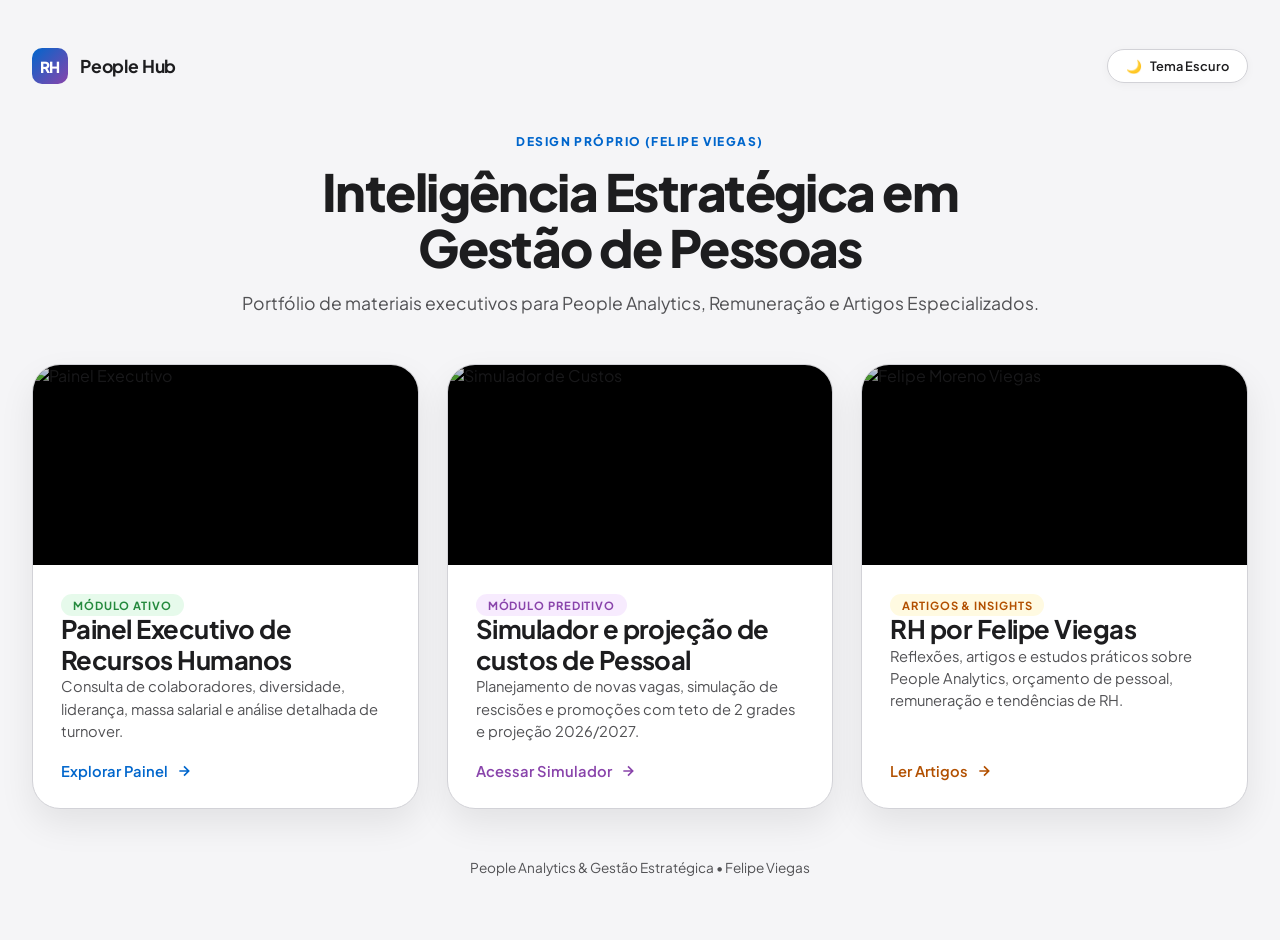
==== index.html @ 16396044 "Update index.html" ====
<!DOCTYPE html>
<html lang="pt-BR" data-theme="light">
<head>
  <meta charset="UTF-8">
  <meta name="viewport" content="width=device-width, initial-scale=1.0">
  <title>People Hub | Gestão Estratégica, Analytics & Blog</title>
  <link rel="preconnect" href="https://fonts.googleapis.com">
  <link rel="preconnect" href="https://fonts.gstatic.com" crossorigin>
  <link href="https://fonts.googleapis.com/css2?family=Playfair+Display:ital,wght@0,500;0,700;1,400&family=Plus+Jakarta+Sans:wght@400;500;600;700;800&display=swap" rel="stylesheet">
  <style>
    :root {
      --bg: #f5f5f7;
      --surface: #ffffff;
      --surface-hover: #f2f2f7;
      --card-bg: #ffffff;
      --border: #d2d2d7;
      --text: #1d1d1f;
      --text-muted: #515154;
      --accent: #0066cc;
      --accent-hover: #004499;
      --success: #248a3d;
      --danger: #d70015;
      --warning: #b25000;
      --violet: #8944ab;
      --shadow: 0 15px 35px rgba(0, 0, 0, 0.08);
      --transition: all 0.35s cubic-bezier(0.16, 1, 0.3, 1);
    }

    [data-theme="dark"] {
      --bg: #000000;
      --surface: #161617;
      --surface-hover: #1c1c1e;
      --card-bg: #1c1c1e;
      --border: #38383a;
      --text: #f5f5f7;
      --text-muted: #86868b;
      --accent: #2997ff;
      --accent-hover: #0077ed;
      --success: #30d158;
      --danger: #ff453a;
      --warning: #ffd60a;
      --violet: #bf5af2;
      --shadow: 0 20px 40px rgba(0, 0, 0, 0.6);
    }

    * {
      margin: 0;
      padding: 0;
      box-sizing: border-box;
      font-family: 'Plus Jakarta Sans', -apple-system, BlinkMacSystemFont, sans-serif;
    }

    body {
      background-color: var(--bg);
      color: var(--text);
      min-height: 100vh;
      display: flex;
      flex-direction: column;
      overflow-x: hidden;
      transition: background-color 0.4s ease, color 0.4s ease;
    }

    /* CAPA PRINCIPAL ESTILO APPLE */
    #view-cover {
      display: flex;
      flex-direction: column;
      min-height: 100vh;
      width: 100%;
      padding: 48px 32px 64px 32px;
      max-width: 1400px;
      margin: 0 auto;
    }

    .apple-nav {
      display: flex;
      justify-content: space-between;
      align-items: center;
      width: 100%;
      margin-bottom: 50px;
    }

    .apple-brand {
      display: flex;
      align-items: center;
      gap: 12px;
      font-weight: 700;
      font-size: 1.1rem;
      letter-spacing: -0.01em;
    }

    .apple-brand-icon {
      width: 36px; height: 36px;
      background: linear-gradient(135deg, var(--accent), var(--violet));
      border-radius: 10px;
      display: flex; align-items: center; justify-content: center;
      color: #fff; font-weight: 800; font-size: 0.95rem;
    }

    .apple-toggle {
      background: var(--surface);
      border: 1px solid var(--border);
      color: var(--text);
      padding: 8px 18px;
      border-radius: 9999px;
      font-size: 0.8rem;
      font-weight: 600;
      cursor: pointer;
      display: flex;
      align-items: center;
      gap: 8px;
      box-shadow: 0 2px 10px rgba(0,0,0,0.04);
    }
    .apple-toggle:hover { border-color: var(--accent); }

    .apple-hero {
      text-align: center;
      max-width: 800px;
      margin: 0 auto 48px auto;
      display: flex;
      flex-direction: column;
      gap: 14px;
    }

    .apple-hero-tag {
      font-size: 0.75rem;
      font-weight: 800;
      text-transform: uppercase;
      letter-spacing: 0.12em;
      color: var(--accent);
    }

    .apple-hero h1 {
      font-size: 3.2rem;
      font-weight: 800;
      letter-spacing: -0.03em;
      line-height: 1.1;
    }

    .apple-hero p {
      font-size: 1.1rem;
      color: var(--text-muted);
      line-height: 1.5;
    }

    .apple-bento-grid {
      display: grid;
      grid-template-columns: repeat(3, minmax(320px, 1fr));
      gap: 28px;
      width: 100%;
    }
    @media (max-width: 1024px) {
      .apple-bento-grid { grid-template-columns: 1fr; }
    }

    .apple-card {
      background-color: var(--card-bg);
      border: 1px solid var(--border);
      border-radius: 28px;
      overflow: hidden;
      display: flex;
      flex-direction: column;
      justify-content: space-between;
      box-shadow: var(--shadow);
      transition: var(--transition);
      cursor: pointer;
      position: relative;
      min-height: 420px;
    }
    .apple-card:hover {
      transform: translateY(-8px) scale(1.01);
      border-color: var(--accent);
      box-shadow: 0 30px 60px rgba(0,0,0,0.25);
    }

    .apple-card-media {
      width: 100%;
      height: 200px;
      overflow: hidden;
      position: relative;
      background: #000;
    }

    .apple-card-media img {
      width: 100%;
      height: 100%;
      object-fit: cover;
      opacity: 0.85;
      transition: transform 0.6s cubic-bezier(0.16, 1, 0.3, 1);
    }
    .apple-card:hover .apple-card-media img {
      transform: scale(1.06);
      opacity: 1;
    }

    .apple-card-content {
      padding: 28px;
      display: flex;
      flex-direction: column;
      gap: 14px;
      flex-grow: 1;
      justify-content: space-between;
    }

    .apple-card-badge {
      font-size: 0.7rem;
      font-weight: 700;
      text-transform: uppercase;
      letter-spacing: 0.08em;
      color: var(--success);
      background: rgba(48, 209, 88, 0.12);
      padding: 4px 12px;
      border-radius: 999px;
      width: fit-content;
    }
    .apple-card-badge.violet { color: var(--violet); background: rgba(191, 90, 242, 0.12); }
    .apple-card-badge.amber { color: var(--warning); background: rgba(255, 214, 10, 0.12); }

    .apple-card-title {
      font-size: 1.6rem;
      font-weight: 700;
      letter-spacing: -0.02em;
      line-height: 1.2;
    }

    .apple-card-desc {
      font-size: 0.92rem;
      color: var(--text-muted);
      line-height: 1.5;
    }

    .apple-card-action {
      display: inline-flex;
      align-items: center;
      gap: 8px;
      font-size: 0.92rem;
      font-weight: 600;
      color: var(--accent);
      margin-top: 6px;
    }
    .apple-card-action svg { width: 16px; height: 16px; transition: transform 0.2s ease; }
    .apple-card:hover .apple-card-action svg { transform: translateX(5px); }

    .cover-bottom { width: 100%; max-width: 1280px; margin: 50px auto 0 auto; text-align: center; color: var(--text-muted); font-size: 0.85rem; }

    /* VIEW CONTAINERS */
    .view-container { display: none; width: 100%; min-height: 100vh; flex-direction: column; }
    .view-container.active { display: flex; }

    .dash-top-bar {
      background: var(--surface);
      border-bottom: 1px solid var(--border);
      padding: 16px 36px;
      display: flex;
      justify-content: space-between;
      align-items: center;
      position: sticky;
      top: 0;
      z-index: 100;
      backdrop-filter: blur(20px);
    }

    .btn-back-home {
      background: transparent;
      border: 1px solid var(--border);
      color: var(--text);
      padding: 8px 16px;
      border-radius: 10px;
      font-size: 0.82rem;
      font-weight: 600;
      cursor: pointer;
      display: flex;
      align-items: center;
      gap: 8px;
    }
    .btn-back-home:hover { border-color: var(--accent); background: var(--surface-hover); }

    .dash-tabs-nav {
      display: flex;
      gap: 8px;
      background: var(--bg);
      padding: 4px;
      border-radius: 12px;
      border: 1px solid var(--border);
    }

    .dash-tab-btn {
      background: transparent;
      border: none;
      color: var(--text-muted);
      padding: 8px 16px;
      border-radius: 8px;
      font-size: 0.82rem;
      font-weight: 600;
      cursor: pointer;
    }
    .dash-tab-btn:hover { color: var(--text); }
    .dash-tab-btn.active { background: var(--surface); color: var(--text); box-shadow: 0 2px 8px rgba(0,0,0,0.06); }

    .main-wrapper {
      flex: 1;
      max-width: 1400px;
      margin: 0 auto;
      width: 100%;
      padding: 36px;
      display: flex;
      flex-direction: column;
      gap: 24px;
    }

    .header {
      background-color: var(--surface);
      border: 1px solid var(--border);
      border-radius: 20px;
      padding: 24px 32px;
      display: flex;
      justify-content: space-between;
      align-items: center;
      box-shadow: var(--shadow);
    }
    .brand-title h1 { font-size: 1.5rem; font-weight: 700; letter-spacing: -0.02em; }
    .brand-title p { color: var(--text-muted); font-size: 0.88rem; margin-top: 4px; }

    .status-validators-header {
      display: flex; align-items: center; gap: 6px; background: var(--bg); padding: 5px 8px; border-radius: 9999px; border: 1px solid var(--border);
    }
    .status-validators-label { font-size: 0.75rem; font-weight: 700; color: var(--text-muted); text-transform: uppercase; padding-left: 8px; padding-right: 6px; }
    .btn-validator { background: transparent; border: 1px solid transparent; color: var(--text-muted); padding: 6px 14px; border-radius: 9999px; font-size: 0.8rem; font-weight: 700; cursor: pointer; }
    .btn-validator:hover { color: var(--text); }
    .btn-validator.active-all { background: var(--surface); color: var(--text); border-color: var(--border); }
    .btn-validator.active-ativo { background: rgba(48, 209, 88, 0.18); color: var(--success); border-color: rgba(48, 209, 88, 0.35); }
    .btn-validator.active-desligado { background: rgba(255, 69, 58, 0.18); color: var(--danger); border-color: rgba(255, 69, 58, 0.35); }

    .metrics-grid { display: grid; grid-template-columns: repeat(auto-fit, minmax(220px, 1fr)); gap: 20px; }
    .metric-card {
      background-color: var(--surface); border: 1px solid var(--border); border-radius: 20px;
      padding: 24px 28px; display: flex; flex-direction: column; gap: 8px; box-shadow: var(--shadow);
    }
    .metric-label { font-size: 0.72rem; font-weight: 700; text-transform: uppercase; letter-spacing: 0.05em; color: var(--text-muted); }
    .metric-val { font-size: 2.1rem; font-weight: 800; letter-spacing: -0.02em; color: var(--text); }
    .metric-val.total { color: var(--text); }
    .metric-val.ativo { color: var(--success); }
    .metric-val.desligado { color: var(--danger); }
    .metric-val.turnover { color: var(--warning); }
    .metric-val.salario { color: var(--accent); }

    .page-section { display: none; flex-direction: column; gap: 24px; }
    .page-section.active { display: flex; }

    .filter-panel {
      background-color: var(--surface); border: 1px solid var(--border); border-radius: 20px;
      padding: 22px 28px; display: flex; flex-direction: column; gap: 16px; box-shadow: var(--shadow);
    }
    .search-box input {
      width: 100%; background: var(--bg); border: 1px solid var(--border); color: var(--text);
      padding: 14px 18px; border-radius: 12px; font-size: 0.95rem; outline: none;
    }
    .search-box input:focus { border-color: var(--accent); box-shadow: 0 0 0 3px rgba(41, 151, 255, 0.15); }
    .selects-row { display: flex; flex-wrap: wrap; gap: 12px; align-items: center; }
    .selects-row select {
      flex: 1; min-width: 180px; background: var(--bg); border: 1px solid var(--border); color: var(--text);
      padding: 12px 16px; border-radius: 12px; font-size: 0.9rem; outline: none; cursor: pointer;
    }
    .btn-reset {
      background: transparent; border: 1px solid var(--border); color: var(--text-muted);
      padding: 12px 20px; border-radius: 12px; cursor: pointer; font-weight: 600; font-size: 0.9rem;
    }
    .btn-reset:hover { color: var(--text); background: var(--surface-hover); }

    .table-container {
      background-color: var(--surface); border: 1px solid var(--border); border-radius: 20px; overflow-x: auto; box-shadow: var(--shadow);
    }
    table { width: 100%; border-collapse: collapse; text-align: left; font-size: 0.88rem; }
    th { background-color: var(--bg); color: var(--text-muted); font-weight: 700; padding: 16px 20px; border-bottom: 1px solid var(--border); white-space: nowrap; }
    td { padding: 16px 20px; border-bottom: 1px solid var(--border); color: var(--text); white-space: nowrap; }
    tbody tr:hover { background-color: var(--surface-hover); }
    .badge { display: inline-block; padding: 4px 10px; border-radius: 9999px; font-size: 0.74rem; font-weight: 700; }
    .badge-ativo { background: rgba(48, 209, 88, 0.15); color: var(--success); border: 1px solid rgba(48, 209, 88, 0.3); }
    .badge-desligado { background: rgba(255, 69, 58, 0.15); color: var(--danger); border: 1px solid rgba(255, 69, 58, 0.3); }
    .badge-promovido { background: rgba(255, 214, 10, 0.15); color: var(--warning); border: 1px solid rgba(255, 214, 10, 0.3); }
    .badge-grade { background: rgba(41, 151, 255, 0.12); color: var(--accent); border: 1px solid rgba(41, 151, 255, 0.25); padding: 3px 8px; border-radius: 8px; font-weight: 800; font-size: 0.74rem; }
    .badge-posic { background: rgba(191, 90, 242, 0.12); color: var(--violet); border: 1px solid rgba(191, 90, 242, 0.25); padding: 3px 8px; border-radius: 8px; font-weight: 800; font-size: 0.74rem; }

    .crossfilter-bar {
      display: none; align-items: center; justify-content: space-between; background: rgba(41, 151, 255, 0.1);
      border: 1px solid rgba(41, 151, 255, 0.25); padding: 14px 20px; border-radius: 14px; font-size: 0.88rem; color: var(--text);
    }
    .crossfilter-bar.visible { display: flex; }
    .btn-clear-cross { background: var(--accent); color: #fff; border: none; padding: 6px 14px; border-radius: 8px; font-size: 0.8rem; font-weight: 700; cursor: pointer; }

    .analytics-grid-3 { display: grid; grid-template-columns: repeat(auto-fit, minmax(340px, 1fr)); gap: 24px; }
    .analytics-grid-2 { display: grid; grid-template-columns: repeat(auto-fit, minmax(440px, 1fr)); gap: 24px; }
    .info-card { background-color: var(--surface); border: 1px solid var(--border); border-radius: 20px; padding: 24px; box-shadow: var(--shadow); display: flex; flex-direction: column; }
    .info-card-header { display: flex; justify-content: space-between; align-items: center; margin-bottom: 16px; }
    .info-card-header h3 { font-size: 1.05rem; font-weight: 700; color: var(--text); }
    .hint-click { font-size: 0.72rem; color: var(--text-muted); background: var(--bg); padding: 3px 8px; border-radius: 6px; font-weight: 600; }

    .donut-container { display: flex; align-items: center; justify-content: space-around; padding: 12px 0; flex-grow: 1; }
    .donut-wrapper { position: relative; width: 160px; height: 160px; display: flex; align-items: center; justify-content: center; }
    .donut-svg { width: 100%; height: 100%; transform: rotate(-90deg); }
    .donut-segment { cursor: pointer; transition: stroke-width 0.2s, opacity 0.2s; }
    .donut-segment:hover { stroke-width: 7; opacity: 0.9; }
    .donut-segment.selected { stroke-width: 7.5; filter: drop-shadow(0 0 6px var(--accent)); }
    .donut-segment.dimmed { opacity: 0.3; }
    .donut-legend { display: flex; flex-direction: column; gap: 10px; }
    .donut-legend-item { display: flex; align-items: center; gap: 10px; font-size: 0.88rem; cursor: pointer; padding: 6px 10px; border-radius: 8px; }
    .donut-legend-item:hover { background: var(--surface-hover); }
    .legend-color { width: 12px; height: 12px; border-radius: 4px; flex-shrink: 0; }
    .donut-legend-pct { font-weight: 800; font-size: 0.9rem; margin-left: auto; padding-left: 12px; }

    .vbar-chart { display: flex; align-items: flex-end; justify-content: space-around; height: 180px; padding: 16px 8px 8px 8px; background: var(--bg); border-radius: 12px; border: 1px solid var(--border); gap: 8px; margin-top: 4px; }
    .vbar-col { flex: 1; display: flex; flex-direction: column; align-items: center; height: 100%; justify-content: flex-end; gap: 6px; cursor: pointer; border-radius: 6px; padding: 2px; }
    .vbar-col:hover { background: var(--surface-hover); }
    .vbar-col.selected .vbar-fill { filter: brightness(1.3) drop-shadow(0 0 5px var(--accent)); }
    .vbar-col.dimmed { opacity: 0.35; }
    .vbar-val { font-size: 0.8rem; font-weight: 800; color: var(--text); }
    .vbar-fill { width: 100%; max-width: 34px; border-radius: 8px 8px 0 0; min-height: 4px; }
    .vbar-fill.cyan { background: linear-gradient(180deg, #2997ff 0%, #0066cc 100%); }
    .vbar-fill.amber { background: linear-gradient(180deg, #ffd60a 0%, #b25000 100%); }
    .vbar-fill.emerald { background: linear-gradient(180deg, #30d158 0%, #248a3d 100%); }
    .vbar-label { font-size: 0.72rem; color: var(--text-muted); text-align: center; white-space: nowrap; }

    .hbar-chart { display: flex; flex-direction: column; gap: 12px; background: var(--bg); border-radius: 12px; border: 1px solid var(--border); padding: 20px; margin-top: 4px; }
    .hbar-row { display: flex; align-items: center; gap: 12px; cursor: pointer; padding: 6px 8px; border-radius: 8px; }
    .hbar-row:hover { background: var(--surface-hover); }
    .hbar-row.selected .hbar-fill { filter: brightness(1.3) drop-shadow(0 0 5px var(--accent)); }
    .hbar-row.dimmed { opacity: 0.35; }
    .hbar-label { width: 130px; font-size: 0.85rem; font-weight: 600; color: var(--text-muted); white-space: nowrap; overflow: hidden; text-overflow: ellipsis; flex-shrink: 0; }
    .hbar-track { flex: 1; height: 14px; background: var(--surface); border-radius: 9999px; overflow: hidden; display: flex; border: 1px solid var(--border); }
    .hbar-fill { height: 100%; background: linear-gradient(90deg, #0066cc 100%, #2997ff 0%); border-radius: 9999px; }
    .hbar-val { width: 110px; text-align: right; font-size: 0.85rem; font-weight: 800; color: var(--text); flex-shrink: 0; }

    .avg-salary-container { background: var(--bg); border-radius: 12px; border: 1px solid var(--border); padding: 20px; margin-top: 4px; display: flex; flex-direction: column; gap: 16px; }
    .benchmark-badge { display: flex; align-items: center; gap: 10px; background: rgba(255, 214, 10, 0.12); border: 1px dashed rgba(255, 214, 10, 0.4); padding: 8px 14px; border-radius: 8px; font-size: 0.8rem; color: var(--warning); width: fit-content; font-weight: 600; }
    .benchmark-line { width: 9px; height: 9px; background: var(--warning); border-radius: 50%; box-shadow: 0 0 8px var(--warning); }
    .avg-grid { display: grid; grid-template-columns: repeat(6, minmax(0, 1fr)); gap: 10px; }
    .avg-item-card { background: var(--surface); border: 1px solid var(--border); border-radius: 12px; padding: 12px 10px; display: flex; flex-direction: column; gap: 6px; cursor: pointer; transition: all 0.2s ease; }
    .avg-item-card:hover { transform: translateY(-2px); border-color: var(--accent); }
    .avg-item-card.selected { border-color: var(--accent); background: rgba(41,151,255,0.08); }
    .avg-item-card.dimmed { opacity: 0.4; }
    .avg-item-title { font-size: 0.78rem; font-weight: 700; color: var(--text); white-space: nowrap; overflow: hidden; text-overflow: ellipsis; }
    .avg-item-val { font-size: 1.15rem; font-weight: 800; color: var(--accent); letter-spacing: -0.02em; white-space: nowrap; }
    .avg-item-badge { display: inline-flex; align-items: center; gap: 3px; font-size: 0.7rem; font-weight: 700; padding: 2px 6px; border-radius: 9999px; width: fit-content; }
    .avg-item-badge.above { background: rgba(48, 209, 88, 0.15); color: var(--success); }
    .avg-item-badge.below { background: rgba(255, 69, 58, 0.15); color: var(--danger); }

    .lead-box { display: flex; flex-direction: column; gap: 14px; margin-top: 4px; }
    .lead-progress { height: 18px; width: 100%; background: var(--bg); border-radius: 9999px; overflow: hidden; display: flex; border: 1px solid var(--border); }
    .lead-seg-masc { background: var(--violet); }
    .lead-seg-fem { background: var(--success); }
    .lead-metrics { display: grid; grid-template-columns: 1fr 1fr; gap: 14px; }
    .lead-stat { background: var(--bg); border: 1px solid var(--border); border-radius: 12px; padding: 14px 16px; display: flex; flex-direction: column; gap: 4px; }
    .lead-stat span { font-size: 0.75rem; color: var(--text-muted); text-transform: uppercase; font-weight: 700; }
    .lead-stat strong { font-size: 1.3rem; font-weight: 800; }

    .timeline-chart-container { display: flex; align-items: flex-end; justify-content: space-around; height: 210px; padding: 20px 12px 12px 12px; background: var(--bg); border-radius: 12px; border: 1px solid var(--border); gap: 8px; margin-top: 4px; }
    .timeline-month-col { flex: 1; display: flex; flex-direction: column; align-items: center; height: 100%; justify-content: flex-end; gap: 6px; }
    .bars-pair { display: flex; align-items: flex-end; gap: 6px; height: 135px; justify-content: center; }
    .tbar-wrapper { display: flex; flex-direction: column; align-items: center; justify-content: flex-end; height: 100%; width: 16px; }
    .tbar-single { width: 16px; min-width: 16px; border-radius: 4px 4px 0 0; min-height: 4px; cursor: pointer; }
    .tbar-single.adm { background: linear-gradient(180deg, #30d158 0%, #248a3d 100%); }
    .tbar-single.desl { background: linear-gradient(180deg, #ff453a 0%, #d70015 100%); }
    .tbar-val { font-size: 0.72rem; font-weight: 800; text-align: center; margin-bottom: 4px; }
    .tbar-val.adm { color: var(--success); }
    .tbar-val.desl { color: var(--danger); }
    .tbar-month-lbl { font-size: 0.72rem; color: var(--text-muted); text-align: center; white-space: nowrap; font-weight: 600; }
    .timeline-legend { display: flex; gap: 18px; align-items: center; font-size: 0.8rem; font-weight: 600; }
    .legend-indicator { display: inline-block; width: 10px; height: 10px; border-radius: 3px; }

    .line-chart-card { background-color: var(--surface); border: 1px solid var(--border); border-radius: 20px; padding: 24px; box-shadow: var(--shadow); display: flex; flex-direction: column; gap: 16px; width: 100%; }
    .line-svg-wrapper { position: relative; width: 100%; height: 210px; background: var(--bg); border-radius: 12px; border: 1px solid var(--border); padding: 10px 16px; }
    .line-svg { width: 100%; height: 100%; overflow: visible; }
    .line-path-vol { fill: none; stroke: var(--warning); stroke-width: 2.5; stroke-linecap: round; stroke-linejoin: round; }
    .line-path-invol { fill: none; stroke: var(--accent); stroke-width: 2.5; stroke-linecap: round; stroke-linejoin: round; }
    .line-dot { cursor: pointer; }
    .grid-line { stroke: var(--border); stroke-dasharray: 4 4; stroke-width: 1; }
    .axis-text { fill: var(--text-muted); font-size: 9px; }

    .turnover-formula-card { background: var(--bg); border: 1px solid var(--border); border-radius: 12px; padding: 18px 22px; display: flex; flex-direction: column; gap: 12px; font-size: 0.88rem; }
    .formula-tag { background: rgba(255, 214, 10, 0.15); color: var(--warning); border: 1px solid rgba(255, 214, 10, 0.3); padding: 4px 12px; border-radius: 6px; font-family: monospace; font-size: 0.84rem; font-weight: 700; width: fit-content; }
    .info-row { display: flex; justify-content: space-between; align-items: center; padding: 10px 14px; background: var(--surface); border-radius: 8px; border: 1px solid var(--border); font-size: 0.88rem; }
    .info-row strong { color: var(--accent); }

    /* SIMULADORES TRÍPLICE & GRÁFICO COMPOSTO */
    .calc-triple-grid {
      display: grid;
      grid-template-columns: repeat(3, minmax(340px, 1fr));
      gap: 24px;
      align-items: start;
    }
    @media (max-width: 1200px) {
      .calc-triple-grid { grid-template-columns: 1fr; }
    }

    .form-calc-container {
      background: var(--surface); border: 1px solid var(--border); border-radius: 20px;
      padding: 28px; display: flex; flex-direction: column; gap: 18px; box-shadow: var(--shadow); min-width: 0;
    }
    .form-group { display: flex; flex-direction: column; gap: 8px; }
    .form-label { font-size: 0.78rem; font-weight: 700; color: var(--text-muted); text-transform: uppercase; letter-spacing: 0.04em; }
    .form-control {
      background: var(--bg); border: 1px solid var(--border); color: var(--text);
      padding: 13px 16px; border-radius: 12px; font-size: 0.92rem; outline: none; cursor: pointer;
    }
    .form-control:focus { border-color: var(--violet); box-shadow: 0 0 0 3px rgba(191, 90, 242, 0.15); }

    .grade-preview-box {
      background: var(--bg); border: 1px solid var(--border); border-radius: 12px;
      padding: 14px 16px; display: flex; justify-content: space-between; align-items: center; font-size: 0.88rem;
    }
    .grade-preview-box span { color: var(--text-muted); font-weight: 600; }
    .grade-preview-box strong { color: var(--accent); }

    .calc-btn-group { display: flex; gap: 12px; margin-top: 10px; }
    .btn-add-simul {
      flex: 1; background: linear-gradient(135deg, #7c3aed 0%, #bf5af2 100%); color: #fff;
      font-weight: 700; font-size: 0.92rem; padding: 15px; border-radius: 14px; border: none;
      cursor: pointer; display: flex; align-items: center; justify-content: center; gap: 8px;
      box-shadow: 0 8px 20px rgba(124, 58, 237, 0.35);
    }
    .btn-add-simul.btn-danger-simul {
      background: linear-gradient(135deg, #ff453a 0%, #ff6961 100%);
      box-shadow: 0 8px 20px rgba(255, 69, 58, 0.35);
    }
    .btn-add-simul.btn-warning-simul {
      background: linear-gradient(135deg, #b25000 0%, #ffd60a 100%); color: #000;
      box-shadow: 0 8px 20px rgba(255, 214, 10, 0.35);
    }
    .btn-add-simul:hover { transform: translateY(-2px); filter: brightness(1.08); }

    .btn-clear-simul {
      background: transparent; border: 1px solid var(--border); color: var(--text-muted);
      padding: 15px 20px; border-radius: 14px; font-weight: 600; font-size: 0.9rem; cursor: pointer;
    }
    .btn-clear-simul:hover { color: var(--danger); border-color: var(--danger); background: var(--surface-hover); }

    .kpi-custos-grid {
      display: grid; grid-template-columns: repeat(auto-fit, minmax(240px, 1fr)); gap: 18px; margin-bottom: 22px;
    }
    .kpi-custo-card {
      background: var(--surface); border: 1px solid var(--border); border-radius: 20px;
      padding: 22px 26px; display: flex; flex-direction: column; gap: 8px; box-shadow: var(--shadow);
    }
    .kpi-custo-card.highlight-2026 { border-left: 5px solid var(--accent); }
    .kpi-custo-card.highlight-2027 { border-left: 5px solid var(--violet); }
    .kpi-custo-card.highlight-total { border-left: 5px solid var(--success); }

    .simulated-positions-card {
      background-color: var(--surface); border: 1px solid var(--border); border-radius: 20px;
      padding: 28px; box-shadow: var(--shadow); display: flex; flex-direction: column; width: 100%; min-width: 0; margin-top: 24px;
    }
    .simulated-table-scroll {
      width: 100%; overflow-x: auto; max-height: 400px; overflow-y: auto; border-radius: 12px; border: 1px solid var(--border); background: var(--bg);
    }
    .simulated-table-scroll table { width: 100%; min-width: 950px; }

    /* GRÁFICO COMPOSTO */
    .combo-chart-card { background-color: var(--surface); border: 1px solid var(--border); border-radius: 20px; padding: 24px; box-shadow: var(--shadow); display: flex; flex-direction: column; gap: 16px; width: 100%; margin-top: 24px; }
    .combo-svg-wrapper { position: relative; width: 100%; height: 250px; background: var(--bg); border-radius: 12px; border: 1px solid var(--border); padding: 14px 18px; }
    .combo-svg { width: 100%; height: 100%; overflow: visible; }
    .bar-rect { fill: rgba(41, 151, 255, 0.75); rx: 4px; ry: 4px; transition: fill 0.2s; }
    .bar-rect:hover { fill: var(--accent); }
    .line-path-headcount { fill: none; stroke: var(--violet); stroke-width: 3; stroke-linecap: round; stroke-linejoin: round; }
    .line-dot-headcount { cursor: pointer; fill: var(--violet); stroke: var(--surface); stroke-width: 2.5; }
    .chart-legend-box { display: flex; gap: 24px; align-items: center; font-size: 0.82rem; font-weight: 700; }
    .data-label-bar { fill: var(--text); font-size: 10px; font-weight: 800; text-anchor: middle; }
    .data-label-line { fill: var(--violet); font-size: 11px; font-weight: 800; text-anchor: middle; }

    .chart-tooltip { position: absolute; background: var(--surface); border: 1px solid var(--border); color: var(--text); padding: 8px 12px; border-radius: 8px; font-size: 0.8rem; pointer-events: none; opacity: 0; visibility: hidden; transition: opacity 0.15s ease; box-shadow: var(--shadow); z-index: 50; white-space: nowrap; }
    .chart-tooltip.active { opacity: 1; visibility: visible; }

    /* ESTILOS EDITORIAIS DO BLOG COM A FOTO REAL */
    .blog-page-wrapper {
      background-color: var(--blog-bg, #f5f2eb);
      color: var(--blog-text, #2c2925);
      min-height: 100vh;
      padding: 40px 24px;
      display: flex;
      flex-direction: column;
      align-items: center;
      transition: background-color 0.4s ease, color 0.4s ease;
    }
    [data-theme="dark"] .blog-page-wrapper {
      --blog-bg: #121212;
      --blog-card: #1c1c1e;
      --blog-text: #f5f5f7;
      --blog-muted: #86868b;
      --blog-border: #38383a;
    }
    .blog-inner-container {
      width: 100%;
      max-width: 1100px;
      display: flex;
      flex-direction: column;
      gap: 40px;
    }
    .blog-nav-bar {
      display: flex;
      justify-content: center;
      gap: 32px;
      font-size: 0.85rem;
      font-weight: 700;
      text-transform: uppercase;
      letter-spacing: 0.1em;
      border-bottom: 1px solid var(--blog-border, #e0d8cc);
      padding-bottom: 20px;
    }
    .blog-nav-bar a {
      color: var(--blog-text, #2c2925);
      text-decoration: none;
      cursor: pointer;
      padding: 4px 12px;
      border-radius: 6px;
      transition: background 0.2s;
    }
    .blog-nav-bar a:hover { background: rgba(0,0,0,0.05); }
    [data-theme="dark"] .blog-nav-bar a:hover { background: rgba(255,255,255,0.08); }
    
    .profile-card-editorial {
      background: var(--blog-card, #FAF8F5);
      border: 1px solid var(--blog-border, #e0d8cc);
      border-radius: 20px;
      display: grid;
      grid-template-columns: 1.1fr 0.9fr;
      align-items: center;
      overflow: hidden;
      box-shadow: 0 15px 35px rgba(0,0,0,0.06);
    }
    @media(max-width: 850px) {
      .profile-card-editorial { grid-template-columns: 1fr; }
    }
    .profile-info {
      padding: 50px;
      display: flex;
      flex-direction: column;
      gap: 20px;
    }
    .profile-info h2 {
      font-family: 'Playfair Display', serif;
      font-size: 2.8rem;
      font-weight: 700;
      letter-spacing: -0.02em;
    }
    .profile-info p {
      font-size: 1.02rem;
      line-height: 1.65;
      color: var(--blog-muted, #756e63);
    }
    .profile-socials {
      display: flex;
      gap: 16px;
      margin-top: 10px;
      align-items: center;
      font-size: 0.85rem;
      font-weight: 700;
      color: var(--blog-text);
    }
    .profile-image-box {
      width: 100%;
      height: 100%;
      min-height: 420px;
      background: #e0d8cc;
      display: flex;
      align-items: center;
      justify-content: center;
      overflow: hidden;
    }
    .profile-image-box img {
      width: 100%;
      height: 100%;
      object-fit: cover;
    }

    .blog-articles-grid {
      display: grid;
      grid-template-columns: repeat(auto-fit, minmax(320px, 1fr));
      gap: 24px;
    }
    .blog-article-box {
      background: var(--blog-card, #FAF8F5);
      border: 1px solid var(--blog-border, #e0d8cc);
      border-radius: 16px;
      padding: 30px;
      display: flex;
      flex-direction: column;
      gap: 14px;
      box-shadow: 0 4px 15px rgba(0,0,0,0.02);
      cursor: pointer;
      transition: transform 0.2s ease, border-color 0.2s ease;
    }
    .blog-article-box:hover {
      transform: translateY(-4px);
      border-color: var(--accent);
    }
    .blog-article-box span { font-size: 0.75rem; font-weight: 700; text-transform: uppercase; color: var(--accent); letter-spacing: 0.05em; }
    .blog-article-box h4 { font-family: 'Playfair Display', serif; font-size: 1.4rem; font-weight: 700; line-height: 1.3; color: var(--blog-text); }
    .blog-article-box p { font-size: 0.92rem; color: var(--blog-muted, #756e63); line-height: 1.6; }

    /* LEITURA DOS ARTIGOS */
    .blog-reader-view {
      display: none;
      flex-direction: column;
      gap: 32px;
      max-width: 800px;
      margin: 0 auto;
      padding: 20px 0 80px 0;
    }
    .blog-reader-view.active { display: flex; }
    .blog-reader-back {
      background: transparent;
      border: 1px solid var(--blog-border);
      color: var(--blog-text);
      padding: 8px 16px;
      border-radius: 8px;
      font-size: 0.85rem;
      font-weight: 700;
      cursor: pointer;
      width: fit-content;
    }
    .blog-reader-back:hover { opacity: 0.7; }
    .blog-reader-content h1 {
      font-family: 'Playfair Display', serif;
      font-size: 2.5rem;
      font-weight: 700;
      line-height: 1.25;
      margin-bottom: 16px;
    }
    .blog-reader-content .meta {
      font-size: 0.85rem;
      color: var(--blog-muted);
      margin-bottom: 30px;
      text-transform: uppercase;
      letter-spacing: 0.05em;
    }
    .blog-reader-content p {
      font-size: 1.08rem;
      line-height: 1.8;
      color: var(--blog-text);
      margin-bottom: 20px;
    }
  </style>
</head>
<body data-theme="light">

  <!-- 1. CAPA / HUB DE PROJETOS ESTILO APPLE BENTO COM O BLOG -->
  <div id="view-cover">
    <nav class="apple-nav">
      <div class="apple-brand">
        <div class="apple-brand-icon">RH</div>
        <span>People Hub</span>
      </div>
      <button class="apple-toggle" onclick="toggleTheme()" title="Alternar Tema">
        <span id="themeBtnIcon">🌙</span>
        <span id="themeBtnText">Tema Escuro</span>
      </button>
    </nav>

    <div class="apple-hero">
      <span class="apple-hero-tag">Design próprio (Felipe Viegas)</span>
      <h1>Inteligência Estratégica em Gestão de Pessoas</h1>
      <p>Portfólio de materiais executivos para People Analytics, Remuneração e Artigos Especializados.</p>
    </div>

    <div class="apple-bento-grid">
      <!-- CARD 1: PAINEL EXECUTIVO -->
      <div class="apple-card" onclick="irParaDashboard('page-geral')">
        <div class="apple-card-media">
          <img src="https://images.unsplash.com/photo-1551836022-d5d88e9218df?auto=format&fit=crop&w=800&q=80" alt="Painel Executivo">
        </div>
        <div class="apple-card-content">
          <div class="apple-card-header">
            <span class="apple-card-badge">Módulo Ativo</span>
            <h3 class="apple-card-title">Painel Executivo de Recursos Humanos</h3>
            <p class="apple-card-desc">Consulta de colaboradores, diversidade, liderança, massa salarial e análise detalhada de turnover.</p>
          </div>
          <div class="apple-card-action">
            <span>Explorar Painel</span>
            <svg viewBox="0 0 24 24" fill="none" stroke="currentColor" stroke-width="2.5"><path d="M5 12h14M12 5l7 7-7 7"/></svg>
          </div>
        </div>
      </div>

      <!-- CARD 2: SIMULADOR E PROJEÇÃO DE CUSTOS DE PESSOAL -->
      <div class="apple-card" onclick="irParaDashboard('page-custos')">
        <div class="apple-card-media">
          <img src="https://images.unsplash.com/photo-1460925895917-afdab827c52f?auto=format&fit=crop&w=800&q=80" alt="Simulador de Custos">
        </div>
        <div class="apple-card-content">
          <div class="apple-card-header">
            <span class="apple-card-badge violet">Módulo Preditivo</span>
            <h3 class="apple-card-title">Simulador e projeção de custos de Pessoal</h3>
            <p class="apple-card-desc">Planejamento de novas vagas, simulação de rescisões e promoções com teto de 2 grades e projeção 2026/2027.</p>
          </div>
          <div class="apple-card-action" style="color:var(--violet);">
            <span>Acessar Simulador</span>
            <svg viewBox="0 0 24 24" fill="none" stroke="currentColor" stroke-width="2.5"><path d="M5 12h14M12 5l7 7-7 7"/></svg>
          </div>
        </div>
      </div>

      <!-- CARD 3: BLOG RH POR FELIPE VIEGAS -->
      <div class="apple-card" onclick="irParaDashboard('page-blog')">
        <div class="apple-card-media">
          <img src="file:///D:/Users/0361591/Downloads/IMG_0861.jpg" alt="Felipe Moreno Viegas">
        </div>
        <div class="apple-card-content">
          <div class="apple-card-header">
            <span class="apple-card-badge amber">Artigos & Insights</span>
            <h3 class="apple-card-title">RH por Felipe Viegas</h3>
            <p class="apple-card-desc">Reflexões, artigos e estudos práticos sobre People Analytics, orçamento de pessoal, remuneração e tendências de RH.</p>
          </div>
          <div class="apple-card-action" style="color:var(--warning);">
            <span>Ler Artigos</span>
            <svg viewBox="0 0 24 24" fill="none" stroke="currentColor" stroke-width="2.5"><path d="M5 12h14M12 5l7 7-7 7"/></svg>
          </div>
        </div>
      </div>
    </div>

    <footer class="cover-bottom">
      People Analytics & Gestão Estratégica • Felipe Viegas
    </footer>
  </div>

  <!-- 2. DASHBOARD ANALÍTICO (ISOLADO - NAVEGAÇÃO APENAS INTERNA) -->
  <div id="view-dashboard" class="view-container">
    <div class="dash-top-bar">
      <button class="btn-back-home" onclick="voltarParaCapa()">
        <svg viewBox="0 0 24 24" fill="none" stroke="currentColor" stroke-width="2.5" style="width:16px;height:16px;"><path d="M19 12H5M12 19l-7-7 7-7"/></svg>
        <span>Voltar à Capa Principal</span>
      </button>

      <div class="dash-tabs-nav">
        <button class="dash-tab-btn active" id="tabGeral" onclick="trocarPaginaDash('page-geral')">Quadro</button>
        <button class="dash-tab-btn" id="tabDiv" onclick="trocarPaginaDash('page-diversidade')">Diversidade</button>
        <button class="dash-tab-btn" id="tabRem" onclick="trocarPaginaDash('page-remuneracao')">Remuneração</button>
        <button class="dash-tab-btn" id="tabTurn" onclick="trocarPaginaDash('page-turnover')">Turnover</button>
      </div>

      <button class="apple-toggle" onclick="toggleTheme()" title="Alternar Tema" style="padding:6px 14px; font-size:0.75rem;">
        <span id="themeDashIcon">🌙</span>
      </button>
    </div>

    <main class="main-wrapper">
      <header class="header">
        <div class="brand-title">
          <h1 id="pageTitle">Quadro Geral de Pessoal</h1>
          <p id="pageSubtitle">Consulta e filtragem integrada do quadro de colaboradores</p>
        </div>
        <div class="status-validators-header" id="statusHeaderGroup">
          <span class="status-validators-label">Filtro:</span>
          <button id="btnValAll" class="btn-validator active-all" onclick="filtrarStatusRapido('')">Todos</button>
          <button id="btnValAtivo" class="btn-validator" onclick="filtrarStatusRapido('Ativo')">Ativos</button>
          <button id="btnValDesligado" class="btn-validator" onclick="filtrarStatusRapido('Desligado')">Desligados</button>
        </div>
      </header>

      <section class="metrics-grid" id="mainKpisSection">
        <div class="metric-card"><span class="metric-label">Headcount Total</span><span class="metric-val total" id="totalColab">0</span></div>
        <div class="metric-card"><span class="metric-label">Colaboradores Ativos</span><span class="metric-val ativo" id="totalAtivos">0</span></div>
        <div class="metric-card"><span class="metric-label">Desligados</span><span class="metric-val desligado" id="totalDesligados">0</span></div>
        <div class="metric-card"><span class="metric-label">Taxa de Turnover</span><span class="metric-val turnover" id="taxaTurnover">0,0%</span></div>
        <div class="metric-card"><span class="metric-label">Salário Médio</span><span class="metric-val salario" id="mediaSalario">R$ 0,00</span></div>
      </section>

      <!-- PÁGINA 1: QUADRO GERAL -->
      <section id="page-geral" class="page-section active">
        <div class="filter-panel">
          <div class="search-box">
            <input type="text" id="buscaGeral" placeholder="Pesquisar por nome, cargo, grade ou ID...">
          </div>
          <div class="selects-row">
            <select id="filtroDepto"><option value="">Todos os Departamentos</option></select>
            <select id="filtroStatus">
              <option value="">Todos os Status</option>
              <option value="Ativo">Ativo</option>
              <option value="Desligado">Desligado</option>
            </select>
            <select id="filtroGenero">
              <option value="">Todos os Gêneros</option>
              <option value="Feminino">Feminino</option>
              <option value="Masculino">Masculino</option>
            </select>
            <button id="btnLimpar" class="btn-reset">Limpar Filtros</button>
          </div>
        </div>

        <div class="table-container">
          <table>
            <thead>
              <tr>
                <th>ID</th><th>Nome</th><th>Departamento</th><th>Cargo</th><th>Grade</th><th>100% Faixa</th><th>Posic. Faixa</th><th>Salário Atual</th><th>Gênero</th><th>Raça / Cor</th><th>Admissão</th><th>Status</th>
              </tr>
            </thead>
            <tbody id="tabelaCorpo"></tbody>
          </table>
        </div>
      </section>

      <!-- PÁGINA 2: DIVERSIDADE -->
      <section id="page-diversidade" class="page-section">
        <div id="crossfilterBar" class="crossfilter-bar">
          <span>Filtro ativo: <strong id="crossfilterLabel" style="color:var(--accent);">Nenhum</strong></span>
          <button class="btn-clear-cross" onclick="limparFiltroCruzado()">Limpar Seleção</button>
        </div>

        <div class="analytics-grid-3">
          <div class="info-card">
            <div class="info-card-header"><h3>Distribuição por Gênero</h3><span class="hint-click">Clique para filtrar</span></div>
            <div class="donut-container">
              <div class="donut-wrapper">
                <svg class="donut-svg" viewBox="0 0 42 42">
                  <circle cx="21" cy="21" r="15.91549430918954" fill="transparent" stroke="var(--border)" stroke-width="5.5"></circle>
                  <circle id="donutMasc" class="donut-segment" cx="21" cy="21" r="15.91549430918954" fill="transparent" stroke="var(--violet)" stroke-width="5.5" stroke-dasharray="60 40" stroke-dashoffset="0" onclick="toggleFiltroCruzado('genero', 'Masculino')"></circle>
                  <circle id="donutFem" class="donut-segment" cx="21" cy="21" r="15.91549430918954" fill="transparent" stroke="var(--success)" stroke-width="5.5" stroke-dasharray="40 60" stroke-dashoffset="-60" onclick="toggleFiltroCruzado('genero', 'Feminino')"></circle>
                </svg>
              </div>
              <div class="donut-legend">
                <div class="donut-legend-item" onclick="toggleFiltroCruzado('genero', 'Masculino')"><span class="legend-color" style="background:var(--violet);"></span><span>Masculino</span><span class="donut-legend-pct" style="color:var(--violet);" id="lblLegendPctMasc">60%</span></div>
                <div class="donut-legend-item" onclick="toggleFiltroCruzado('genero', 'Feminino')"><span class="legend-color" style="background:var(--success);"></span><span>Feminino</span><span class="donut-legend-pct" style="color:var(--success);" id="lblLegendPctFem">40%</span></div>
              </div>
            </div>
          </div>
          <div class="info-card">
            <div class="info-card-header"><h3>Distribuição por Raça / Cor</h3><span class="hint-click">Clique para filtrar</span></div>
            <div class="vbar-chart" id="vbarRaca"></div>
          </div>
          <div class="info-card">
            <div class="info-card-header"><h3>Quebra Geracional</h3><span class="hint-click">Clique para filtrar</span></div>
            <div class="vbar-chart" id="vbarGeracao"></div>
          </div>
        </div>

        <div class="info-card">
          <div class="info-card-header"><h3>Liderança por Gênero (Gerências & Coordenações)</h3><span style="font-size:0.75rem; color:var(--text-muted);">Proporção em cargos de tomada de decisão</span></div>
          <div class="lead-box">
            <div class="lead-progress">
              <div id="barLeadMasc" class="lead-seg-masc" style="width: 75%;"></div>
              <div id="barLeadFem" class="lead-seg-fem" style="width: 25%;"></div>
            </div>
            <div class="lead-metrics">
              <div class="lead-stat"><span style="color: var(--violet);">● Líderes Masculinos</span><strong id="leadMascVal" style="color: var(--violet);">15 (75%)</strong></div>
              <div class="lead-stat"><span style="color: var(--success);">● Líderes Femininas</span><strong id="leadFemVal" style="color: var(--success);">5 (25%)</strong></div>
            </div>
          </div>
        </div>
      </section>

      <!-- PÁGINA 3: REMUNERAÇÃO -->
      <section id="page-remuneracao" class="page-section">
        <div class="analytics-grid-2">
          <div class="info-card">
            <div class="info-card-header"><h3>Massa Salarial por Departamento</h3><span class="hint-click">Clique para filtrar</span></div>
            <div class="hbar-chart" id="hbarSalarioDepto"></div>
          </div>
          <div class="info-card">
            <div class="info-card-header"><h3>Colaboradores por Departamento</h3><span class="hint-click">Clique para filtrar</span></div>
            <div class="vbar-chart" id="vbarColabDepto" style="height: 200px;"></div>
          </div>
        </div>
        <div class="info-card">
          <div class="info-card-header"><h3>Salário Médio por Departamento vs Benchmark Corporativo</h3><span class="hint-click">Clique para filtrar</span></div>
          <div class="avg-salary-container">
            <div class="benchmark-badge"><span class="benchmark-line"></span><span>Média Salarial Global: <strong style="color:var(--text);" id="benchGeralVal">R$ 7.136,50</strong></span></div>
            <div class="avg-grid" id="avgSalaryGrid"></div>
          </div>
        </div>
      </section>

      <!-- PÁGINA 4: TURNOVER -->
      <section id="page-turnover" class="page-section">
        <div class="info-card">
          <div class="info-card-header">
            <h3>Linha do Tempo: Admissões vs. Desligamentos (Mês a Mês)</h3>
            <div class="timeline-legend">
              <span><span class="legend-indicator" style="background:var(--success);"></span> Admissões</span>
              <span><span class="legend-indicator" style="background:var(--danger);"></span> Desligamentos</span>
            </div>
          </div>
          <div class="timeline-chart-container" id="timelineBars"></div>
        </div>

        <div class="line-chart-card">
          <div class="info-card-header">
            <h3>Evolução Mensal do Turnover: Voluntário vs. Involuntário</h3>
            <div class="timeline-legend">
              <span><span class="legend-indicator" style="background:var(--warning);"></span> Voluntário</span>
              <span><span class="legend-indicator" style="background:var(--accent);"></span> Involuntário</span>
            </div>
          </div>
          <div class="line-svg-wrapper">
            <svg class="line-svg" id="svgTurnoverLines" viewBox="0 0 900 180" preserveAspectRatio="none"></svg>
          </div>
        </div>

        <div class="analytics-grid-2">
          <div class="info-card">
            <div class="info-card-header"><h3>Memória de Cálculo do Turnover</h3></div>
            <div class="turnover-formula-card">
              <span class="formula-tag">((Admissões + Demissões) / 2) / Quadro</span>
              <div class="info-row"><span>Admissões no Ciclo</span><strong style="color: var(--success);" id="tAdmissoes">31</strong></div>
              <div class="info-row"><span>Demissões Acumuladas</span><strong style="color: var(--danger);" id="tDemissoes">27</strong></div>
              <div class="info-row"><span>Quadro Total Avaliado</span><strong style="color: var(--text);" id="tQuadro">100</strong></div>
              <div class="info-row" style="background: rgba(255, 214, 10, 0.1); border-color: rgba(255, 214, 10, 0.25);">
                <span style="font-weight: 700; color: var(--warning);">Taxa Resultante</span>
                <strong style="font-size: 1.1rem; color: var(--warning);" id="tTaxaFinal">29,0%</strong>
              </div>
            </div>
          </div>
          <div class="info-card">
            <div class="info-card-header"><h3>Motivos de Desligamento</h3><span class="hint-click">Clique para filtrar</span></div>
            <div class="donut-container" id="donutMotivosContainer">
              <div class="donut-wrapper">
                <svg class="donut-svg" id="donutMotivosSvg" viewBox="0 0 42 42">
                  <circle cx="21" cy="21" r="15.91549430918954" fill="transparent" stroke="var(--border)" stroke-width="5.5"></circle>
                  <g id="donutMotivosSlices"></g>
                </svg>
              </div>
              <div class="donut-legend" id="donutMotivosLegend"></div>
            </div>
          </div>
        </div>
      </section>
    </main>
  </div>

  <!-- 3. VIEW BLOG "RH POR FELIPE VIEGAS" (COM CARDS INTERATIVOS E LEITORES) -->
  <div id="view-blog" class="view-container">
    <div class="dash-top-bar">
      <button class="btn-back-home" onclick="voltarParaCapa()">
        <svg viewBox="0 0 24 24" fill="none" stroke="currentColor" stroke-width="2.5" style="width:16px;height:16px;"><path d="M19 12H5M12 19l-7-7 7-7"/></svg>
        <span>Voltar à Capa Principal</span>
      </button>

      <span style="font-weight: 700; font-size: 0.95rem; color: var(--warning);">RH por Felipe Viegas</span>

      <button class="apple-toggle" onclick="toggleTheme()" title="Alternar Tema" style="padding:6px 14px; font-size:0.75rem;">
        <span id="themeBlogIcon">🌙</span>
      </button>
    </div>

    <main class="blog-page-wrapper">
      <div class="blog-inner-container">
        
        <header class="blog-nav-bar">
          <a onclick="fecharLeitorArtigo()">Início do Blog</a>
          <a onclick="fecharLeitorArtigo()">Biografia</a>
          <a onclick="irParaDashboard('page-geral')">Portfólio</a>
          <a onclick="fecharLeitorArtigo()">Artigos</a>
        </header>

        <!-- PERFIL EDITORIAL COM A SUA BIOGRAFIA OFICIAL -->
        <div class="profile-card-editorial" id="blogMainListSection">
          <div class="profile-info">
            <h2>Felipe Moreno Viegas</h2>
            <p>Eu sou o Felipe Viegas. Antes de mais nada, pai do Felipinho, marido da Katiane (BP de RH), filho de Maurício e Cristina, faixa preta de judô (campeão brasileiro em 2008), marrom de jiu-jitsu (medalhista de bronze no mundial de 2021) e, nas horas vagas, camisa 9 do Real Madruga FC.</p>
            <p>Profissionalmente, sou Gerente de People Analytics na Axia Energia. Especialista em People, Workforce Planning, Remuneração e Benefícios. Já fui gestor de folha de pagamento e tive passagens como gestor de Atração e Seleção, Treinamento e Comunicação Interna.</p>
            <div class="profile-socials">
              <span>@felipeviegas</span>
            </div>
          </div>
          <div class="profile-image-box">
            <img src="file:///D:/Users/0361591/Downloads/IMG_0861.jpg" alt="Felipe Moreno Viegas">
          </div>
        </div>

        <!-- CARDS DE INTRODUÇÃO DOS ARTIGOS -->
        <div class="blog-articles-grid" id="blogCardsGrid">
          
          <article class="blog-article-box" onclick="abrirArtigoManifesto()">
            <span>Manifesto • Visão Geral</span>
            <h4>O RH, minhas ideias e os contrapontos da vida de um profissional</h4>
            <p>Uma reflexão profunda sobre como o RH evoluiu perante as novas gerações, os dilemas diários de atração, retenção e o papel transformador da escuta e dos dados.</p>
          </article>

          <article class="blog-article-box" onclick="abrirArtigoDadosDecisoes()">
            <span>People Analytics • Caso Prático</span>
            <h4>Os dados e as decisões</h4>
            <p>De requisições de pessoal em 2007 aos dashboards preditivos no Power BI e Fabric: como transformar a cultura do "feeling" em uma gestão orientada por dados reais.</p>
          </article>

          <article class="blog-article-box" onclick="abrirArtigoGestaoCusto()">
            <span>Orçamento & Remuneração</span>
            <h4>A gestão do custo de Pessoal</h4>
            <p>Uma análise crítica sobre a gestão de custos de pessoal além do orçamento frio: como planejar o headcount com base no shape esperado e na sustentabilidade do negócio.</p>
          </article>

        </div>

        <!-- LEITOR: ARTIGO 1 (MANIFESTO) -->
        <div id="blog-reader-manifesto" class="blog-reader-view">
          <button class="blog-reader-back" onclick="fecharLeitorArtigo()">← Voltar para os Artigos</button>
          <div class="blog-reader-content">
            <div class="meta">Manifesto • Publicado por Felipe Viegas</div>
            <h1>O RH, minhas ideias e os contrapontos da vida de um profissional</h1>
            <p>O RH sofreu, ao longo do tempo, transformações conforme o mercado de trabalho foi se adaptando ao mundo, às novas gerações e à vida moderna — desde o seu planejamento e funcionamento até as suas estratégias.</p>
            <p>Atualmente, a relação entre atração e candidaturas foi modificada significativamente. As novas gerações vêm impondo às empresas uma nova maneira de ver o mercado de trabalho. Os processos seletivos passaram a ser uma busca mútua por oportunidades e não mais uma empresa ofertando vagas e aguardando candidaturas.</p>
            <p>Pensar em cultura, modelo de negócio e estratégia de marca passou a ser uma preocupação frequente entre as áreas de Atração. Nos anos 80 e 90, era inimaginável pensar que os profissionais descartassem oportunidades por morarem “longe”, por não aceitarem o modelo 100% presencial ou porque a política interna da empresa não previa inclusão de gênero, raça ou idade. Neste contexto, pensar em um processo seletivo robotizado, tradicional e com menos relações humanas interfere diretamente na atração de talentos.</p>
            <p>Penso em um RH que é ouvinte, inspirador, criativo e, acima de tudo, que permita oportunidades de mobilidade entre áreas, promovendo trocas culturais e de conhecimento entre as pessoas. As regras tradicionais de retenção, mérito e suas políticas ainda fazem sentido? Sempre convivi com dilemas como: <em>“se contratar de fora o salário será outro! Por que a promoção tem tantas regras?”</em>, <em>“Esse seu pedido de treinamento não está alinhado à estratégia da sua área”</em> ou <em>“Preciso reter esse profissional, sei que ele teve mérito recentemente, mas vai sair”</em>. Muitas certezas que tive ao longo do tempo, hoje, me fazem questionar se ainda fazem sentido.</p>
            <p>A atuação do RH departamentalizado ainda funciona? As estratégias das áreas se conectam? Os BPs são ouvidos durante a preparação da estratégia da área especialista? E os especialistas são ouvidos nas atuações diárias dos BPs? Quem é o centro dessas tomadas de decisão: o RH, a empresa ou o funcionário?</p>
            <p>Estas e muitas outras questões são o que me fazem acordar diariamente feliz e engajado a executar minha missão profissional. Como líder de um time que transforma dados e estratégias em informações que sustentam as decisões dos líderes, foco sempre em fornecer ferramentas simples, com análises igualmente simples para manter a roda girando. Ao longo da jornada, aqui no blog, trarei minhas percepções sobre tendências, ferramentas, atividades e ações do RH a partir da minha visão, das minhas experiências e das trocas que tenho com pares e com a minha esposa (BP).</p>
          </div>
        </div>

        <!-- LEITOR: ARTIGO 2 (DADOS E DECISÕES) -->
        <div id="blog-reader-dados" class="blog-reader-view">
          <button class="blog-reader-back" onclick="fecharLeitorArtigo()">← Voltar para os Artigos</button>
          <div class="blog-reader-content">
            <div class="meta">People Analytics • Publicado por Felipe Viegas</div>
            <h1>Os dados e as decisões</h1>
            <p>Quando comecei no RH, em fevereiro de 2007, cuidando de requisições e movimentações de pessoal, não tinha noção do real tamanho da responsabilidade que a mim foi confiada. Cuidar, ao mesmo tempo, do orçamento da empresa e das propostas salariais, naquela época, na minha visão, era apenas algo para “cumprir tabela”.</p>
            <p>Com o passar do tempo, vivenciando áreas especialistas, ouvindo gestores e, principalmente, BPs, notei que essa gestão é muito mais que cumprimento de orçamentos, políticas e ritos de gestão.</p>
            <p>Me incomodava muito saber que as decisões de quem seria promovido, reconhecido ou desligado passavam, basicamente, pelo <em>feeling</em> do gestor. Não foi difícil perceber que é humanamente impossível em equipes grandes e em níveis mais altos de gestão conhecer a realidade completa do time sem ter em mãos o mapa da equipe.</p>
            <p>Comecei a me preocupar com a forma que apresentamos os dados profissionais e funcionais das pessoas aos seus gestores. Criar uma cultura “data-driven” numa questão tão “subjetiva” como a gestão de pessoas era um caminho difícil, mas perfeitamente possível, desde que conseguisse transpor a cultura de gerir pessoas pelo “feeling”, ao invés de olhar indicadores.</p>
            <p>Ao longo do tempo, as ferramentas de tecnologia foram mudando, permitindo mais interação e facilitando a apresentação (front-end) aos gestores. É inegável que o Power BI, inicialmente, e, posteriormente, o Fabric, ajudariam nesse processo de transformação.</p>
            <p>Conseguir transformar dados em “insights” para o gestor e para as BPs me encanta. Não posso deixar de citar o quanto a minha esposa ajuda nesse processo. Muitas vezes, parece que vivo um “grande RH”, seja na empresa, seja em casa em nossos longos bate-papos sobre gestão de pessoas.</p>
            <p>Minha relação com as BPs foi mudando bastante ao longo do tempo. Passei a abrir meus ouvidos para entender as necessidades, anseios e curiosidades dessa área. Nós, de People Analytics, não temos que demonstrar dados sob a nossa ótica; só nos tornamos essenciais quando demonstramos o que eles precisam ver e não o que nós queremos mostrar.</p>
            <p>Hoje, entre mais de 1.500 dashboards da empresa, tenho o orgulho de dizer que administramos dois entre os cinco mais acessados. Circulamos atualizações diárias e fechamentos mensais para análise das pessoas por BPs e líderes.</p>
            <p>A ciência da gestão de pessoas não é exata, mas é possível extrairmos ideias através de dados. Certa vez, em uma das empresas que trabalhei, montei um painel de pontos para ajudar os líderes a decidirem quem seria movimentado na sua equipe.</p>
            <p>Muitas vezes, temos a sensação do que está mais próximo de nossos ouvidos e olhos, porém, o que está longe pode ter mais emergência. Abaixo, compartilho o relato de uma conversa que tive com um Executivo de TI.</p>
            <p>Lembro de ter escolhido a TI por ser uma área mais comumente ligada a dashboards. Criei uma metodologia em que pontuava as pessoas de acordo com seu histórico. A ferramenta atribuía pontuações de acordo com quatro indicadores e tinha a ideia de ordenar quem estaria mais próximo de uma saída da empresa.</p>
            <p>Os quatro indicadores eram: posicionamento na faixa salarial, avaliação de desempenho, tempo sem movimentação e a criticidade da área que o funcionário pertencia. Quanto mais mal posicionado na faixa, maior a nota da avaliação, mais tempo sem movimentação e pertencente a áreas “core”, maior era a pontuação aplicada.</p>
            <p>Depois de explicar a metodologia, voltamos ao diálogo com o Executivo em questão:</p>
            <p><em>— “De acordo com a metodologia, o funcionário de maior pontuação é o ‘Fulano’, Administrador de Banco de Dados”.</em></p>
            <p>O executivo, curioso, me perguntou: <em>“Deixa eu ver os indicadores dele.”</em></p>
            <p>Apresentados os indicadores:</p>
            <p><em>— “Olha, estou surpreso!”</em> — exclamou o executivo.</p>
            <p>A reação dela não foi de desconhecimento, e sim de um alto executivo, um pouco mais distante do operacional e que, claramente, tinha a ideia de que encontraria um “Dev” ou um “DevOps” entre os principais, já que eram, na época, as áreas mais expostas da diretoria dela.</p>
            <p>Repare que não há nenhuma crítica ao executivo, e sim uma demonstração de como acabamos vendo apenas o que está mais em evidência ou mais próximo de nossos olhos.</p>
            <p>Essa foi uma das experiências que tive, já faz tempo, mas que me deixou uma percepção mais clara de como poderia agregar valor à gestão das pessoas.</p>
          </div>
        </div>

        <!-- LEITOR: ARTIGO 3 (GESTÃO DO CUSTO DE PESSOAL) -->
        <div id="blog-reader-custo" class="blog-reader-view">
          <button class="blog-reader-back" onclick="fecharLeitorArtigo()">← Voltar para os Artigos</button>
          <div class="blog-reader-content">
            <div class="meta">Orçamento & Remuneração • Publicado por Felipe Viegas</div>
            <h1>A gestão do custo de Pessoal</h1>
            <p>Gerir custos de pessoal é sempre uma tarefa árdua e complexa para os RHs das corporações. Muito mais pelos desafios com as pessoas do que pelo simples acompanhamento do real versus orçado.</p>
            <p>Fazer inferências sobre como “segurar” o custo de maneira fria ou por produtos de prateleira ficou no passado. O número, por mais que seja importante — e logicamente importante, uma vez que o custo de pessoal costuma representar percentuais significativos no total de custos da empresa —, é apenas o indicador de como as organizações lidam com o tema.</p>
            <p>Cansei de me deparar com o mesmo problema: o limite orçamentário da empresa. Claramente muito importante, mas a decisão deixou de ser baseada em remédios tradicionais de prateleira (pelo menos na minha visão e gestão). Era simples, mas pouco produtivo, postergar vagas, reduzir postos de trabalho, apertar premissas ou interferir em trocas de pessoas. Como diz o jargão, o Excel (ou o sistema orçamentário) “aceita” qualquer proposição, mas será que ela é sustentável? Possível? E os reflexos dela no clima da organização? Como ficam essas questões?</p>
            <p>É inocência e irresponsabilidade dizer que esses remédios não existem mais. Não é essa a reflexão. O que quero promover é a discussão de como podemos ajudar a empresa nessas decisões. Temos a possibilidade de contribuir de maneira mais eficaz nesse processo.</p>
            <p>Programas de cultura, marca empregadora, CAPEX e oportunidades reais de redução de custo são ferramentas mais inteligentes e criativas de alcançar a meta orçamentária. Note que, nessa fase do processo, não citei apertar premissas ou postergar posições vazias.</p>
            <p>Já vi empresas que tomam decisão olhando estritamente para custo. Reduzir senioridade nem sempre é o melhor caminho, por exemplo. Ao invés disso, é mais produtivo e saudável planejar seu <em>headcount</em>. Desenhar seu <em>shape</em> esperado de acordo com as características das carreiras me parece uma decisão mais madura e sustentável ao negócio. Se eu sei como quero que minha empresa funcione, o quantitativo de pessoas passa a ser apenas uma adequação à minha realidade financeira. Repito: assim eu sei como quero que a empresa funcione!</p>
            <p>Finalizando este artigo, ao realizar um orçamento, penso que o melhor caminho seja, primeiro, entender suas características e saber como a empresa funciona. Depois, conhecer as regras de folha de pagamento, a estrutura remuneratória, as possibilidades de CAPEX, férias coletivas, oportunidades de melhoria na performance das equipes e onde seu <em>headcount</em> permite uma atuação dirigida aos interesses do negócio.</p>
          </div>
        </div>

      </div>
    </main>
  </div>

  <!-- 4. VIEW SIMULADOR E PROJEÇÃO DE CUSTOS DE PESSOAL (ISOLADO) -->
  <div id="view-calculadora" class="view-container">
    <div class="dash-top-bar">
      <button class="btn-back-home" onclick="voltarParaCapa()">
        <svg viewBox="0 0 24 24" fill="none" stroke="currentColor" stroke-width="2.5" style="width:16px;height:16px;"><path d="M19 12H5M12 19l-7-7 7-7"/></svg>
        <span>Voltar à Capa Principal</span>
      </button>

      <span style="font-weight: 700; font-size: 0.95rem; color: var(--violet);">Simulador e projeção de custos de Pessoal</span>

      <button class="apple-toggle" onclick="toggleTheme()" title="Alternar Tema" style="padding:6px 14px; font-size:0.75rem;">
        <span id="themeCalcIcon">🌙</span>
      </button>
    </div>

    <main class="main-wrapper">
      <header class="header">
        <div class="brand-title">
          <h1>Simulador e projeção de custos de Pessoal</h1>
          <p>Planejamento orçamentário completo com bloqueio lógico para colaboradores inativos</p>
        </div>
      </header>

      <section class="page-section active" style="display: flex;">
        <div class="kpi-custos-grid">
          <div class="kpi-custo-card highlight-2026">
            <span class="metric-label">Impacto Líquido 2026 (Novas Vagas + Promoções - Rescisões)</span>
            <span class="metric-val" id="kpiCusto2026" style="color:var(--accent); font-size:1.6rem;">R$ 0,00</span>
            <span style="font-size:0.75rem; color:var(--text-muted);">Saldo financeiro para 2026</span>
          </div>
          <div class="kpi-custo-card highlight-2027">
            <span class="metric-label">Impacto Líquido 2027 (Novas Vagas + Promoções - Rescisões)</span>
            <span class="metric-val" id="kpiCusto2027" style="color:var(--violet); font-size:1.6rem;">R$ 0,00</span>
            <span style="font-size:0.75rem; color:var(--text-muted);">Saldo financeiro para 2027</span>
          </div>
          <div class="kpi-custo-card highlight-total">
            <span class="metric-label">Impacto Rescisório Total</span>
            <span class="metric-val" id="kpiCustoRescisao" style="color:var(--danger); font-size:1.6rem;">R$ 0,00</span>
            <span style="font-size:0.75rem; color:var(--text-muted);" id="kpiHeadcountRescisao">0 rescisões simuladas</span>
          </div>
        </div>

        <div class="calc-triple-grid">
          <!-- BLOCO 1: NOVAS VAGAS -->
          <div class="form-calc-container">
            <h3 style="font-size:1.05rem; font-weight:800; color:var(--text); margin-bottom:4px;">Parâmetros da Contratação</h3>
            <p style="font-size:0.8rem; color:var(--text-muted); margin-bottom:8px;">Planejamento de novas posições.</p>

            <div class="form-group">
              <label class="form-label">Cargo da Base</label>
              <select id="calcCargo" class="form-control" onchange="atualizarPreviewCargo()"><option value="">Escolha o cargo</option></select>
            </div>

            <div class="grade-preview-box">
              <div><span>Grade: </span><strong id="previewGrade">-</strong></div>
              <div><span>100% da Faixa: </span><strong id="previewFaixa100">R$ 0,00</strong></div>
            </div>

            <div class="form-group">
              <label class="form-label">Posicionamento na Faixa (80% a 120%)</label>
              <select id="calcPosic" class="form-control" onchange="atualizarPreviewCargo()"></select>
            </div>

            <div class="form-group">
              <label class="form-label">Mês de Inclusão</label>
              <select id="calcMes" class="form-control"></select>
            </div>

            <div class="form-group">
              <label class="form-label">Quantidade de Vagas</label>
              <input type="number" id="calcQtd" class="form-control" value="1" min="1" max="20">
            </div>

            <div class="grade-preview-box" style="background:rgba(191, 90, 242, 0.08); border-color:rgba(191, 90, 242, 0.25);">
              <span>Salário Unitário (c/ Encargos 2,3x):</span>
              <strong id="previewSalarioCalculado" style="color:var(--violet);">R$ 0,00</strong>
            </div>

            <div class="calc-btn-group">
              <button class="btn-add-simul" onclick="adicionarCargoSimulacao()"><span>Incluir Vaga</span></button>
              <button class="btn-clear-simul" onclick="limparTodaSimulacao()">Limpar</button>
            </div>
          </div>

          <!-- BLOCO 2: SIMULAÇÃO DE RESCISÃO -->
          <div class="form-calc-container" style="border-color: rgba(255, 69, 58, 0.3);">
            <h3 style="font-size:1.05rem; font-weight:800; color:var(--danger); margin-bottom:4px;">Simulação de Rescisão</h3>
            <p style="font-size:0.8rem; color:var(--text-muted); margin-bottom:8px;">Desligamento de colaboradores ativos.</p>

            <div class="form-group">
              <label class="form-label">Colaborador (Ativo)</label>
              <select id="rescisaoColab" class="form-control" onchange="atualizarPreviewRescisao()"><option value="">Selecione o colaborador</option></select>
            </div>

            <div class="grade-preview-box">
              <div><span>Salário Base: </span><strong id="resPrevSalario">R$ 0,00</strong></div>
              <div><span>Status Atual: </span><strong id="resPrevStatus">-</strong></div>
            </div>

            <div class="form-group">
              <label class="form-label">Tipo de Desligamento</label>
              <select id="rescisaoTipo" class="form-control" onchange="atualizarPreviewRescisao()">
                <option value="sem_justa_causa">Demissão sem Justa Causa</option>
                <option value="pedido_demissao">Pedido de Demissão</option>
                <option value="acordo">Acordo (Art. 484-A CLT)</option>
              </select>
            </div>

            <div class="form-group">
              <label class="form-label">Aviso Prévio</label>
              <select id="rescisaoAviso" class="form-control" onchange="atualizarPreviewRescisao()">
                <option value="indenizado">Indenizado</option>
                <option value="trabalhado">Trabalhado</option>
              </select>
            </div>

            <div class="form-group">
              <label class="form-label">Mês de Competência</label>
              <select id="rescisaoMesComp" class="form-control"></select>
            </div>

            <div class="grade-preview-box" style="background:rgba(255, 69, 58, 0.08); border-color:rgba(255, 69, 58, 0.25);">
              <span>Custo Rescisório Estimado:</span>
              <strong id="resPrevTotal" style="color:var(--danger); font-size:1.05rem;">R$ 0,00</strong>
            </div>

            <div class="calc-btn-group">
              <button class="btn-add-simul btn-danger-simul" onclick="adicionarRescisaoSimulacao()"><span>Incluir Rescisão</span></button>
              <button class="btn-clear-simul" onclick="limparTodaRescisao()">Limpar</button>
            </div>
          </div>

          <!-- BLOCO 3: PROMOÇÃO DE COLABORADOR -->
          <div class="form-calc-container" style="border-color: rgba(255, 214, 10, 0.3);">
            <h3 style="font-size:1.05rem; font-weight:800; color:var(--warning); margin-bottom:4px;">Simulação de Promoção</h3>
            <p style="font-size:0.8rem; color:var(--text-muted); margin-bottom:8px;">Salto de até 2 grades (Novo salário: 80% da nova faixa, respeitado o piso atual).</p>

            <div class="form-group">
              <label class="form-label">Colaborador (Ativo)</label>
              <select id="promoColab" class="form-control" onchange="atualizarOpcoesCargoPromocao()"><option value="">Selecione o colaborador</option></select>
            </div>

            <div class="grade-preview-box">
              <div><span>Cargo Atual: </span><strong id="promoPrevCargoAtual">-</strong></div>
              <div><span>Salário Atual: </span><strong id="promoPrevSalarioAtual">R$ 0,00</strong></div>
            </div>

            <div class="form-group">
              <label class="form-label">Novo Cargo (Salto de até 2 Grades)</label>
              <select id="promoNovoCargo" class="form-control" onchange="atualizarPreviewPromocao()"><option value="">Selecione o colaborador primeiro</option></select>
            </div>

            <div class="form-group">
              <label class="form-label">Mês de Efetivação da Promoção</label>
              <select id="promoMes" class="form-control"></select>
            </div>

            <div class="grade-preview-box" style="background:rgba(255, 214, 10, 0.08); border-color:rgba(255, 214, 10, 0.25);">
              <span>Novo Salário (80% Nova Faixa):</span>
              <strong id="promoPrevNovoSalario" style="color:var(--warning); font-size:1.05rem;">R$ 0,00</strong>
            </div>

            <div class="calc-btn-group">
              <button class="btn-add-simul btn-warning-simul" onclick="adicionarPromocaoSimulacao()"><span>Incluir Promoção</span></button>
              <button class="btn-clear-simul" onclick="limparTodaPromocao()">Limpar</button>
            </div>
          </div>
        </div>

        <!-- QUADRANTE DE SIMULAÇÕES CONSOLIDADAS -->
        <div class="simulated-positions-card" style="border-color: var(--accent);">
          <div class="info-card-header" style="margin-bottom:16px;">
            <h3>Quadro Consolidado de Simulações do Usuário (Novas Vagas, Rescisões & Promoções)</h3>
            <span id="badgeContagemGeral" style="font-size:0.75rem; background:var(--bg); border:1px solid var(--border); padding:3px 10px; border-radius:9999px; font-weight:700;">0 itens</span>
          </div>
          <div class="simulated-table-scroll">
            <table>
              <thead>
                <tr>
                  <th>Tipo / Ação</th>
                  <th>Identificação / Colaborador / Cargo</th>
                  <th>Grade / Depto</th>
                  <th>Salários (Antigo ➔ Novo)</th>
                  <th>Início / Mês</th>
                  <th>Custo 2026 (R$)</th>
                  <th>Custo 2027 (R$)</th>
                  <th>Ações</th>
                </tr>
              </thead>
              <tbody id="tabelaConsolidadaCorpo">
                <tr><td colspan="8" style="text-align: center; color: var(--text-muted); padding: 30px;">Nenhuma simulação incluída até o momento. Utilize os formulários acima.</td></tr>
              </tbody>
            </table>
          </div>
        </div>

        <!-- GRÁFICO COMPOSTO -->
        <div class="combo-chart-card">
          <div class="info-card-header">
            <h3>Evolução Mensal (Jan/26 a Dez/26): Folha de Pagamento (Barras) & Headcount (Linha)</h3>
            <div class="chart-legend-box">
              <span><span style="display:inline-block;width:12px;height:12px;background:var(--accent);border-radius:2px;margin-right:4px;"></span> Folha de Pagamento (R$ k)</span>
              <span><span style="display:inline-block;width:12px;height:12px;background:var(--violet);border-radius:50%;margin-right:4px;"></span> Headcount (Colaboradores)</span>
            </div>
          </div>
          <div class="combo-svg-wrapper">
            <svg class="combo-svg" id="svgComboChart" viewBox="0 0 900 190" preserveAspectRatio="none"></svg>
          </div>
        </div>
      </section>
    </main>
  </div>

  <div id="donutTooltip" class="chart-tooltip"></div>

  <script>
    const colaboradores = [
      {"id": 28, "nome": "Guilherme Alves", "genero": "Masculino", "raca_cor": "Branca", "departamento": "Comercial", "cargo": "Gerente Comercial", "grade": "11", "salario": 11550.0, "data_admissao": "11/01/2022", "status": "Ativo", "faixa_100": 12000.0, "posic_faixa": "96%"},
      {"id": 67, "nome": "Marcelo Carvalho", "genero": "Masculino", "raca_cor": "Branca", "departamento": "Comercial", "cargo": "Gerente Comercial", "grade": "11", "salario": 12650.0, "data_admissao": "28/02/2022", "status": "Ativo", "faixa_100": 12000.0, "posic_faixa": "105%"},
      {"id": 72, "nome": "Gabriel Rocha", "genero": "Masculino", "raca_cor": "Branca", "departamento": "Comercial", "cargo": "Gerente Comercial", "grade": "11", "salario": 11750.0, "data_admissao": "17/06/2022", "status": "Ativo", "faixa_100": 12000.0, "posic_faixa": "98%"},
      {"id": 93, "nome": "Danilo Gomes", "genero": "Masculino", "raca_cor": "Parda", "departamento": "Comercial", "cargo": "Gerente Comercial", "grade": "11", "salario": 12350.0, "data_admissao": "01/06/2026", "status": "Desligado", "data_desligamento": "30/08/2026", "motivo_desligamento": "Pedido de Demissão", "faixa_100": 12000.0, "posic_faixa": "103%"},
      {"id": 12, "nome": "Mariana Lima", "genero": "Feminino", "raca_cor": "Branca", "departamento": "Operações", "cargo": "Gerente de Projetos", "grade": "10", "salario": 11650.0, "data_admissao": "10/03/2025", "status": "Ativo", "faixa_100": 10000.0, "posic_faixa": "117%"},
      {"id": 25, "nome": "Rafael Dias", "genero": "Masculino", "raca_cor": "Parda", "departamento": "Operações", "cargo": "Gerente de Projetos", "grade": "10", "salario": 10050.0, "data_admissao": "31/03/2026", "status": "Ativo", "faixa_100": 10000.0, "posic_faixa": "101%"},
      {"id": 29, "nome": "Gabriel Almeida", "genero": "Masculino", "raca_cor": "Parda", "departamento": "Operações", "cargo": "Gerente de Projetos", "grade": "10", "salario": 9900.0, "data_admissao": "28/08/2024", "status": "Ativo", "faixa_100": 10000.0, "posic_faixa": "99%"},
      {"id": 32, "nome": "Carolina Nascimento", "genero": "Feminino", "raca_cor": "Preta", "departamento": "Operações", "cargo": "Gerente de Projetos", "grade": "10", "salario": 12150.0, "data_admissao": "24/09/2023", "status": "Desligado", "data_desligamento": "21/09/2024", "motivo_desligamento": "Pedido de Demissão", "faixa_100": 10000.0, "posic_faixa": "122%"},
      {"id": 51, "nome": "Jessica Rocha", "genero": "Feminino", "raca_cor": "Parda", "departamento": "Operações", "cargo": "Gerente de Projetos", "grade": "10", "salario": 10800.0, "data_admissao": "26/02/2021", "status": "Desligado", "data_desligamento": "13/10/2022", "motivo_desligamento": "Pedido de Demissão", "faixa_100": 10000.0, "posic_faixa": "108%"},
      {"id": 74, "nome": "Camila Lopes", "genero": "Feminino", "raca_cor": "Branca", "departamento": "Operações", "cargo": "Gerente de Projetos", "grade": "10", "salario": 9700.0, "data_admissao": "04/05/2026", "status": "Ativo", "faixa_100": 10000.0, "posic_faixa": "97%"},
      {"id": 80, "nome": "Danilo Nunes", "genero": "Masculino", "raca_cor": "Branca", "departamento": "Operações", "cargo": "Gerente de Projetos", "grade": "10", "salario": 11200.0, "data_admissao": "29/01/2023", "status": "Desligado", "data_desligamento": "25/02/2025", "motivo_desligamento": "Pedido de Demissão", "faixa_100": 10000.0, "posic_faixa": "112%"},
      {"id": 18, "nome": "Eduardo Moreira", "genero": "Masculino", "raca_cor": "Branca", "departamento": "Operações", "cargo": "Coordenador(a) de Suporte", "grade": "9", "salario": 8600.0, "data_admissao": "11/05/2024", "status": "Ativo", "faixa_100": 9000.0, "posic_faixa": "96%"},
      {"id": 39, "nome": "Natalia Nascimento", "genero": "Feminino", "raca_cor": "Branca", "departamento": "Operações", "cargo": "Coordenador(a) de Suporte", "grade": "9", "salario": 6500.0, "data_admissao": "01/08/2025", "status": "Ativo", "faixa_100": 9000.0, "posic_faixa": "72%"},
      {"id": 41, "nome": "Igor Costa", "genero": "Masculino", "raca_cor": "Branca", "departamento": "Recursos Humanos", "cargo": "Coordenador(a) de Gente e Gestão", "grade": "9", "salario": 10500.0, "data_admissao": "30/05/2022", "status": "Ativo", "faixa_100": 9000.0, "posic_faixa": "117%"},
      {"id": 42, "nome": "Gabriel Rocha", "genero": "Masculino", "raca_cor": "Branca", "departamento": "Recursos Humanos", "cargo": "Coordenador(a) de Gente e Gestão", "grade": "9", "salario": 9150.0, "data_admissao": "15/11/2022", "status": "Ativo", "faixa_100": 9000.0, "posic_faixa": "102%"},
      {"id": 53, "nome": "Andre Mendes", "genero": "Masculino", "raca_cor": "Parda", "departamento": "Recursos Humanos", "cargo": "Coordenador(a) de Gente e Gestão", "grade": "9", "salario": 9150.0, "data_admissao": "13/06/2023", "status": "Desligado", "data_desligamento": "18/08/2026", "motivo_desligamento": "Demissão sem Justa Causa", "faixa_100": 9000.0, "posic_faixa": "102%"},
      {"id": 62, "nome": "Bernardo Carvalho", "genero": "Masculino", "raca_cor": "Branca", "departamento": "Operações", "cargo": "Coordenador(a) de Suporte", "grade": "9", "salario": 7550.0, "data_admissao": "16/02/2024", "status": "Desligado", "data_desligamento": "18/08/2024", "motivo_desligamento": "Pedido de Demissão", "faixa_100": 9000.0, "posic_faixa": "84%"},
      {"id": 82, "nome": "Marcelo Ferreira", "genero": "Masculino", "raca_cor": "Parda", "departamento": "Recursos Humanos", "cargo": "Coordenador(a) de Gente e Gestão", "grade": "9", "salario": 10850.0, "data_admissao": "27/02/2026", "status": "Ativo", "faixa_100": 9000.0, "posic_faixa": "121%"},
      {"id": 85, "nome": "Eduardo Nunes", "genero": "Masculino", "raca_cor": "Branca", "departamento": "Recursos Humanos", "cargo": "Coordenador(a) de Gente e Gestão", "grade": "9", "salario": 11650.0, "data_admissao": "07/12/2024", "status": "Ativo", "faixa_100": 9000.0, "posic_faixa": "129%"},
      {"id": 90, "nome": "Bruno Alves", "genero": "Masculino", "raca_cor": "Parda", "departamento": "Recursos Humanos", "cargo": "Coordenador(a) de Gente e Gestão", "grade": "9", "salario": 11150.0, "data_admissao": "06/04/2025", "status": "Ativo", "faixa_100": 9000.0, "posic_faixa": "124%"},
      {"id": 1, "nome": "Lucas Andrade", "genero": "Masculino", "raca_cor": "Branca", "departamento": "Recursos Humanos", "cargo": "Especialista em D&I", "grade": "8", "salario": 6800.0, "data_admissao": "29/07/2021", "status": "Ativo", "faixa_100": 8000.0, "posic_faixa": "85%"},
      {"id": 2, "nome": "Danilo Carvalho", "genero": "Masculino", "raca_cor": "Branca", "departamento": "Tecnologia", "cargo": "Desenvolvedor(a) Sênior", "grade": "8", "salario": 10850.0, "data_admissao": "01/11/2023", "status": "Ativo", "faixa_100": 8000.0, "posic_faixa": "136%"},
      {"id": 5, "nome": "Andre Souza", "genero": "Masculino", "raca_cor": "Branca", "departamento": "Financeiro", "cargo": "Especialista Fiscal", "grade": "8", "salario": 8350.0, "data_admissao": "11/07/2025", "status": "Desligado", "data_desligamento": "02/05/2026", "motivo_desligamento": "Pedido de Demissão", "faixa_100": 8000.0, "posic_faixa": "104%"},
      {"id": 6, "nome": "Camila Fernandes", "genero": "Feminino", "raca_cor": "Branca", "departamento": "Marketing", "cargo": "Especialista de Conteúdo", "grade": "8", "salario": 6950.0, "data_admissao": "11/01/2023", "status": "Ativo", "faixa_100": 8000.0, "posic_faixa": "87%"},
      {"id": 8, "nome": "Luana Marques", "genero": "Feminino", "raca_cor": "Branca", "departamento": "Financeiro", "cargo": "Especialista Fiscal", "grade": "8", "salario": 7800.0, "data_admissao": "04/10/2024", "status": "Ativo", "faixa_100": 8000.0, "posic_faixa": "98%"},
      {"id": 9, "nome": "Vitor Rocha", "genero": "Masculino", "raca_cor": "Branca", "departamento": "Recursos Humanos", "cargo": "Especialista em D&I", "grade": "8", "salario": 6850.0, "data_admissao": "17/02/2023", "status": "Ativo", "faixa_100": 8000.0, "posic_faixa": "86%"},
      {"id": 20, "nome": "Gabriel Andrade", "genero": "Masculino", "raca_cor": "Parda", "departamento": "Tecnologia", "cargo": "Desenvolvedor(a) Sênior", "grade": "8", "salario": 13900.0, "data_admissao": "27/12/2023", "status": "Ativo", "faixa_100": 8000.0, "posic_faixa": "174%"},
      {"id": 23, "nome": "Renata Mendes", "genero": "Feminino", "raca_cor": "Parda", "departamento": "Tecnologia", "cargo": "Cientista de Dados", "grade": "8", "salario": 9100.0, "data_admissao": "12/05/2021", "status": "Ativo", "faixa_100": 8000.0, "posic_faixa": "114%"},
      {"id": 30, "nome": "Gabriel Freitas", "genero": "Masculino", "raca_cor": "Parda", "departamento": "Recursos Humanos", "cargo": "Especialista em D&I", "grade": "8", "salario": 6850.0, "data_admissao": "22/09/2023", "status": "Ativo", "faixa_100": 8000.0, "posic_faixa": "86%"},
      {"id": 38, "nome": "Mariana Freitas", "genero": "Feminino", "raca_cor": "Branca", "departamento": "Tecnologia", "cargo": "Desenvolvedor(a) Sênior", "grade": "8", "salario": 13500.0, "data_admissao": "27/01/2023", "status": "Ativo", "faixa_100": 8000.0, "posic_faixa": "169%"},
      {"id": 40, "nome": "Felipe Lima", "genero": "Masculino", "raca_cor": "Branca", "departamento": "Tecnologia", "cargo": "Cientista de Dados", "grade": "8", "salario": 11350.0, "data_admissao": "15/11/2021", "status": "Ativo", "faixa_100": 8000.0, "posic_faixa": "142%"},
      {"id": 45, "nome": "Eduardo Alves", "genero": "Masculino", "raca_cor": "Parda", "departamento": "Tecnologia", "cargo": "Cientista de Dados", "grade": "8", "salario": 9600.0, "data_admissao": "21/02/2024", "status": "Ativo", "faixa_100": 8000.0, "posic_faixa": "120%"},
      {"id": 46, "nome": "Priscila Andrade", "genero": "Feminino", "raca_cor": "Branca", "departamento": "Recursos Humanos", "cargo": "Especialista em D&I", "grade": "8", "salario": 8250.0, "data_admissao": "27/06/2025", "status": "Ativo", "faixa_100": 8000.0, "posic_faixa": "103%"},
      {"id": 48, "nome": "Rafael Ferreira", "genero": "Masculino", "raca_cor": "Parda", "departamento": "Tecnologia", "cargo": "Cientista de Dados", "grade": "8", "salario": 9700.0, "data_admissao": "21/03/2021", "status": "Ativo", "faixa_100": 8000.0, "posic_faixa": "121%"},
      {"id": 49, "nome": "Bruno Marques", "genero": "Masculino", "raca_cor": "Preta", "departamento": "Financeiro", "cargo": "Especialista Fiscal", "grade": "8", "salario": 7650.0, "data_admissao": "17/06/2025", "status": "Ativo", "faixa_100": 8000.0, "posic_faixa": "96%"},
      {"id": 52, "nome": "Beatriz Souza", "genero": "Feminino", "raca_cor": "Parda", "departamento": "Financeiro", "cargo": "Especialista Fiscal", "grade": "8", "salario": 8600.0, "data_admissao": "05/10/2022", "status": "Ativo", "faixa_100": 8000.0, "posic_faixa": "108%"},
      {"id": 59, "nome": "Camila Marques", "genero": "Feminino", "raca_cor": "Preta", "departamento": "Recursos Humanos", "cargo": "Especialista em D&I", "grade": "8", "salario": 7850.0, "data_admissao": "06/04/2022", "status": "Ativo", "faixa_100": 8000.0, "posic_faixa": "98%"},
      {"id": 63, "nome": "Bianca Soares", "genero": "Feminino", "raca_cor": "Amarela", "departamento": "Marketing", "cargo": "Especialista de Conteúdo", "grade": "8", "salario": 5850.0, "data_admissao": "27/03/2025", "status": "Ativo", "faixa_100": 8000.0, "posic_faixa": "73%"},
      {"id": 65, "nome": "Luana Pereira", "genero": "Feminino", "raca_cor": "Branca", "departamento": "Tecnologia", "cargo": "Desenvolvedor(a) Sênior", "grade": "8", "salario": 12850.0, "data_admissao": "26/04/2022", "status": "Ativo", "faixa_100": 8000.0, "posic_faixa": "161%"},
      {"id": 66, "nome": "Natalia Oliveira", "genero": "Feminino", "raca_cor": "Branca", "departamento": "Recursos Humanos", "cargo": "Especialista em D&I", "grade": "8", "salario": 7250.0, "data_admissao": "09/11/2021", "status": "Ativo", "faixa_100": 8000.0, "posic_faixa": "91%"},
      {"id": 76, "nome": "Guilherme Rodrigues", "genero": "Masculino", "raca_cor": "Parda", "departamento": "Tecnologia", "cargo": "Cientista de Dados", "grade": "8", "salario": 10550.0, "data_admissao": "23/03/2022", "status": "Ativo", "faixa_100": 8000.0, "posic_faixa": "132%"},
      {"id": 77, "nome": "Daniela Ribeiro", "genero": "Feminino", "raca_cor": "Branca", "departamento": "Marketing", "cargo": "Especialista de Conteúdo", "grade": "8", "salario": 7150.0, "data_admissao": "11/01/2025", "status": "Desligado", "data_desligamento": "26/08/2025", "motivo_desligamento": "Término de Contrato", "faixa_100": 8000.0, "posic_faixa": "89%"},
      {"id": 79, "nome": "Gabriel Vieira", "genero": "Masculino", "raca_cor": "Parda", "departamento": "Recursos Humanos", "cargo": "Especialista em D&I", "grade": "8", "salario": 6700.0, "data_admissao": "02/05/2025", "status": "Ativo", "faixa_100": 8000.0, "posic_faixa": "84%"},
      {"id": 81, "nome": "Vanessa Souza", "genero": "Feminino", "raca_cor": "Parda", "departamento": "Financeiro", "cargo": "Especialista Fiscal", "grade": "8", "salario": 8400.0, "data_admissao": "25/08/2025", "status": "Ativo", "faixa_100": 8000.0, "posic_faixa": "105%"},
      {"id": 84, "nome": "Patricia Moreira", "genero": "Feminino", "raca_cor": "Parda", "departamento": "Marketing", "cargo": "Especialista de Conteúdo", "grade": "8", "salario": 6550.0, "data_admissao": "20/11/2022", "status": "Desligado", "data_desligamento": "14/11/2024", "motivo_desligamento": "Pedido de Demissão", "faixa_100": 8000.0, "posic_faixa": "82%"},
      {"id": 88, "nome": "Carolina Andrade", "genero": "Feminino", "raca_cor": "Parda", "departamento": "Financeiro", "cargo": "Especialista Fiscal", "grade": "8", "salario": 8550.0, "data_admissao": "09/07/2022", "status": "Ativo", "faixa_100": 8000.0, "posic_faixa": "107%"},
      {"id": 89, "nome": "Rodrigo Andrade", "genero": "Masculino", "raca_cor": "Branca", "departamento": "Tecnologia", "cargo": "Cientista de Dados", "grade": "8", "salario": 11350.0, "data_admissao": "02/05/2026", "status": "Ativo", "faixa_100": 8000.0, "posic_faixa": "142%"},
      {"id": 91, "nome": "Juliana Marques", "genero": "Feminino", "raca_cor": "Branca", "departamento": "Recursos Humanos", "cargo": "Especialista em D&I", "grade": "8", "salario": 7200.0, "data_admissao": "12/09/2022", "status": "Desligado", "data_desligamento": "08/11/2025", "motivo_desligamento": "Pedido de Demissão", "faixa_100": 8000.0, "posic_faixa": "90%"},
      {"id": 10, "nome": "Murilo Costa", "genero": "Masculino", "raca_cor": "Parda", "departamento": "Tecnologia", "cargo": "Desenvolvedor(a) Pleno", "grade": "7", "salario": 6950.0, "data_admissao": "07/03/2021", "status": "Ativo", "faixa_100": 7000.0, "posic_faixa": "99%"},
      {"id": 24, "nome": "Danilo Pereira", "genero": "Masculino", "raca_cor": "Branca", "departamento": "Tecnologia", "cargo": "Desenvolvedor(a) Pleno", "grade": "7", "salario": 6950.0, "data_admissao": "29/01/2026", "status": "Desligado", "data_desligamento": "22/06/2026", "motivo_desligamento": "Pedido de Demissão", "faixa_100": 7000.0, "posic_faixa": "99%"},
      {"id": 27, "nome": "Carolina Carvalho", "genero": "Feminino", "raca_cor": "Parda", "departamento": "Tecnologia", "cargo": "Desenvolvedor(a) Pleno", "grade": "7", "salario": 7850.0, "data_admissao": "16/08/2024", "status": "Desligado", "data_desligamento": "01/12/2025", "motivo_desligamento": "Demissão sem Justa Causa", "faixa_100": 7000.0, "posic_faixa": "112%"},
      {"id": 94, "nome": "Andre Lopes", "genero": "Masculino", "raca_cor": "Branca", "departamento": "Tecnologia", "cargo": "Desenvolvedor(a) Pleno", "grade": "7", "salario": 6800.0, "data_admissao": "20/07/2025", "status": "Ativo", "faixa_100": 7000.0, "posic_faixa": "97%"},
      {"id": 11, "nome": "Amanda Oliveira", "genero": "Feminino", "raca_cor": "Branca", "departamento": "Marketing", "cargo": "Analista de Growth/Marketing", "grade": "6", "salario": 6250.0, "data_admissao": "07/10/2022", "status": "Desligado", "data_desligamento": "23/09/2025", "motivo_desligamento": "Pedido de Demissão", "faixa_100": 5500.0, "posic_faixa": "114%"},
      {"id": 13, "nome": "Jessica Pereira", "genero": "Feminino", "raca_cor": "Indígena", "departamento": "Tecnologia", "cargo": "Designer UI/UX", "grade": "6", "salario": 6250.0, "data_admissao": "06/07/2021", "status": "Ativo", "faixa_100": 5500.0, "posic_faixa": "114%"},
      {"id": 15, "nome": "Gabriela Lima", "genero": "Feminino", "raca_cor": "Amarela", "departamento": "Tecnologia", "cargo": "Desenvolvedor(a) Júnior", "grade": "6", "salario": 4900.0, "data_admissao": "23/08/2021", "status": "Ativo", "faixa_100": 5500.0, "posic_faixa": "89%"},
      {"id": 31, "nome": "Beatriz Ferreira", "genero": "Feminino", "raca_cor": "Branca", "departamento": "Comercial", "cargo": "Executivo(a) de Contas", "grade": "6", "salario": 5300.0, "data_admissao": "25/05/2025", "status": "Ativo", "faixa_100": 5500.0, "posic_faixa": "96%"},
      {"id": 35, "nome": "Andre Souza", "genero": "Masculino", "raca_cor": "Preta", "departamento": "Marketing", "cargo": "Analista de Growth/Marketing", "grade": "6", "salario": 5050.0, "data_admissao": "02/05/2024", "status": "Desligado", "data_desligamento": "22/09/2024", "motivo_desligamento": "Pedido de Demissão", "faixa_100": 5500.0, "posic_faixa": "92%"},
      {"id": 37, "nome": "Lucas Almeida", "genero": "Masculino", "raca_cor": "Parda", "departamento": "Marketing", "cargo": "Analista de Growth/Marketing", "grade": "6", "salario": 6500.0, "data_admissao": "31/05/2021", "status": "Ativo", "faixa_100": 5500.0, "posic_faixa": "118%"},
      {"id": 57, "nome": "Leonardo Gomes", "genero": "Masculino", "raca_cor": "Branca", "departamento": "Marketing", "cargo": "Analista de Growth/Marketing", "grade": "6", "salario": 5750.0, "data_admissao": "22/10/2022", "status": "Ativo", "faixa_100": 5500.0, "posic_faixa": "105%"},
      {"id": 60, "nome": "Lucas Santos", "genero": "Masculino", "raca_cor": "Branca", "departamento": "Operações", "cargo": "Analista de Operações", "grade": "6", "salario": 4900.0, "data_admissao": "23/04/2025", "status": "Desligado", "data_desligamento": "20/01/2026", "motivo_desligamento": "Demissão sem Justa Causa", "faixa_100": 5500.0, "posic_faixa": "89%"},
      {"id": 61, "nome": "Igor Nascimento", "genero": "Masculino", "raca_cor": "Branca", "departamento": "Comercial", "cargo": "Executivo(a) de Contas", "grade": "6", "salario": 5250.0, "data_admissao": "05/09/2024", "status": "Ativo", "faixa_100": 5500.0, "posic_faixa": "95%"},
      {"id": 64, "nome": "Natalia Almeida", "genero": "Feminino", "raca_cor": "Preta", "departamento": "Operações", "cargo": "Analista de Operações", "grade": "6", "salario": 4700.0, "data_admissao": "20/03/2025", "status": "Desligado", "data_desligamento": "10/04/2026", "motivo_desligamento": "Pedido de Demissão", "faixa_100": 5500.0, "posic_faixa": "85%"},
      {"id": 68, "nome": "Daniela Vieira", "genero": "Feminino", "raca_cor": "Preta", "departamento": "Tecnologia", "cargo": "Desenvolvedor(a) Júnior", "grade": "6", "salario": 5050.0, "data_admissao": "17/04/2025", "status": "Ativo", "faixa_100": 5500.0, "posic_faixa": "92%"},
      {"id": 69, "nome": "Ana Ribeiro", "genero": "Feminino", "raca_cor": "Branca", "departamento": "Comercial", "cargo": "Executivo(a) de Contas", "grade": "6", "salario": 7050.0, "data_admissao": "07/05/2026", "status": "Ativo", "faixa_100": 5500.0, "posic_faixa": "128%"},
      {"id": 70, "nome": "Caio Pereira", "genero": "Masculino", "raca_cor": "Branca", "departamento": "Operações", "cargo": "Analista de Operações", "grade": "6", "salario": 4050.0, "data_admissao": "20/11/2022", "status": "Ativo", "faixa_100": 5500.0, "posic_faixa": "74%"},
      {"id": 71, "nome": "Tatiane Ferreira", "genero": "Feminino", "raca_cor": "Parda", "departamento": "Tecnologia", "cargo": "Designer UI/UX", "grade": "6", "salario": 7450.0, "data_admissao": "30/12/2023", "status": "Desligado", "data_desligamento": "06/04/2025", "motivo_desligamento": "Demissão sem Justa Causa", "faixa_100": 5500.0, "posic_faixa": "135%"},
      {"id": 73, "nome": "Vinicius Costa", "genero": "Masculino", "raca_cor": "Branca", "departamento": "Comercial", "cargo": "Executivo(a) de Contas", "grade": "6", "salario": 5350.0, "data_admissao": "03/05/2026", "status": "Ativo", "faixa_100": 5500.0, "posic_faixa": "97%"},
      {"id": 75, "nome": "Bernardo Rocha", "genero": "Masculino", "raca_cor": "Branca", "departamento": "Tecnologia", "cargo": "Desenvolvedor(a) Júnior", "grade": "6", "salario": 5150.0, "data_admissao": "13/02/2022", "status": "Ativo", "faixa_100": 5500.0, "posic_faixa": "94%"},
      {"id": 78, "nome": "Danilo Silva", "genero": "Masculino", "raca_cor": "Preta", "departamento": "Marketing", "cargo": "Analista de Growth/Marketing", "grade": "6", "salario": 5900.0, "data_admissao": "17/05/2026", "status": "Ativo", "faixa_100": 5500.0, "posic_faixa": "107%"},
      {"id": 83, "nome": "Renata Carvalho", "genero": "Feminino", "raca_cor": "Parda", "departamento": "Marketing", "cargo": "Analista de Growth/Marketing", "grade": "6", "salario": 5100.0, "data_admissao": "11/10/2025", "status": "Desligado", "data_desligamento": "23/01/2026", "motivo_desligamento": "Pedido de Demissão", "faixa_100": 5500.0, "posic_faixa": "93%"},
      {"id": 92, "nome": "Mateus Fernandes", "genero": "Masculino", "raca_cor": "Branca", "departamento": "Tecnologia", "cargo": "Designer UI/UX", "grade": "6", "salario": 6600.0, "data_admissao": "22/03/2025", "status": "Ativo", "faixa_100": 5500.0, "posic_faixa": "120%"},
      {"id": 96, "nome": "Renata Freitas", "genero": "Feminino", "raca_cor": "Parda", "departamento": "Marketing", "cargo": "Analista de Growth/Marketing", "grade": "6", "salario": 6500.0, "data_admissao": "18/09/2022", "status": "Ativo", "faixa_100": 5500.0, "posic_faixa": "118%"},
      {"id": 100, "nome": "Marcelo Souza", "genero": "Masculino", "raca_cor": "Parda", "departamento": "Tecnologia", "cargo": "Designer UI/UX", "grade": "6", "salario": 7250.0, "data_admissao": "20/08/2025", "status": "Desligado", "data_desligamento": "18/11/2025", "motivo_desligamento": "Pedido de Demissão", "faixa_100": 5500.0, "posic_faixa": "132%"},
      {"id": 3, "nome": "Igor Rocha", "genero": "Masculino", "raca_cor": "Parda", "departamento": "Comercial", "cargo": "Analista de Vendas B2B", "grade": "5", "salario": 4050.0, "data_admissao": "21/04/2024", "status": "Ativo", "faixa_100": 4500.0, "posic_faixa": "90%"},
      {"id": 4, "nome": "Bernardo Nunes", "genero": "Masculino", "raca_cor": "Branca", "departamento": "Comercial", "cargo": "Analista de Vendas B2B", "grade": "5", "salario": 4200.0, "data_admissao": "15/11/2021", "status": "Desligado", "data_desligamento": "26/04/2026", "motivo_desligamento": "Pedido de Demissão", "faixa_100": 4500.0, "posic_faixa": "93%"},
      {"id": 14, "nome": "Felipe Rocha", "genero": "Masculino", "raca_cor": "Branca", "departamento": "Comercial", "cargo": "Analista de Vendas B2B", "grade": "5", "salario": 4500.0, "data_admissao": "28/02/2023", "status": "Ativo", "faixa_100": 4500.0, "posic_faixa": "100%"},
      {"id": 22, "nome": "Alexandre Moreira", "genero": "Masculino", "raca_cor": "Parda", "departamento": "Recursos Humanos", "cargo": "Analista de RH Pleno", "grade": "5", "salario": 5450.0, "data_admissao": "29/03/2023", "status": "Ativo", "faixa_100": 4500.0, "posic_faixa": "121%"},
      {"id": 26, "nome": "Patricia Nunes", "genero": "Feminino", "raca_cor": "Parda", "departamento": "Comercial", "cargo": "Analista de Vendas B2B", "grade": "5", "salario": 4050.0, "data_admissao": "18/07/2021", "status": "Ativo", "faixa_100": 4500.0, "posic_faixa": "90%"},
      {"id": 33, "nome": "Danilo Andrade", "genero": "Masculino", "raca_cor": "Parda", "departamento": "Financeiro", "cargo": "Analista Financeiro Pleno", "grade": "5", "salario": 4900.0, "data_admissao": "11/04/2024", "status": "Ativo", "faixa_100": 4500.0, "posic_faixa": "109%"},
      {"id": 36, "nome": "Amanda Alves", "genero": "Feminino", "raca_cor": "Parda", "departamento": "Financeiro", "cargo": "Analista Financeiro Pleno", "grade": "5", "salario": 5150.0, "data_admissao": "22/03/2023", "status": "Desligado", "data_desligamento": "24/01/2025", "motivo_desligamento": "Pedido de Demissão", "faixa_100": 4500.0, "posic_faixa": "114%"},
      {"id": 43, "nome": "Larissa Andrade", "genero": "Feminino", "raca_cor": "Parda", "departamento": "Comercial", "cargo": "Analista de Vendas B2B", "grade": "5", "salario": 4450.0, "data_admissao": "18/08/2021", "status": "Desligado", "data_desligamento": "01/09/2025", "motivo_desligamento": "Demissão com Justa Causa", "faixa_100": 4500.0, "posic_faixa": "99%"},
      {"id": 44, "nome": "Eduardo Vieira", "genero": "Masculino", "raca_cor": "Parda", "departamento": "Comercial", "cargo": "Analista de Vendas B2B", "grade": "5", "salario": 3950.0, "data_admissao": "24/09/2022", "status": "Ativo", "faixa_100": 4500.0, "posic_faixa": "88%"},
      {"id": 47, "nome": "Ana Ferreira", "genero": "Feminino", "raca_cor": "Parda", "departamento": "Financeiro", "cargo": "Analista Financeiro Pleno", "grade": "5", "salario": 5900.0, "data_admissao": "24/04/2023", "status": "Ativo", "faixa_100": 4500.0, "posic_faixa": "131%"},
      {"id": 50, "nome": "Lucas Dias", "genero": "Masculino", "raca_cor": "Branca", "departamento": "Financeiro", "cargo": "Analista Financeiro Pleno", "grade": "5", "salario": 5200.0, "data_admissao": "23/05/2021", "status": "Ativo", "faixa_100": 4500.0, "posic_faixa": "116%"},
      {"id": 54, "nome": "Eduardo Carvalho", "genero": "Masculino", "raca_cor": "Branca", "departamento": "Financeiro", "cargo": "Analista Financeiro Pleno", "grade": "5", "salario": 5650.0, "data_admissao": "20/09/2024", "status": "Ativo", "faixa_100": 4500.0, "posic_faixa": "126%"},
      {"id": 55, "nome": "Gabriela Gomes", "genero": "Feminino", "raca_cor": "Parda", "departamento": "Financeiro", "cargo": "Analista Financeiro Pleno", "grade": "5", "salario": 5350.0, "data_admissao": "29/08/2022", "status": "Ativo", "faixa_100": 4500.0, "posic_faixa": "119%"},
      {"id": 86, "nome": "Diego Alves", "genero": "Masculino", "raca_cor": "Branca", "departamento": "Comercial", "cargo": "Analista de Vendas B2B", "grade": "5", "salario": 4400.0, "data_admissao": "02/04/2025", "status": "Desligado", "data_desligamento": "30/01/2026", "motivo_desligamento": "Demissão sem Justa Causa", "faixa_100": 4500.0, "posic_faixa": "98%"},
      {"id": 95, "nome": "Camila Pereira", "genero": "Feminino", "raca_cor": "Branca", "departamento": "Comercial", "cargo": "Analista de Vendas B2B", "grade": "5", "salario": 4550.0, "data_admissao": "08/06/2025", "status": "Ativo", "faixa_100": 4500.0, "posic_faixa": "101%"},
      {"id": 97, "nome": "Vitor Andrade", "genero": "Masculino", "raca_cor": "Branca", "departamento": "Recursos Humanos", "cargo": "Analista de RH Pleno", "grade": "5", "salario": 5300.0, "data_admissao": "26/06/2022", "status": "Ativo", "faixa_100": 4500.0, "posic_faixa": "118%"},
      {"id": 7, "nome": "Mateus Dias", "genero": "Masculino", "raca_cor": "Branca", "departamento": "Financeiro", "cargo": "Assistente Financeiro", "grade": "4", "salario": 3400.0, "data_admissao": "18/10/2025", "status": "Desligado", "data_desligamento": "06/02/2026", "motivo_desligamento": "Pedido de Demissão", "faixa_100": 3000.0, "posic_faixa": "113%"},
      {"id": 16, "nome": "Daniela Rocha", "genero": "Feminino", "raca_cor": "Branca", "departamento": "Financeiro", "cargo": "Assistente Financeiro", "grade": "4", "salario": 3000.0, "data_admissao": "19/07/2023", "status": "Desligado", "data_desligamento": "09/03/2025", "motivo_desligamento": "Término de Contrato", "faixa_100": 3000.0, "posic_faixa": "100%"},
      {"id": 17, "nome": "Diego Freitas", "genero": "Masculino", "raca_cor": "Branca", "departamento": "Financeiro", "cargo": "Assistente Financeiro", "grade": "4", "salario": 3300.0, "data_admissao": "06/11/2023", "status": "Ativo", "faixa_100": 3000.0, "posic_faixa": "110%"},
      {"id": 19, "nome": "Rodrigo Freitas", "genero": "Masculino", "raca_cor": "Branca", "departamento": "Financeiro", "cargo": "Assistente Financeiro", "grade": "4", "salario": 2850.0, "data_admissao": "09/05/2022", "status": "Ativo", "faixa_100": 3000.0, "posic_faixa": "95%"},
      {"id": 21, "nome": "Murilo Lopes", "genero": "Masculino", "raca_cor": "Preta", "departamento": "Recursos Humanos", "cargo": "Assistente de RH", "grade": "4", "salario": 2750.0, "data_admissao": "22/11/2025", "status": "Ativo", "faixa_100": 3000.0, "posic_faixa": "92%"},
      {"id": 34, "nome": "Mateus Soares", "genero": "Masculino", "raca_cor": "Branca", "departamento": "Recursos Humanos", "cargo": "Assistente de RH", "grade": "4", "salario": 2650.0, "data_admissao": "20/05/2021", "status": "Ativo", "faixa_100": 3000.0, "posic_faixa": "88%"},
      {"id": 56, "nome": "Marcelo Dias", "genero": "Masculino", "raca_cor": "Preta", "departamento": "Recursos Humanos", "cargo": "Assistente de RH", "grade": "4", "salario": 2950.0, "data_admissao": "09/09/2022", "status": "Ativo", "faixa_100": 3000.0, "posic_faixa": "98%"},
      {"id": 58, "nome": "Bianca Alves", "genero": "Feminino", "raca_cor": "Parda", "departamento": "Recursos Humanos", "cargo": "Assistente de RH", "grade": "4", "salario": 3000.0, "data_admissao": "05/08/2022", "status": "Ativo", "faixa_100": 3000.0, "posic_faixa": "100%"},
      {"id": 87, "nome": "Renata Nunes", "genero": "Feminino", "raca_cor": "Branca", "departamento": "Financeiro", "cargo": "Assistente Financeiro", "grade": "4", "salario": 2850.0, "data_admissao": "17/11/2024", "status": "Desligado", "data_desligamento": "28/01/2026", "motivo_desligamento": "Pedido de Demissão", "faixa_100": 3000.0, "posic_faixa": "95%"},
      {"id": 98, "nome": "Guilherme Ferreira", "genero": "Masculino", "raca_cor": "Parda", "departamento": "Recursos Humanos", "cargo": "Assistente de RH", "grade": "4", "salario": 2600.0, "data_admissao": "12/07/2023", "status": "Ativo", "faixa_100": 3000.0, "posic_faixa": "87%"},
      {"id": 99, "nome": "Leticia Santos", "genero": "Feminino", "raca_cor": "Branca", "departamento": "Financeiro", "cargo": "Assistente Financeiro", "grade": "4", "salario": 3200.0, "data_admissao": "19/07/2023", "status": "Desligado", "data_desligamento": "07/01/2025", "motivo_desligamento": "Demissão com Justa Causa", "faixa_100": 3000.0, "posic_faixa": "107%"}
    ];

    const gradeConfig = {"Gerente Comercial": ["G11", 12000.0], "Gerente de Projetos": ["G10", 10000.0], "Coordenador(a) de Suporte": ["G9", 9000.0], "Coordenador(a) de Gente e Gestão": ["G9", 9000.0], "Especialista em D&I": ["G8", 8000.0], "Desenvolvedor(a) Sênior": ["G8", 8000.0], "Especialista Fiscal": ["G8", 8000.0], "Especialista de Conteúdo": ["G8", 8000.0], "Cientista de Dados": ["G8", 8000.0], "Desenvolvedor(a) Pleno": ["G7", 7000.0], "Analista de Growth/Marketing": ["G6", 5500.0], "Designer UI/UX": ["G6", 5500.0], "Desenvolvedor(a) Júnior": ["G6", 5500.0], "Executivo(a) de Contas": ["G6", 5500.0], "Analista de Operações": ["G6", 5500.0], "Analista de Vendas B2B": ["G5", 4500.0], "Analista de RH Pleno": ["G5", 4500.0], "Analista Financeiro Pleno": ["G5", 4500.0], "Assistente Financeiro": ["G4", 3000.0], "Assistente de RH": ["G4", 3000.0]};

    let listaSimulacoesGeral = [];
    let filtroCruzado = { campo: null, valor: null };

    function toggleTheme() {
      const html = document.documentElement;
      const current = html.getAttribute("data-theme") || "light";
      const novo = current === "dark" ? "light" : "dark";
      html.setAttribute("data-theme", novo);
      const isLight = novo === "light";
      document.getElementById("themeBtnIcon").textContent = isLight ? "🌙" : "☀️";
      document.getElementById("themeBtnText").textContent = isLight ? "Tema Escuro" : "Tema Claro";
      if (document.getElementById("themeDashIcon")) {
        document.getElementById("themeDashIcon").textContent = isLight ? "🌙" : "☀️";
      }
      if (document.getElementById("themeBlogIcon")) {
        document.getElementById("themeBlogIcon").textContent = isLight ? "🌙" : "☀️";
      }
      if (document.getElementById("themeCalcIcon")) {
        document.getElementById("themeCalcIcon").textContent = isLight ? "🌙" : "☀️";
      }
    }

    function verificarHashInicial() {
      const hash = window.location.hash;
      if (hash === '#painel') {
        irParaDashboard('page-geral');
      } else if (hash === '#simulador') {
        irParaDashboard('page-custos');
      } else if (hash === '#blog') {
        irParaDashboard('page-blog');
      }
    }

    function irParaDashboard(pageId) {
      document.getElementById("view-cover").style.display = "none";
      document.querySelectorAll(".view-container").forEach(el => el.classList.remove("active"));

      if (pageId === 'page-custos') {
        document.getElementById("view-calculadora").classList.add("active");
        window.location.hash = 'simulador';
        inicializarSimuladores();
      } else if (pageId === 'page-blog') {
        document.getElementById("view-blog").classList.add("active");
        window.location.hash = 'blog';
        fecharLeitorArtigo();
      } else {
        document.getElementById("view-dashboard").classList.add("active");
        window.location.hash = 'painel';
        trocarPaginaDash(pageId || 'page-geral');
      }
      window.scrollTo({ top: 0, behavior: "smooth" });
    }

    function voltarParaCapa() {
      document.querySelectorAll(".view-container").forEach(el => el.classList.remove("active"));
      document.getElementById("view-cover").style.display = "flex";
      window.location.hash = 'home';
      window.scrollTo({ top: 0, behavior: "smooth" });
    }

    function abrirArtigoManifesto() {
      document.getElementById("blogMainListSection").style.display = "none";
      document.getElementById("blogCardsGrid").style.display = "none";
      document.getElementById("blog-reader-manifesto").classList.add("active");
      document.getElementById("blog-reader-dados").classList.remove("active");
      document.getElementById("blog-reader-custo").classList.remove("active");
      window.scrollTo({ top: 0, behavior: "smooth" });
    }

    function abrirArtigoDadosDecisoes() {
      document.getElementById("blogMainListSection").style.display = "none";
      document.getElementById("blogCardsGrid").style.display = "none";
      document.getElementById("blog-reader-dados").classList.add("active");
      document.getElementById("blog-reader-manifesto").classList.remove("active");
      document.getElementById("blog-reader-custo").classList.remove("active");
      window.scrollTo({ top: 0, behavior: "smooth" });
    }

    function abrirArtigoGestaoCusto() {
      document.getElementById("blogMainListSection").style.display = "none";
      document.getElementById("blogCardsGrid").style.display = "none";
      document.getElementById("blog-reader-custo").classList.add("active");
      document.getElementById("blog-reader-manifesto").classList.remove("active");
      document.getElementById("blog-reader-dados").classList.remove("active");
      window.scrollTo({ top: 0, behavior: "smooth" });
    }

    function fecharLeitorArtigo() {
      document.getElementById("blog-reader-manifesto").classList.remove("active");
      document.getElementById("blog-reader-dados").classList.remove("active");
      document.getElementById("blog-reader-custo").classList.remove("active");
      document.getElementById("blogMainListSection").style.display = "grid";
      document.getElementById("blogCardsGrid").style.display = "grid";
      window.scrollTo({ top: 0, behavior: "smooth" });
    }

    function trocarPaginaDash(pageId) {
      document.querySelectorAll("#view-dashboard .page-section").forEach(sec => sec.classList.remove("active"));
      document.querySelectorAll("#view-dashboard .dash-tab-btn").forEach(btn => btn.classList.remove("active"));
      document.getElementById(pageId)?.classList.add("active");

      if (pageId === "page-geral") document.getElementById("tabGeral")?.classList.add("active");
      if (pageId === "page-diversidade") document.getElementById("tabDiv")?.classList.add("active");
      if (pageId === "page-remuneracao") document.getElementById("tabRem")?.classList.add("active");
      if (pageId === "page-turnover") document.getElementById("tabTurn")?.classList.add("active");

      const title = document.getElementById("pageTitle");
      const subtitle = document.getElementById("pageSubtitle");
      const statusHeader = document.getElementById("statusHeaderGroup");
      const mainKpis = document.getElementById("mainKpisSection");

      if (statusHeader) statusHeader.style.display = "flex";
      if (mainKpis) mainKpis.style.display = "grid";
      if (pageId === "page-geral") { title.textContent = "Quadro Geral de Pessoal"; subtitle.textContent = "Consulta integrada e filtragem de colaboradores"; }
      if (pageId === "page-diversidade") { title.textContent = "Diversidade, Gerações & Liderança"; subtitle.textContent = "Distribuição por gênero, perfil racial, gerações e representatividade"; }
      if (pageId === "page-remuneracao") { title.textContent = "Remuneração & Massa Salarial"; subtitle.textContent = "Folha salarial por área de negócio e remuneração média vs benchmark"; }
      if (pageId === "page-turnover") { title.textContent = "Retenção & Análise de Turnover"; subtitle.textContent = "Linha do tempo mensal de entradas e saídas e motivos"; }
    }

    function filtrarStatusRapido(statusValor) {
      document.getElementById("filtroStatus").value = statusValor;
      
      const btnAll = document.getElementById("btnValAll");
      const btnAtivo = document.getElementById("btnValAtivo");
      const btnDesligado = document.getElementById("btnValDesligado");
      
      btnAll.className = "btn-validator";
      btnAtivo.className = "btn-validator";
      btnDesligado.className = "btn-validator";

      if (statusValor === "Ativo") {
        btnAtivo.classList.add("active-ativo");
      } else if (statusValor === "Desligado") {
        btnDesligado.classList.add("active-desligado");
      } else {
        btnAll.classList.add("active-all");
      }

      aplicarFiltros();
    }

    function toggleFiltroCruzado(campo, valor) {
      if (filtroCruzado.campo === campo && filtroCruzado.valor === valor) {
        filtroCruzado.campo = null;
        filtroCruzado.valor = null;
      } else {
        filtroCruzado.campo = campo;
        filtroCruzado.valor = valor;
      }
      aplicarFiltros();
    }

    function limparFiltroCruzado() {
      filtroCruzado.campo = null;
      filtroCruzado.valor = null;
      aplicarFiltros();
    }

    function popularFiltros(dados) {
      const deptoSelect = document.getElementById("filtroDepto");
      if (!deptoSelect) return;
      const deptos = [...new Set(dados.map(c => c.departamento).filter(Boolean))].sort();
      deptoSelect.innerHTML = '<option value="">Todos os Departamentos</option>';
      deptos.forEach(dept => {
        const opt = document.createElement("option");
        opt.value = dept; opt.textContent = dept;
        deptoSelect.appendChild(opt);
      });
    }

    function aplicarFiltros() {
      const busca = (document.getElementById("buscaGeral")?.value || "").toLowerCase().trim();
      const depto = document.getElementById("filtroDepto")?.value || "";
      const status = document.getElementById("filtroStatus")?.value || "";
      const genero = document.getElementById("filtroGenero")?.value || "";

      let filtrados = colaboradores.filter(c => {
        const matchBusca = !busca || c.nome.toLowerCase().includes(busca) || c.cargo.toLowerCase().includes(busca) || String(c.id).includes(busca);
        const matchDepto = !depto || c.departamento === depto;
        const matchStatus = !status || c.status === status;
        const matchGenero = !genero || c.genero === genero;
        return matchBusca && matchDepto && matchStatus && matchGenero;
      });

      const bar = document.getElementById("crossfilterBar");
      const lbl = document.getElementById("crossfilterLabel");
      if (filtroCruzado.campo && filtroCruzado.valor) {
        bar.classList.add("visible");
        lbl.textContent = `${filtroCruzado.campo}: ${filtroCruzado.valor}`;
        filtrados = filtrados.filter(c => c[filtroCruzado.campo] === filtroCruzado.valor);
      } else {
        bar?.classList.remove("visible");
      }

      atualizarMetricas(filtrados);
      renderizarTabela(filtrados);
      renderizarVistasAnaliticas(filtrados);
    }

    function calcularTurnoverTradicional(dados) {
      const quadroTotal = dados.length;
      if (quadroTotal === 0) return { taxa: 0, admissoes: 0, demissoes: 0, quadro: 0 };
      const demissoes = dados.filter(c => c.status === "Desligado").length;
      const admissoes = dados.filter(c => c.data_admissao >= "2025-01-01").length;
      const mediaFluxo = (admissoes + demissoes) / 2;
      const taxa = (mediaFluxo / quadroTotal) * 100;
      return { taxa, admissoes, demissoes, quadro: quadroTotal };
    }

    function atualizarMetricas(dados) {
      const total = dados.length;
      const ativos = dados.filter(c => c.status === "Ativo").length;
      const desligados = dados.filter(c => c.status === "Desligado").length;
      const somaSalarios = dados.reduce((acc, c) => acc + (Number(c.salario) || 0), 0);
      const mediaSalario = total > 0 ? somaSalarios / total : 0;
      const turnoverData = calcularTurnoverTradicional(dados);

      document.getElementById("totalColab").textContent = total;
      document.getElementById("totalAtivos").textContent = ativos;
      document.getElementById("totalDesligados").textContent = desligados;
      document.getElementById("taxaTurnover").textContent = turnoverData.taxa.toFixed(1).replace(".", ",") + "%";
      document.getElementById("mediaSalario").textContent = mediaSalario.toLocaleString("pt-BR", { style: "currency", currency: "BRL" });

      if (document.getElementById("tAdmissoes")) document.getElementById("tAdmissoes").textContent = turnoverData.admissoes;
      if (document.getElementById("tDemissoes")) document.getElementById("tDemissoes").textContent = turnoverData.demissoes;
      if (document.getElementById("tQuadro")) document.getElementById("tQuadro").textContent = turnoverData.quadro;
      if (document.getElementById("tTaxaFinal")) document.getElementById("tTaxaFinal").textContent = turnoverData.taxa.toFixed(1).replace(".", ",") + "%";
    }

    function renderizarTabela(dados) {
      const tbody = document.getElementById("tabelaCorpo");
      if (!tbody) return;
      if (dados.length === 0) {
        tbody.innerHTML = '<tr><td colspan="12" style="text-align: center; color: var(--text-muted); padding: 30px;">Nenhum colaborador encontrado.</td></tr>';
        return;
      }
      tbody.innerHTML = dados.map(c => `
        <tr>
          <td>#${c.id}</td>
          <td style="font-weight: 700;">${c.nome}</td>
          <td>${c.departamento}</td>
          <td>${c.cargo}</td>
          <td><span class="badge-grade">${c.grade || "G3"}</span></td>
          <td>${(Number(c.faixa_100) || 5000).toLocaleString("pt-BR", { style: "currency", currency: "BRL" })}</td>
          <td><span class="badge-posic">${c.posic_faixa || "100%"}</span></td>
          <td style="font-weight: 700; color: var(--accent);">${(Number(c.salario) || 0).toLocaleString("pt-BR", { style: "currency", currency: "BRL" })}</td>
          <td>${c.genero}</td>
          <td>${c.raca_cor}</td>
          <td>${c.data_admissao}</td>
          <td><span class="badge ${c.status === "Ativo" ? "badge-ativo" : "badge-desligado"}">${c.status}</span></td>
        </tr>
      `).join("");
    }

    function renderizarVistasAnaliticas(dados) {
      const total = dados.length || 1;
      const masc = dados.filter(c => c.genero === "Masculino").length;
      const fem = dados.filter(c => c.genero === "Feminino").length;
      const pctMasc = Math.round((masc / total) * 100);
      const pctFem = Math.round((fem / total) * 100);

      const donutMasc = document.getElementById("donutMasc");
      const donutFem = document.getElementById("donutFem");
      if (donutMasc && donutFem) {
        donutMasc.setAttribute("stroke-dasharray", `${pctMasc} ${100 - pctMasc}`);
        donutFem.setAttribute("stroke-dasharray", `${pctFem} ${100 - pctFem}`);
        donutFem.setAttribute("stroke-dashoffset", `${-pctMasc}`);
      }
      document.getElementById("lblLegendPctMasc").textContent = pctMasc + "%";
      document.getElementById("lblLegendPctFem").textContent = pctFem + "%";

      const racas = ["Branca", "Parda", "Preta", "Amarela", "Indígena"];
      const contRaca = {};
      racas.forEach(r => contRaca[r] = 0);
      dados.forEach(c => { if (contRaca[c.raca_cor] !== undefined) contRaca[c.raca_cor]++; });
      const maxR = Math.max(...Object.values(contRaca), 1);
      document.getElementById("vbarRaca").innerHTML = Object.entries(contRaca).map(([r, q]) => `
        <div class="vbar-col" onclick="toggleFiltroCruzado('raca_cor', '${r}')"><span class="vbar-val">${q}</span><div class="vbar-fill cyan" style="height: ${Math.round((q/maxR)*115)+8}px;"></div><span class="vbar-label">${r}</span></div>
      `).join("");

      const geracoes = ["Geração Z", "Millennials", "Geração X", "Baby Boomers"];
      const contGen = {};
      geracoes.forEach(g => contGen[g] = 0);
      dados.forEach(c => { const g = c.geracao || "Millennials"; if (contGen[g] !== undefined) contGen[g]++; });
      const maxGen = Math.max(...Object.values(contGen), 1);
      document.getElementById("vbarGeracao").innerHTML = Object.entries(contGen).map(([gen, q]) => `
        <div class="vbar-col" onclick="toggleFiltroCruzado('geracao', '${gen}')"><span class="vbar-val">${q}</span><div class="vbar-fill amber" style="height: ${Math.round((q/maxGen)*115)+8}px;"></div><span class="vbar-label">${gen.replace("Geração ", "Gen ")}</span></div>
      `).join("");

      const lideres = dados.filter(c => c.cargo.includes("Gerente") || c.cargo.includes("Coordenador"));
      const totalLideres = lideres.length || 1;
      const lidMasc = lideres.filter(c => c.genero === "Masculino").length;
      const lidFem = lideres.filter(c => c.genero === "Feminino").length;
      const pctLidMasc = Math.round((lidMasc / totalLideres) * 100);
      const pctLidFem = Math.round((lidFem / totalLideres) * 100);
      document.getElementById("barLeadMasc").style.width = pctLidMasc + "%";
      document.getElementById("barLeadFem").style.width = pctLidFem + "%";
      document.getElementById("leadMascVal").textContent = `${lidMasc} (${pctLidMasc}%)`;
      document.getElementById("leadFemVal").textContent = `${lidFem} (${pctLidFem}%)`;

      const deptos = {};
      dados.forEach(c => {
        if (!deptos[c.departamento]) deptos[c.departamento] = { qtd: 0, total: 0 };
        deptos[c.departamento].qtd++;
        deptos[c.departamento].total += c.salario;
      });
      const listaDeptos = Object.entries(deptos);
      const maxMassa = Math.max(...listaDeptos.map(d => d[1].total), 1);
      document.getElementById("hbarSalarioDepto").innerHTML = listaDeptos.map(([dept, obj]) => `
        <div class="hbar-row" onclick="toggleFiltroCruzado('departamento', '${dept}')">
          <span class="hbar-label">${dept}</span>
          <div class="hbar-track"><div class="hbar-fill" style="width: ${Math.round((obj.total/maxMassa)*100)}%;"></div></div>
          <span class="hbar-val">${obj.total.toLocaleString("pt-BR", { style: "currency", currency: "BRL" })}</span>
        </div>
      `).join("");

      const maxQtd = Math.max(...listaDeptos.map(d => d[1].qtd), 1);
      document.getElementById("vbarColabDepto").innerHTML = listaDeptos.map(([dept, obj]) => `
        <div class="vbar-col" onclick="toggleFiltroCruzado('departamento', '${dept}')"><span class="vbar-val">${obj.qtd}</span><div class="vbar-fill emerald" style="height: ${Math.round((obj.qtd/maxQtd)*130)+10}px;"></div><span class="vbar-label">${dept === 'Recursos Humanos' ? 'RH' : dept}</span></div>
      `).join("");

      const mediaGeralTotal = dados.length > 0 ? (dados.reduce((acc, c) => acc + (c.salario || 0), 0) / dados.length) : 7136.5;
      document.getElementById("benchGeralVal").textContent = mediaGeralTotal.toLocaleString("pt-BR", { style: "currency", currency: "BRL" });

      document.getElementById("avgSalaryGrid").innerHTML = listaDeptos.map(([dept, obj]) => {
        const mediaDepto = obj.qtd > 0 ? obj.total / obj.qtd : 0;
        const diffPct = ((mediaDepto - mediaGeralTotal) / mediaGeralTotal) * 100;
        const isAbove = diffPct >= 0;
        return `
          <div class="avg-item-card" onclick="toggleFiltroCruzado('departamento', '${dept}')">
            <span class="avg-item-title">${dept}</span>
            <span class="avg-item-val">${mediaDepto.toLocaleString("pt-BR", { style: "currency", currency: "BRL" })}</span>
            <span class="avg-item-badge ${isAbove ? 'above' : 'below'}">${isAbove ? '▲ +' : '▼ '}${Math.abs(diffPct).toFixed(1)}%</span>
          </div>
        `;
      }).join("");

      document.getElementById("timelineBars").innerHTML = `
        <div class="timeline-month-col"><div class="bars-pair"><div class="tbar-wrapper"><span class="tbar-val adm">4</span><div class="tbar-single adm" style="height: 60px;"></div></div><div class="tbar-wrapper"><span class="tbar-val desl">2</span><div class="tbar-single desl" style="height: 30px;"></div></div></div><span class="tbar-month-lbl">Jan/26</span></div>
        <div class="timeline-month-col"><div class="bars-pair"><div class="tbar-wrapper"><span class="tbar-val adm">3</span><div class="tbar-single adm" style="height: 45px;"></div></div><div class="tbar-wrapper"><span class="tbar-val desl">1</span><div class="tbar-single desl" style="height: 15px;"></div></div></div><span class="tbar-month-lbl">Fev/26</span></div>
        <div class="timeline-month-col"><div class="bars-pair"><div class="tbar-wrapper"><span class="tbar-val adm">5</span><div class="tbar-single adm" style="height: 80px;"></div></div><div class="tbar-wrapper"><span class="tbar-val desl">3</span><div class="tbar-single desl" style="height: 45px;"></div></div></div><span class="tbar-month-lbl">Mar/26</span></div>
        <div class="timeline-month-col"><div class="bars-pair"><div class="tbar-wrapper"><span class="tbar-val adm">2</span><div class="tbar-single adm" style="height: 30px;"></div></div><div class="tbar-wrapper"><span class="tbar-val desl">4</span><div class="tbar-single desl" style="height: 60px;"></div></div></div><span class="tbar-month-lbl">Abr/26</span></div>
        <div class="timeline-month-col"><div class="bars-pair"><div class="tbar-wrapper"><span class="tbar-val adm">3</span><div class="tbar-single adm" style="height: 45px;"></div></div><div class="tbar-wrapper"><span class="tbar-val desl">2</span><div class="tbar-single desl" style="height: 30px;"></div></div></div><span class="tbar-month-lbl">Mai/26</span></div>
        <div class="timeline-month-col"><div class="bars-pair"><div class="tbar-wrapper"><span class="tbar-val adm">4</span><div class="tbar-single adm" style="height: 60px;"></div></div><div class="tbar-wrapper"><span class="tbar-val desl">3</span><div class="tbar-single desl" style="height: 45px;"></div></div></div><span class="tbar-month-lbl">Jun/26</span></div>
      `;

      renderizarSvgLinhasTurnover(dados);
      renderizarDonutMotivos(dados);
    }

    function renderizarSvgLinhasTurnover(dados) {
      const svg = document.getElementById("svgTurnoverLines");
      if (!svg) return;

      const mesesChave = ["2025-08", "2025-09", "2025-10", "2025-11", "2025-12", "2026-01", "2026-02", "2026-03", "2026-04", "2026-05", "2026-06", "2026-08"];
      const nomesMeses = ["Ago/25", "Set/25", "Out/25", "Nov/25", "Dez/25", "Jan/26", "Fev/26", "Mar/26", "Abr/26", "Mai/26", "Jun/26", "Ago/26"];
      
      const volMap = {};
      const involMap = {};
      mesesChave.forEach(m => { volMap[m] = 0; involMap[m] = 0; });

      dados.forEach(c => {
        if (c.status === "Desligado" && c.data_desligamento) {
          const mDesl = c.data_desligamento.substring(0, 7);
          if (volMap[mDesl] !== undefined) {
            const motivo = (c.motivo_desligamento || "").toLowerCase();
            if (motivo.includes("pedido")) volMap[mDesl]++;
            else involMap[mDesl]++;
          }
        }
      });

      const n = mesesChave.length;
      const w = 900; const h = 180;
      const padLeft = 40; const padRight = 30; const padTop = 25; const padBottom = 30;
      const chartW = w - padLeft - padRight; const chartH = h - padTop - padBottom;

      const maxVal = Math.max(...Object.values(volMap), ...Object.values(involMap), 3);
      const xStep = chartW / (n - 1);

      const ptsVol = []; const ptsInvol = [];
      for (let i = 0; i < n; i++) {
        const m = mesesChave[i];
        const x = padLeft + i * xStep;
        ptsVol.push({ x, y: padTop + chartH - (volMap[m] / maxVal) * chartH, val: volMap[m], mes: nomesMeses[i] });
        ptsInvol.push({ x, y: padTop + chartH - (involMap[m] / maxVal) * chartH, val: involMap[m], mes: nomesMeses[i] });
      }

      const dVol = ptsVol.reduce((acc, p, idx) => acc + (idx === 0 ? `M ${p.x} ${p.y}` : ` L ${p.x} ${p.y}`), "");
      const dInvol = ptsInvol.reduce((acc, p, idx) => acc + (idx === 0 ? `M ${p.x} ${p.y}` : ` L ${p.x} ${p.y}`), "");

      let gridHtml = "";
      for (let g = 0; g <= maxVal; g += Math.ceil(maxVal / 3)) {
        const yG = padTop + chartH - (g / maxVal) * chartH;
        gridHtml += `<line x1="${padLeft}" y1="${yG}" x2="${w - padRight}" y2="${yG}" class="grid-line" /><text x="${padLeft - 10}" y="${yG + 3}" class="axis-text" text-anchor="end">${g}</text>`;
      }

      let labelsHtml = "";
      for (let i = 0; i < n; i++) labelsHtml += `<text x="${ptsVol[i].x}" y="${h - 10}" class="axis-text" text-anchor="middle">${nomesMeses[i]}</text>`;

      let dotsHtml = "";
      ptsVol.forEach(p => { dotsHtml += `<circle cx="${p.x}" cy="${p.y}" r="4" fill="var(--warning)" stroke="var(--bg)" stroke-width="2" class="line-dot" data-tip="Voluntário em ${p.mes}: <strong>${p.val} saídas</strong>" />`; });
      ptsInvol.forEach(p => { dotsHtml += `<circle cx="${p.x}" cy="${p.y}" r="4" fill="var(--accent)" stroke="var(--bg)" stroke-width="2" class="line-dot" data-tip="Involuntário em ${p.mes}: <strong>${p.val} saídas</strong>" />`; });

      svg.innerHTML = `${gridHtml}<path d="${dVol}" class="line-path-vol" /><path d="${dInvol}" class="line-path-invol" />${dotsHtml}${labelsHtml}`;

      svg.querySelectorAll(".line-dot").forEach(dot => {
        dot.onmousemove = function(e) {
          const tip = document.getElementById("donutTooltip");
          tip.innerHTML = dot.getAttribute("data-tip");
          tip.style.left = (e.pageX + 14) + "px"; tip.style.top = (e.pageY - 28) + "px";
          tip.classList.add("active");
        };
        dot.onmouseleave = function() { document.getElementById("donutTooltip").classList.remove("active"); };
      });
    }

    function renderizarDonutMotivos(dados) {
      const desligados = dados.filter(c => c.status === "Desligado");
      const totalDesl = desligados.length;
      const motivos = {
        "Pedido de Demissão": { cor: "var(--warning)", qtd: 0 },
        "Demissão sem Justa Causa": { cor: "var(--accent)", qtd: 0 },
        "Término de Contrato": { cor: "var(--violet)", qtd: 0 },
        "Demissão com Justa Causa": { cor: "var(--danger)", qtd: 0 }
      };

      desligados.forEach(c => {
        const m = c.motivo_desligamento || "Pedido de Demissão";
        if (motivos[m]) motivos[m].qtd++;
        else motivos["Pedido de Demissão"].qtd++;
      });

      const slicesGroup = document.getElementById("donutMotivosSlices");
      const legendContainer = document.getElementById("donutMotivosLegend");
      if (!slicesGroup || !legendContainer) return;

      if (totalDesl === 0) {
        slicesGroup.innerHTML = `<circle cx="21" cy="21" r="15.91549430918954" fill="transparent" stroke="var(--border)" stroke-width="5.5"></circle>`;
        legendContainer.innerHTML = `<span style="color:var(--text-muted); font-size:0.85rem;">Nenhum desligamento.</span>`;
        return;
      }

      let accumulatedPct = 0; let slicesHtml = ""; let legendHtml = "";
      Object.entries(motivos).forEach(([motivo, obj]) => {
        if (obj.qtd === 0 && totalDesl > 0) return;
        const pct = Math.round((obj.qtd / totalDesl) * 100);
        const dashArray = `${pct} ${100 - pct}`;
        const dashOffset = -accumulatedPct;
        accumulatedPct += pct;

        slicesHtml += `<circle cx="21" cy="21" r="15.91549430918954" fill="transparent" stroke="${obj.cor}" stroke-width="5.5" stroke-dasharray="${dashArray}" stroke-dashoffset="${dashOffset}" class="donut-segment" data-tip="${motivo}: <strong>${obj.qtd} pessoas</strong> (${pct}%)"></circle>`;
        legendHtml += `<div class="donut-legend-item"><span class="legend-color" style="background:${obj.cor};"></span><span style="font-size:0.85rem;">${motivo}</span><span class="donut-legend-pct" style="color:${obj.cor};">${pct}%</span></div>`;
      });

      slicesGroup.innerHTML = slicesHtml;
      legendContainer.innerHTML = legendHtml;

      slicesGroup.querySelectorAll(".donut-segment").forEach(slice => {
        slice.onmousemove = function(e) {
          const tip = document.getElementById("donutTooltip");
          tip.innerHTML = slice.getAttribute("data-tip");
          tip.style.left = (e.pageX + 14) + "px"; tip.style.top = (e.pageY - 28) + "px";
          tip.classList.add("active");
        };
        slice.onmouseleave = function() { document.getElementById("donutTooltip").classList.remove("active"); };
      });
    }

    function atualizarGraficoCombo() {
      const svg = document.getElementById("svgComboChart");
      if (!svg) return;

      const mesesChave = ["Jan/26", "Fev/26", "Mar/26", "Abr/26", "Mai/26", "Jun/26", "Jul/26", "Ago/26", "Set/26", "Out/26", "Nov/26", "Dez/26"];
      const mesIdMap = { "2026-01": 0, "2026-02": 1, "2026-03": 2, "2026-04": 3, "2026-05": 4, "2026-06": 5, "2026-07": 6, "2026-08": 7, "2026-09": 8, "2026-10": 9, "2026-11": 10, "2026-12": 11 };

      let baseAtivos = colaboradores.filter(c => c.status === 'Ativo');
      let massaBaseMensal = baseAtivos.reduce((acc, c) => acc + (c.salario || 0), 0) * 2.3;
      let headcountBase = baseAtivos.length;

      let valoresFolha = mesesChave.map((m, idx) => {
        let custo = massaBaseMensal;
        listaSimulacoesGeral.forEach(item => {
          if (item.tipoItem === 'vaga') {
            const targetIdx = mesIdMap[item.inicioOuAviso] !== undefined ? mesIdMap[item.inicioOuAviso] : 9;
            if (idx >= targetIdx) custo += (item.salario * 2.3);
          } else if (item.tipoItem === 'rescisao') {
            const targetIdx = mesIdMap[item.mesComp] !== undefined ? mesIdMap[item.mesComp] : 9;
            if (idx >= targetIdx) {
              const colabRef = colaboradores.find(c => c.nome === item.cargoOuNome);
              if (colabRef) custo -= (colabRef.salario * 2.3);
            }
          } else if (item.tipoItem === 'promocao') {
            const targetIdx = mesIdMap[item.mesComp] !== undefined ? mesIdMap[item.mesComp] : 9;
            if (idx >= targetIdx) custo += (item.deltaSalario * 2.3);
          }
        });
        return custo / 1000;
      });

      let valoresHeadcount = mesesChave.map((m, idx) => {
        let hc = headcountBase;
        listaSimulacoesGeral.forEach(item => {
          if (item.tipoItem === 'vaga') {
            const targetIdx = mesIdMap[item.inicioOuAviso] !== undefined ? mesIdMap[item.inicioOuAviso] : 9;
            if (idx >= targetIdx) hc += item.qtd;
          } else if (item.tipoItem === 'rescisao') {
            const targetIdx = mesIdMap[item.mesComp] !== undefined ? mesIdMap[item.mesComp] : 9;
            if (idx >= targetIdx) hc -= 1;
          }
        });
        return hc;
      });

      const w = 900; const h = 190;
      const padLeft = 45; const padRight = 45; const padTop = 35; const padBottom = 30;
      const chartW = w - padLeft - padRight; const chartH = h - padTop - padBottom;

      const minFolha = 500; const maxFolha = 1300; const rangeFolha = maxFolha - minFolha;
      const minHC = 65; const maxHC = 85; const rangeHC = maxHC - minHC;

      const xStep = chartW / mesesChave.length;
      const barWidth = xStep * 0.55;

      let barsHtml = ""; let linesPoints = []; let labelsXHtml = "";

      mesesChave.forEach((mes, i) => {
        const xCenter = padLeft + i * xStep + xStep / 2;
        const xBar = xCenter - barWidth / 2;
        
        let folhaClamped = Math.max(minFolha, Math.min(valoresFolha[i], maxFolha));
        const barHeight = ((folhaClamped - minFolha) / rangeFolha) * chartH;
        const yBar = padTop + chartH - barHeight;

        barsHtml += `<rect x="${xBar}" y="${yBar}" width="${barWidth}" height="${barHeight}" class="bar-rect"><title>${mes} - Folha: R$ ${valoresFolha[i].toFixed(1)}k</title></rect><text x="${xCenter}" y="${yBar - 6}" class="data-label-bar" font-weight="800">${valoresFolha[i].toFixed(0)}k</text>`;

        let hcClamped = Math.max(minHC, Math.min(valoresHeadcount[i], maxHC));
        const yHC = padTop + chartH - ((hcClamped - minHC) / rangeHC) * chartH;
        linesPoints.push({ x: xCenter, y: yHC, val: valoresHeadcount[i], mes });

        labelsXHtml += `<text x="${xCenter}" y="${h - 6}" class="axis-text" text-anchor="middle">${mes}</text>`;
      });

      const dLine = linesPoints.reduce((acc, p, idx) => acc + (idx === 0 ? `M ${p.x} ${p.y}` : ` L ${p.x} ${p.y}`), "");
      let dotsHtml = ""; let labelsDCHtml = "";
      linesPoints.forEach(p => {
        dotsHtml += `<circle cx="${p.x}" cy="${p.y}" r="3.5" class="line-dot-headcount"><title>${p.mes} - Headcount: ${p.val}</title></circle>`;
        labelsDCHtml += `<text x="${p.x}" y="${p.y - 8}" class="data-label-line">${p.val}</text>`;
      });

      svg.innerHTML = `${barsHtml}<path d="${dLine}" class="line-path-headcount" />${dotsHtml}${labelsDCHtml}${labelsXHtml}`;
    }

    function inicializarSimuladores() {
      const selectCargo = document.getElementById("calcCargo");
      const selectPosic = document.getElementById("calcPosic");
      const selectMes = document.getElementById("calcMes");
      const selectResMes = document.getElementById("rescisaoMesComp");
      const selectPromoMes = document.getElementById("promoMes");

      if (selectCargo) {
        selectCargo.innerHTML = '<option value="">Escolha o cargo</option>' + Object.keys(gradeConfig).map(c => `<option value="${c}">${c}</option>`).join("");
      }
      if (selectPosic) {
        let htmlP = '';
        for (let p = 80; p <= 120; p++) {
          htmlP += `<option value="${(p/100).toFixed(2)}" ${p===100?'selected':''}>${p}% da Faixa</option>`;
        }
        selectPosic.innerHTML = htmlP;
      }
      
      const optionsMesesCompetencia = `
        <option value="2026-01">Janeiro / 2026</option><option value="2026-02">Fevereiro / 2026</option>
        <option value="2026-03">Março / 2026</option><option value="2026-04">Abril / 2026</option>
        <option value="2026-05">Maio / 2026</option><option value="2026-06">Junho / 2026</option>
        <option value="2026-07">Julho / 2026</option><option value="2026-08">Agosto / 2026</option>
        <option value="2026-09">Setembro / 2026</option><option value="2026-10" selected>Outubro / 2026</option>
        <option value="2026-11">Novembro / 2026</option><option value="2026-12">Dezembro / 2026</option>
      `;

      if (selectMes) selectMes.innerHTML = optionsMesesCompetencia;
      if (selectResMes) selectResMes.innerHTML = optionsMesesCompetencia;
      if (selectPromoMes) selectPromoMes.innerHTML = optionsMesesCompetencia;

      atualizarListasColaboradoresSimulacao();
      atualizarPreviewCargo();
      atualizarPreviewRescisao();
    }

    function atualizarListasColaboradoresSimulacao() {
      const selectResColab = document.getElementById("rescisaoColab");
      const selectPromoColab = document.getElementById("promoColab");
      if (!selectResColab || !selectPromoColab) return;

      const nomesRescindidosSimulacao = listaSimulacoesGeral
        .filter(item => item.tipoItem === 'rescisao')
        .map(item => item.cargoOuNome);

      const ativosLista = colaboradores.filter(c => c.status === "Ativo");

      selectResColab.innerHTML = '<option value="">Selecione o colaborador</option>' + ativosLista
        .filter(c => !nomesRescindidosSimulacao.includes(c.nome))
        .map(c => `<option value="${c.id}">${c.id} - ${c.nome} (${c.cargo})</option>`).join("");

      selectPromoColab.innerHTML = '<option value="">Selecione o colaborador</option>' + ativosLista
        .filter(c => !nomesRescindidosSimulacao.includes(c.nome))
        .map(c => `<option value="${c.id}">${c.id} - ${c.nome} (${c.cargo} - ${c.grade})</option>`).join("");

      atualizarOpcoesCargoPromocao();
    }

    function atualizarPreviewCargo() {
      const cargo = document.getElementById("calcCargo").value;
      const posic = parseFloat(document.getElementById("calcPosic").value) || 1.0;
      if (!cargo) {
        document.getElementById("previewGrade").textContent = "-";
        document.getElementById("previewFaixa100").textContent = "R$ 0,00";
        document.getElementById("previewSalarioCalculado").textContent = "R$ 0,00";
        return;
      }
      const conf = gradeConfig[cargo] || ["G3", 5000.0];
      const salarioUnit = conf[1] * posic * 2.3;
      document.getElementById("previewGrade").textContent = conf[0];
      document.getElementById("previewFaixa100").textContent = conf[1].toLocaleString("pt-BR", { style: "currency", currency: "BRL" });
      document.getElementById("previewSalarioCalculado").textContent = salarioUnit.toLocaleString("pt-BR", { style: "currency", currency: "BRL" });
    }

    function adicionarCargoSimulacao() {
      const cargo = document.getElementById("calcCargo").value;
      if (!cargo) { alert("Selecione um cargo."); return; }
      const posicPct = parseFloat(document.getElementById("calcPosic").value) || 1.0;
      const mesStr = document.getElementById("calcMes").value;
      const conf = gradeConfig[cargo] || ["G3", 5000.0];
      const salarioBase = conf[1] * posicPct;
      const custoMensalTotal = salarioBase * 2.3;

      const [anoInic, mesInic] = mesStr.split("-").map(Number);
      let meses2026 = 0; let meses2027 = 0;
      if (anoInic === 2026) { meses2026 = 12 - mesInic + 1; meses2027 = 12; }
      else if (anoInic === 2027) { meses2026 = 0; meses2027 = 12 - mesInic + 1; }

      const custo2026 = custoMensalTotal * meses2026;
      const custo2027 = custoMensalTotal * meses2027;

      listaSimulacoesGeral.push({
        id: Date.now(), tipoItem: 'vaga', cargoOuNome: cargo, gradeOuDepto: conf[0],
        detalhes: `${Math.round(posicPct*100)}% da Faixa`, qtd: 1, inicioOuAviso: mesStr,
        salario: salarioBase, custo2026, custo2027, impactoOuTotal: custo2026 + custo2027
      });
      atualizarTabelaConsolidada();
    }

    function limparTodaSimulacao() {
      listaSimulacoesGeral = listaSimulacoesGeral.filter(item => item.tipoItem !== 'vaga');
      atualizarTabelaConsolidada();
    }

    function calcularCustoRescisao(salario, tipo, aviso) {
      const saldoSalario = salario * 0.5; 
      const decimoTerceiroProp = salario * (7 / 12); 
      const feriasProp = (salario * (7 / 12)) * 1.3333; 
      let avisoPrévioIndenizado = aviso === "indenizado" ? salario : 0;
      let multaFgts = 0;
      const fgtsEstimadoAcumulado = salario * 12 * 0.08 * 2; 
      if (tipo === "sem_justa_causa") multaFgts = fgtsEstimadoAcumulado * 0.40; 
      else if (tipo === "acordo") multaFgts = fgtsEstimadoAcumulado * 0.20; 
      return saldoSalario + decimoTerceiroProp + feriasProp + avisoPrévioIndenizado + multaFgts;
    }

    function atualizarPreviewRescisao() {
      const colabId = document.getElementById("rescisaoColab").value;
      const tipo = document.getElementById("rescisaoTipo").value;
      const aviso = document.getElementById("rescisaoAviso").value;
      if (!colabId) {
        document.getElementById("resPrevSalario").textContent = "R\$ 0,00";
        document.getElementById("resPrevStatus").textContent = "-";
        document.getElementById("resPrevTotal").textContent = "R\$ 0,00";
        return;
      }
      const colab = colaboradores.find(c => c.id == colabId);
      if (!colab) return;
      const totalResc = calcularCustoRescisao(colab.salario, tipo, aviso);
      document.getElementById("resPrevSalario").textContent = colab.salario.toLocaleString("pt-BR", { style: "currency", currency: "BRL" });
      document.getElementById("resPrevStatus").textContent = colab.status;
      document.getElementById("resPrevTotal").textContent = totalResc.toLocaleString("pt-BR", { style: "currency", currency: "BRL" });
    }

    function adicionarRescisaoSimulacao() {
      const colabId = document.getElementById("rescisaoColab").value;
      if (!colabId) { alert("Selecione um colaborador."); return; }
      const colab = colaboradores.find(c => c.id == colabId);
      const tipo = document.getElementById("rescisaoTipo").value;
      const aviso = document.getElementById("rescisaoAviso").value;
      const mesComp = document.getElementById("rescisaoMesComp").value;

      const totalResc = calcularCustoRescisao(colab.salario, tipo, aviso);
      const tipoTxt = tipo === 'sem_justa_causa' ? 'Sem Justa Causa' : (tipo === 'pedido_demissao' ? 'Pedido Demissão' : 'Acordo CLT');
      const anoResc = mesComp.substring(0, 4);

      listaSimulacoesGeral.push({
        id: Date.now(), tipoItem: 'rescisao', cargoOuNome: colab.nome, gradeOuDepto: colab.departamento,
        detalhes: tipoTxt, qtd: 1, inicioOuAviso: `${mesComp} (${aviso})`, mesComp: mesComp, anoResc: anoResc,
        salario: colab.salario, custo2026: anoResc === '2026' ? totalResc : 0, custo2027: anoResc === '2027' ? totalResc : 0, impactoOuTotal: totalResc
      });
      atualizarListasColaboradoresSimulacao();
      atualizarTabelaConsolidada();
    }

    function limparTodaRescisao() {
      listaSimulacoesGeral = listaSimulacoesGeral.filter(item => item.tipoItem !== 'rescisao');
      atualizarListasColaboradoresSimulacao();
      atualizarTabelaConsolidada();
    }

    function atualizarOpcoesCargoPromocao() {
      const colabId = document.getElementById("promoColab").value;
      const selectNovoCargo = document.getElementById("promoNovoCargo");
      if (!colabId) {
        document.getElementById("promoPrevCargoAtual").textContent = "-";
        document.getElementById("promoPrevSalarioAtual").textContent = "R\$ 0,00";
        selectNovoCargo.innerHTML = '<option value="">Selecione o colaborador primeiro</option>';
        document.getElementById("promoPrevNovoSalario").textContent = "R\$ 0,00";
        return;
      }

      const colab = colaboradores.find(c => c.id == colabId);
      if (!colab) return;

      const gradeAtualNum = parseInt((colab.grade || "G5").replace("G", ""));
      document.getElementById("promoPrevCargoAtual").textContent = colab.cargo;
      document.getElementById("promoPrevSalarioAtual").textContent = colab.salario.toLocaleString("pt-BR", { style: "currency", currency: "BRL" });

      const cargosValidos = Object.entries(gradeConfig).filter(([cargoNome, [gStr, faixaVal]]) => {
        const gNum = parseInt(gStr.replace("G", ""));
        return gNum > gradeAtualNum && gNum <= (gradeAtualNum + 2);
      });

      if (cargosValidos.length === 0) {
        selectNovoCargo.innerHTML = '<option value="">Nenhum cargo disponível (Já está no topo)</option>';
      } else {
        selectNovoCargo.innerHTML = '<option value="">Escolha o novo cargo (Até +2 grades)</option>' + cargosValidos.map(([cargoNome, [gStr, faixaVal]]) => `
          <option value="${cargoNome}">${cargoNome} (${gStr} - Faixa 100%: R$ ${faixaVal.toLocaleString("pt-BR")})</option>
        `).join("");
      }

      atualizarPreviewPromocao();
    }

    function atualizarPreviewPromocao() {
      const colabId = document.getElementById("promoColab").value;
      const novoCargo = document.getElementById("promoNovoCargo").value;
      if (!colabId || !novoCargo) {
        document.getElementById("promoPrevNovoSalario").textContent = "R\$ 0,00";
        return;
      }

      const colab = colaboradores.find(c => c.id == colabId);
      const confNovo = gradeConfig[novoCargo];
      if (!colab || !confNovo) return;

      let novoSalarioBase = confNovo[1] * 0.80;
      if (novoSalarioBase < colab.salario) novoSalarioBase = colab.salario * 1.08;
      document.getElementById("promoPrevNovoSalario").textContent = novoSalarioBase.toLocaleString("pt-BR", { style: "currency", currency: "BRL" });
    }

    function adicionarPromocaoSimulacao() {
      const colabId = document.getElementById("promoColab").value;
      const novoCargo = document.getElementById("promoNovoCargo").value;
      const mesStr = document.getElementById("promoMes").value;

      if (!colabId || !novoCargo) { alert("Selecione o colaborador e o novo cargo para a promoção."); return; }

      const colab = colaboradores.find(c => c.id == colabId);
      const confNovo = gradeConfig[novoCargo];
      
      let novoSalarioBase = confNovo[1] * 0.80;
      if (novoSalarioBase < colab.salario) novoSalarioBase = colab.salario * 1.08;

      const deltaSalarioMensal = Math.max(0, novoSalarioBase - colab.salario);
      const custoMensalDelta = deltaSalarioMensal * 2.3;

      const [anoInic, mesInic] = mesStr.split("-").map(Number);
      let meses2026 = 0; let meses2027 = 0;
      if (anoInic === 2026) { meses2026 = 12 - mesInic + 1; meses2027 = 12; }
      else if (anoInic === 2027) { meses2026 = 0; meses2027 = 12 - mesInic + 1; }

      const custo2026 = custoMensalDelta * meses2026;
      const custo2027 = custoMensalDelta * meses2027;

      listaSimulacoesGeral.push({
        id: Date.now(), tipoItem: 'promocao', cargoOuNome: `${colab.nome} ➔ ${novoCargo}`,
        gradeOuDepto: `${colab.grade} ➔ ${confNovo[0]}`, salarioAntigo: colab.salario, salarioNovo: novoSalarioBase,
        qtd: 1, inicioOuAviso: mesStr, mesComp: mesStr, salario: novoSalarioBase, deltaSalario: custoMensalDelta,
        custo2026, custo2027, impactoOuTotal: custo2026 + custo2027
      });

      atualizarTabelaConsolidada();
    }

    function limparTodaPromocao() {
      listaSimulacoesGeral = listaSimulacoesGeral.filter(item => item.tipoItem !== 'promocao');
      atualizarTabelaConsolidada();
    }

    function removerItemSimulacao(id) {
      listaSimulacoesGeral = listaSimulacoesGeral.filter(item => item.id !== id);
      atualizarListasColaboradoresSimulacao();
      atualizarTabelaConsolidada();
    }

    function atualizarTabelaConsolidada() {
      const tbody = document.getElementById("tabelaConsolidadaCorpo");
      document.getElementById("badgeContagemGeral").textContent = `${listaSimulacoesGeral.length} itens`;

      if (listaSimulacoesGeral.length === 0) {
        tbody.innerHTML = '<tr><td colspan="8" style="text-align: center; color: var(--text-muted); padding: 30px;">Nenhuma simulação incluída até o momento. Utilize os formulários acima.</td></tr>';
        document.getElementById("kpiCusto2026").textContent = "R\$ 0,00";
        document.getElementById("kpiCusto2027").textContent = "R\$ 0,00";
        document.getElementById("kpiCustoRescisao").textContent = "R\$ 0,00";
        document.getElementById("kpiHeadcountRescisao").textContent = "0 rescisões simuladas";
        atualizarGraficoCombo();
        return;
      }

      let liquido26 = 0; let liquido27 = 0; let totalRescAcumulado = 0; let qtdRescs = 0;

      tbody.innerHTML = listaSimulacoesGeral.map(item => {
        if (item.tipoItem === 'vaga' || item.tipoItem === 'promocao') {
          liquido26 += item.custo2026;
          liquido27 += item.custo2027;
        } else if (item.tipoItem === 'rescisao') {
          if (item.anoResc === '2026') liquido26 -= item.impactoOuTotal;
          if (item.anoResc === '2027') liquido27 -= item.impactoOuTotal;
          totalRescAcumulado += item.impactoOuTotal;
          qtdRescs++;
        }

        let tagBadge = '<span class="badge badge-ativo">Nova Vaga</span>';
        let cor2026Txt = (item.custo2026 || 0).toLocaleString("pt-BR", { style: "currency", currency: "BRL" });
        let cor2027Txt = (item.custo2027 || 0).toLocaleString("pt-BR", { style: "currency", currency: "BRL" });
        let salarioColunaTxt = (item.salario || 0).toLocaleString("pt-BR", { style: "currency", currency: "BRL" });

        if (item.tipoItem === 'rescisao') {
          tagBadge = '<span class="badge badge-desligado">Rescisão</span>';
          cor2026Txt = item.anoResc === '2026' ? `-${(item.impactoOuTotal).toLocaleString("pt-BR", { style: "currency", currency: "BRL" })}` : 'R\$ 0,00';
          cor2027Txt = item.anoResc === '2027' ? `-${(item.impactoOuTotal).toLocaleString("pt-BR", { style: "currency", currency: "BRL" })}` : 'R\$ 0,00';
        } else if (item.tipoItem === 'promocao') {
          tagBadge = '<span class="badge badge-promovido">Promoção</span>';
          salarioColunaTxt = `Ant: ${item.salarioAntigo.toLocaleString("pt-BR", { style: "currency", currency: "BRL" })}<br>Nov: ${item.salarioNovo.toLocaleString("pt-BR", { style: "currency", currency: "BRL" })}`;
        }

        return `
          <tr>
            <td>${tagBadge}</td>
            <td style="font-weight:700;">${item.cargoOuNome}</td>
            <td><span class="badge-grade">${item.gradeOuDepto}</span></td>
            <td style="font-size:0.8rem; line-height:1.3;">${salarioColunaTxt}</td>
            <td>${item.inicioOuAviso}</td>
            <td style="font-weight:700; color:${item.tipoItem==='rescisao'?'var(--danger)':'var(--accent)'};">${cor2026Txt}</td>
            <td style="font-weight:700; color:${item.tipoItem==='rescisao'?'var(--danger)':'var(--violet)'};">${cor2027Txt}</td>
            <td><button onclick="removerItemSimulacao(${item.id})" style="background:transparent; border:none; color:var(--danger); cursor:pointer; font-size:1.1rem;" title="Remover item">✕</button></td>
          </tr>
        `;
      }).join("");

      document.getElementById("kpiCusto2026").textContent = liquido26.toLocaleString("pt-BR", { style: "currency", currency: "BRL" });
      document.getElementById("kpiCusto2027").textContent = liquido27.toLocaleString("pt-BR", { style: "currency", currency: "BRL" });
      document.getElementById("kpiCustoRescisao").textContent = totalRescAcumulado.toLocaleString("pt-BR", { style: "currency", currency: "BRL" });
      document.getElementById("kpiHeadcountRescisao").textContent = `${qtdRescs} ${qtdRescs === 1 ? 'rescisão simulada' : 'rescisões simuladas'}`;
      
      atualizarGraficoCombo();
    }

    document.getElementById("buscaGeral")?.addEventListener("input", aplicarFiltros);
    document.getElementById("filtroDepto")?.addEventListener("change", aplicarFiltros);
    document.getElementById("filtroStatus")?.addEventListener("change", aplicarFiltros);
    document.getElementById("filtroGenero")?.addEventListener("change", aplicarFiltros);
    document.getElementById("btnLimpar")?.addEventListener("click", () => {
      document.getElementById("buscaGeral").value = "";
      document.getElementById("filtroDepto").value = "";
      document.getElementById("filtroStatus").value = "";
      document.getElementById("filtroGenero").value = "";
      limparFiltroCruzado();
    });

    popularFiltros(colaboradores);
    aplicarFiltros();
    window.addEventListener('load', verificarHashInicial);
  </script>
</body>
</html>
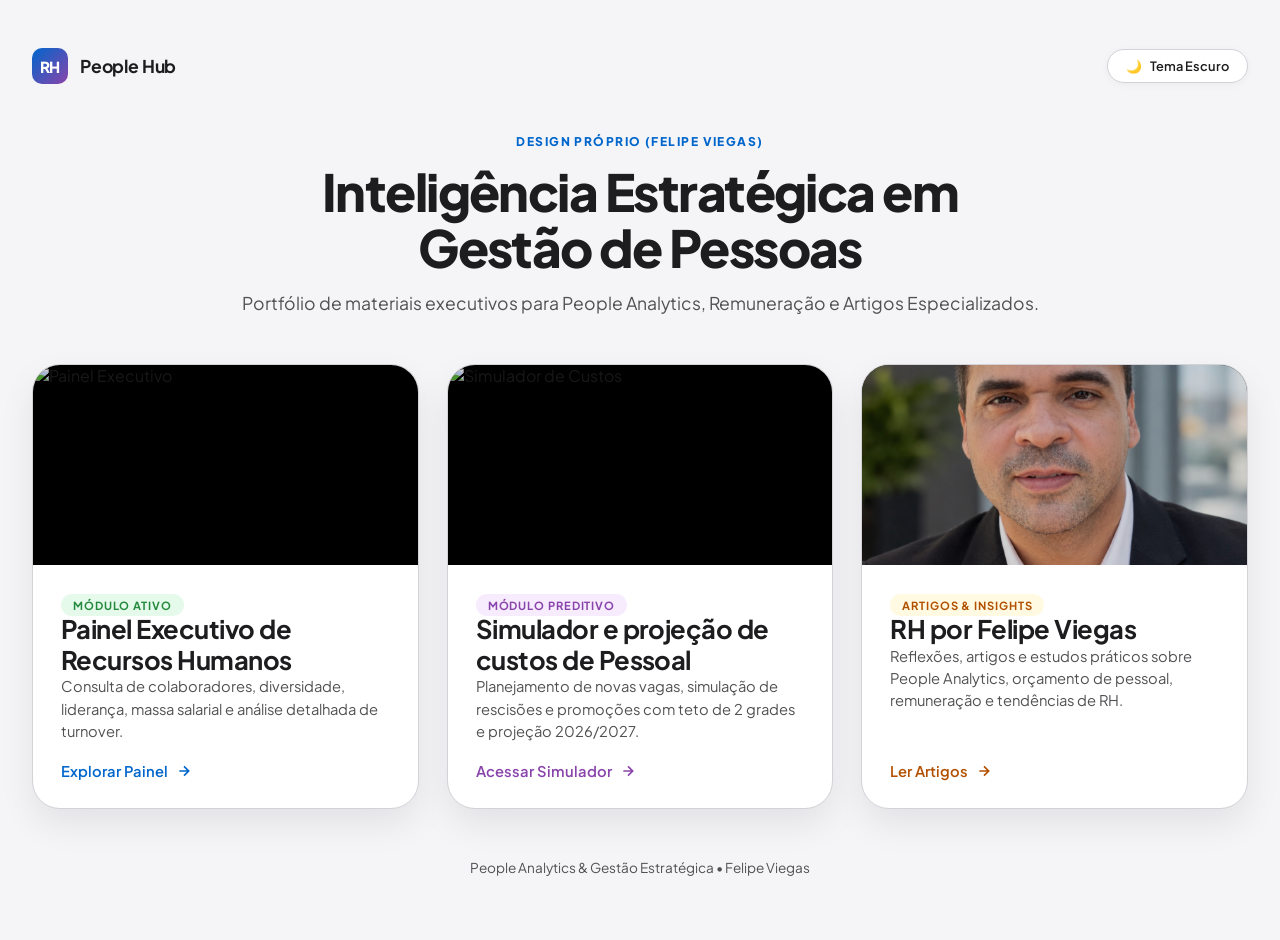
==== commit 691a9a78: "Update index.html" ====
--- a/index.html
+++ b/index.html
@@ -568,7 +568,7 @@
     .chart-tooltip { position: absolute; background: var(--surface); border: 1px solid var(--border); color: var(--text); padding: 8px 12px; border-radius: 8px; font-size: 0.8rem; pointer-events: none; opacity: 0; visibility: hidden; transition: opacity 0.15s ease; box-shadow: var(--shadow); z-index: 50; white-space: nowrap; }
     .chart-tooltip.active { opacity: 1; visibility: visible; }
 
-    /* ESTILOS EDITORIAIS DO BLOG COM A FOTO REAL */
+    /* ESTILOS EDITORIAIS DO BLOG COM A FOTO REAL E TEXTO JUSTIFICADO */
     .blog-page-wrapper {
       background-color: var(--blog-bg, #f5f2eb);
       color: var(--blog-text, #2c2925);
@@ -644,6 +644,7 @@
       font-size: 1.02rem;
       line-height: 1.65;
       color: var(--blog-muted, #756e63);
+      text-align: justify;
     }
     .profile-socials {
       display: flex;
@@ -693,9 +694,9 @@
     }
     .blog-article-box span { font-size: 0.75rem; font-weight: 700; text-transform: uppercase; color: var(--accent); letter-spacing: 0.05em; }
     .blog-article-box h4 { font-family: 'Playfair Display', serif; font-size: 1.4rem; font-weight: 700; line-height: 1.3; color: var(--blog-text); }
-    .blog-article-box p { font-size: 0.92rem; color: var(--blog-muted, #756e63); line-height: 1.6; }
-
-    /* LEITURA DOS ARTIGOS */
+    .blog-article-box p { font-size: 0.92rem; color: var(--blog-muted, #756e63); line-height: 1.6; text-align: justify; }
+
+    /* LEITURA DOS ARTIGOS (COM TEXTO JUSTIFICADO) */
     .blog-reader-view {
       display: none;
       flex-direction: column;
@@ -733,9 +734,10 @@
     }
     .blog-reader-content p {
       font-size: 1.08rem;
-      line-height: 1.8;
+      line-height: 1.85;
       color: var(--blog-text);
       margin-bottom: 20px;
+      text-align: justify;
     }
   </style>
 </head>
@@ -800,7 +802,7 @@
       <!-- CARD 3: BLOG RH POR FELIPE VIEGAS -->
       <div class="apple-card" onclick="irParaDashboard('page-blog')">
         <div class="apple-card-media">
-          <img src="file:///D:/Users/0361591/Downloads/IMG_0861.jpg" alt="Felipe Moreno Viegas">
+          <img src="Rosto.jpg" alt="Felipe Moreno Viegas">
         </div>
         <div class="apple-card-content">
           <div class="apple-card-header">
@@ -1024,7 +1026,7 @@
     </main>
   </div>
 
-  <!-- 3. VIEW BLOG "RH POR FELIPE VIEGAS" (COM CARDS INTERATIVOS E LEITORES) -->
+  <!-- 3. VIEW BLOG "RH POR FELIPE VIEGAS" (ORDEM INVERSA E TEXTO JUSTIFICADO) -->
   <div id="view-blog" class="view-container">
     <div class="dash-top-bar">
       <button class="btn-back-home" onclick="voltarParaCapa()">
@@ -1060,29 +1062,39 @@
             </div>
           </div>
           <div class="profile-image-box">
-            <img src="file:///D:/Users/0361591/Downloads/IMG_0861.jpg" alt="Felipe Moreno Viegas">
-          </div>
-        </div>
-
-        <!-- CARDS DE INTRODUÇÃO DOS ARTIGOS -->
+            <img src="IMG_0861.jpg" alt="Felipe Moreno Viegas">
+          </div>
+        </div>
+
+        <!-- CARDS DE INTRODUÇÃO DOS ARTIGOS (ORDEM INVERSA) -->
         <div class="blog-articles-grid" id="blogCardsGrid">
           
-          <article class="blog-article-box" onclick="abrirArtigoManifesto()">
-            <span>Manifesto • Visão Geral</span>
-            <h4>O RH, minhas ideias e os contrapontos da vida de um profissional</h4>
-            <p>Uma reflexão profunda sobre como o RH evoluiu perante as novas gerações, os dilemas diários de atração, retenção e o papel transformador da escuta e dos dados.</p>
+          <!-- POST 4 (MAIS RECENTE) -->
+          <article class="blog-article-box" onclick="abrirArtigoFuturoRH()">
+            <span>Tendências • Presente & Futuro</span>
+            <h4>People Analytics, BPs, o presente e o futuro do RH</h4>
+            <p>Como a engenharia de dados e os Parceiros de Negócio formam a fortaleza do RH moderno frente à revolução tecnológica e à chegada da Inteligência Artificial.</p>
           </article>
 
+          <!-- POST 3 -->
+          <article class="blog-article-box" onclick="abrirArtigoGestaoCusto()">
+            <span>Orçamento & Remuneração</span>
+            <h4>A gestão do custo de Pessoal</h4>
+            <p>Uma análise crítica sobre a gestão de custos de pessoal além do orçamento frio: como planejar o headcount com base no shape esperado e na sustentabilidade do negócio.</p>
+          </article>
+
+          <!-- POST 2 -->
           <article class="blog-article-box" onclick="abrirArtigoDadosDecisoes()">
             <span>People Analytics • Caso Prático</span>
             <h4>Os dados e as decisões</h4>
             <p>De requisições de pessoal em 2007 aos dashboards preditivos no Power BI e Fabric: como transformar a cultura do "feeling" em uma gestão orientada por dados reais.</p>
           </article>
 
-          <article class="blog-article-box" onclick="abrirArtigoGestaoCusto()">
-            <span>Orçamento & Remuneração</span>
-            <h4>A gestão do custo de Pessoal</h4>
-            <p>Uma análise crítica sobre a gestão de custos de pessoal além do orçamento frio: como planejar o headcount com base no shape esperado e na sustentabilidade do negócio.</p>
+          <!-- POST 1 (PRIMEIRO MANIFESTO) -->
+          <article class="blog-article-box" onclick="abrirArtigoManifesto()">
+            <span>Manifesto • Visão Geral</span>
+            <h4>O RH, minhas ideias e os contrapontos da vida de um profissional</h4>
+            <p>Uma reflexão profunda sobre como o RH evoluiu perante as novas gerações, os dilemas diários de atração, retenção e o papel transformador da escuta e dos dados.</p>
           </article>
 
         </div>
@@ -1144,6 +1156,26 @@
             <p>Programas de cultura, marca empregadora, CAPEX e oportunidades reais de redução de custo são ferramentas mais inteligentes e criativas de alcançar a meta orçamentária. Note que, nessa fase do processo, não citei apertar premissas ou postergar posições vazias.</p>
             <p>Já vi empresas que tomam decisão olhando estritamente para custo. Reduzir senioridade nem sempre é o melhor caminho, por exemplo. Ao invés disso, é mais produtivo e saudável planejar seu <em>headcount</em>. Desenhar seu <em>shape</em> esperado de acordo com as características das carreiras me parece uma decisão mais madura e sustentável ao negócio. Se eu sei como quero que minha empresa funcione, o quantitativo de pessoas passa a ser apenas uma adequação à minha realidade financeira. Repito: assim eu sei como quero que a empresa funcione!</p>
             <p>Finalizando este artigo, ao realizar um orçamento, penso que o melhor caminho seja, primeiro, entender suas características e saber como a empresa funciona. Depois, conhecer as regras de folha de pagamento, a estrutura remuneratória, as possibilidades de CAPEX, férias coletivas, oportunidades de melhoria na performance das equipes e onde seu <em>headcount</em> permite uma atuação dirigida aos interesses do negócio.</p>
+          </div>
+        </div>
+
+        <!-- LEITOR: ARTIGO 4 (FUTURO DO RH) -->
+        <div id="blog-reader-futuro" class="blog-reader-view">
+          <button class="blog-reader-back" onclick="fecharLeitorArtigo()">← Voltar para os Artigos</button>
+          <div class="blog-reader-content">
+            <div class="meta">Tendências • Publicado por Felipe Viegas</div>
+            <h1>People Analytics, BPs, o presente e o futuro do RH</h1>
+            <p>Desde que comecei no RH, 20 anos atrás, e, como tudo na minha vida, sempre me pergunto como estou desempenhando, o que posso fazer para me tornar mais atrativo e, principalmente, como vejo a minha atividade profissional no futuro.</p>
+            <p>Lembro-me do meu primeiro desafio no RH que era uma alocação importante de custos de pessoal para a empresa porque gerava reembolso da marca à empresa. Eram valores importantes para a época e o controle era feito totalmente de forma manual.</p>
+            <p>Apesar de inexperiente, me incomodava ver como era feito. Fiz a primeira vez numa sexta pré-carnaval, saí do Centro do RJ à meia-noite direto para o sambódromo. Fiquei catando custos por todo lado. No mês seguinte, criei alguns hiperlinks, fiz alguns PROCVs e já melhorou bastante. Meses depois, com algumas macros, o processo estava bem automatizado e eu passei a conferir, e não mais catar custos, entregando sem ter tempo para analisar. Essa história é importante porque foi ali, pela primeira vez, que me perguntei: “Será que no futuro é assim que faremos esses cálculos?”.</p>
+            <p>O tempo foi passando, fui observando os “indicadores de RH” se tornarem informações importantes e vendo como os dados passavam a tomar conta das decisões sobre pessoas dentro de uma organização.</p>
+            <p>Em meados de 2016, trabalhando numa organização com mais de 15.000 colaboradores, notei que somente o Excel não seria suficiente para produzir a cultura de gestão de dados de pessoas que eu queria. Nessa época, começava a se popularizar o Power BI e, com ele, a chance de ver o “futuro” chegar. Era a oportunidade de abrir aos gestores a visão de suas equipes e ajudá-los a entender que a gestão das pessoas não era somente subjetiva. Foi mais ou menos nesse período que começou a surgir o termo People Analytics.</p>
+            <p>Toda essa introdução é importante para chegar no cerne da questão proposta no título. Qual o link entre People Analytics e BPs? Por que presente e futuro do RH?</p>
+            <p>Minha percepção de futuro dos RHs passa por essas duas áreas. Não que as demais deixem de ser importantes, mas, com a revolução tecnológica que vivemos atualmente, culminando com a busca incessante pela IA nos dias atuais, tenho a sensação de que veremos os dados e o RH negócio sobressaindo nos próximos anos.</p>
+            <p>People Analytics, com o avanço da Engenharia de Dados, tornou-se protagonista nos processos de gestão de pessoas por facilitar a conexão entre as ações de RH com dados funcionais, custos de pessoal, indicadores de produtividade e análises preditivas.</p>
+            <p>E qual área dá corpo e visibilidade aos dados? Os Parceiros de Negócios! É através desses profissionais que os dashboards ganham vida, rompem as portas do RH e se espalham pela empresa. A cultura de decisão através de dados (data-driven) expande-se e, a cada dia, cresce mais com iniciativas de quem está próximo de quem toma decisões sobre as pessoas.</p>
+            <p>Então, fazendo a última conexão, esse é o presente que vejo como fortaleza dos RHs para o futuro. Processos de RH, avaliações, pesquisas, pagamentos, rescisões são extremamente importantes, mas são processos que, com o avanço da IA, podem ser mais automatizados e passarem a necessitar de supervisão humana sobre suas performances. Não é difícil imaginar que ela (a IA) possa fazer (e já faz) atendimentos de primeiro nível, tirar dúvidas, elaborar questões, fazer match de cargos, etc. Mas as relações humanas e as conversas entre líderes e seus liderados, a IA ou os robôs (pelo menos por enquanto) não podem fazer.</p>
+            <p>A minha visão de futuro? Imagino que a essência do trabalho do RH se mantenha, mas com mais foco no desenvolvimento de informações consistentes que agreguem ao negócio, baseadas nas relações RH-negócio versus gestores/equipes. As metodologias tradicionais vão se aperfeiçoando e se mantendo, com menos pessoas as executando e com maior participação tecnológica.</p>
           </div>
         </div>
 
@@ -1538,6 +1570,7 @@
       document.getElementById("blog-reader-manifesto").classList.add("active");
       document.getElementById("blog-reader-dados").classList.remove("active");
       document.getElementById("blog-reader-custo").classList.remove("active");
+      document.getElementById("blog-reader-futuro").classList.remove("active");
       window.scrollTo({ top: 0, behavior: "smooth" });
     }
 
@@ -1547,6 +1580,7 @@
       document.getElementById("blog-reader-dados").classList.add("active");
       document.getElementById("blog-reader-manifesto").classList.remove("active");
       document.getElementById("blog-reader-custo").classList.remove("active");
+      document.getElementById("blog-reader-futuro").classList.remove("active");
       window.scrollTo({ top: 0, behavior: "smooth" });
     }
 
@@ -1556,6 +1590,17 @@
       document.getElementById("blog-reader-custo").classList.add("active");
       document.getElementById("blog-reader-manifesto").classList.remove("active");
       document.getElementById("blog-reader-dados").classList.remove("active");
+      document.getElementById("blog-reader-futuro").classList.remove("active");
+      window.scrollTo({ top: 0, behavior: "smooth" });
+    }
+
+    function abrirArtigoFuturoRH() {
+      document.getElementById("blogMainListSection").style.display = "none";
+      document.getElementById("blogCardsGrid").style.display = "none";
+      document.getElementById("blog-reader-futuro").classList.add("active");
+      document.getElementById("blog-reader-manifesto").classList.remove("active");
+      document.getElementById("blog-reader-dados").classList.remove("active");
+      document.getElementById("blog-reader-custo").classList.remove("active");
       window.scrollTo({ top: 0, behavior: "smooth" });
     }
 
@@ -1563,6 +1608,7 @@
       document.getElementById("blog-reader-manifesto").classList.remove("active");
       document.getElementById("blog-reader-dados").classList.remove("active");
       document.getElementById("blog-reader-custo").classList.remove("active");
+      document.getElementById("blog-reader-futuro").classList.remove("active");
       document.getElementById("blogMainListSection").style.display = "grid";
       document.getElementById("blogCardsGrid").style.display = "grid";
       window.scrollTo({ top: 0, behavior: "smooth" });
@@ -2146,9 +2192,9 @@
       const tipo = document.getElementById("rescisaoTipo").value;
       const aviso = document.getElementById("rescisaoAviso").value;
       if (!colabId) {
-        document.getElementById("resPrevSalario").textContent = "R\$ 0,00";
+        document.getElementById("resPrevSalario").textContent = "R$ 0,00";
         document.getElementById("resPrevStatus").textContent = "-";
-        document.getElementById("resPrevTotal").textContent = "R\$ 0,00";
+        document.getElementById("resPrevTotal").textContent = "R$ 0,00";
         return;
       }
       const colab = colaboradores.find(c => c.id == colabId);
@@ -2191,9 +2237,9 @@
       const selectNovoCargo = document.getElementById("promoNovoCargo");
       if (!colabId) {
         document.getElementById("promoPrevCargoAtual").textContent = "-";
-        document.getElementById("promoPrevSalarioAtual").textContent = "R\$ 0,00";
+        document.getElementById("promoPrevSalarioAtual").textContent = "R$ 0,00";
         selectNovoCargo.innerHTML = '<option value="">Selecione o colaborador primeiro</option>';
-        document.getElementById("promoPrevNovoSalario").textContent = "R\$ 0,00";
+        document.getElementById("promoPrevNovoSalario").textContent = "R$ 0,00";
         return;
       }
 
@@ -2224,7 +2270,7 @@
       const colabId = document.getElementById("promoColab").value;
       const novoCargo = document.getElementById("promoNovoCargo").value;
       if (!colabId || !novoCargo) {
-        document.getElementById("promoPrevNovoSalario").textContent = "R\$ 0,00";
+        document.getElementById("promoPrevNovoSalario").textContent = "R$ 0,00";
         return;
       }
 
@@ -2288,9 +2334,9 @@
 
       if (listaSimulacoesGeral.length === 0) {
         tbody.innerHTML = '<tr><td colspan="8" style="text-align: center; color: var(--text-muted); padding: 30px;">Nenhuma simulação incluída até o momento. Utilize os formulários acima.</td></tr>';
-        document.getElementById("kpiCusto2026").textContent = "R\$ 0,00";
-        document.getElementById("kpiCusto2027").textContent = "R\$ 0,00";
-        document.getElementById("kpiCustoRescisao").textContent = "R\$ 0,00";
+        document.getElementById("kpiCusto2026").textContent = "R$ 0,00";
+        document.getElementById("kpiCusto2027").textContent = "R$ 0,00";
+        document.getElementById("kpiCustoRescisao").textContent = "R$ 0,00";
         document.getElementById("kpiHeadcountRescisao").textContent = "0 rescisões simuladas";
         atualizarGraficoCombo();
         return;
@@ -2316,8 +2362,8 @@
 
         if (item.tipoItem === 'rescisao') {
           tagBadge = '<span class="badge badge-desligado">Rescisão</span>';
-          cor2026Txt = item.anoResc === '2026' ? `-${(item.impactoOuTotal).toLocaleString("pt-BR", { style: "currency", currency: "BRL" })}` : 'R\$ 0,00';
-          cor2027Txt = item.anoResc === '2027' ? `-${(item.impactoOuTotal).toLocaleString("pt-BR", { style: "currency", currency: "BRL" })}` : 'R\$ 0,00';
+          cor2026Txt = item.anoResc === '2026' ? `-${(item.impactoOuTotal).toLocaleString("pt-BR", { style: "currency", currency: "BRL" })}` : 'R$ 0,00';
+          cor2027Txt = item.anoResc === '2027' ? `-${(item.impactoOuTotal).toLocaleString("pt-BR", { style: "currency", currency: "BRL" })}` : 'R$ 0,00';
         } else if (item.tipoItem === 'promocao') {
           tagBadge = '<span class="badge badge-promovido">Promoção</span>';
           salarioColunaTxt = `Ant: ${item.salarioAntigo.toLocaleString("pt-BR", { style: "currency", currency: "BRL" })}<br>Nov: ${item.salarioNovo.toLocaleString("pt-BR", { style: "currency", currency: "BRL" })}`;
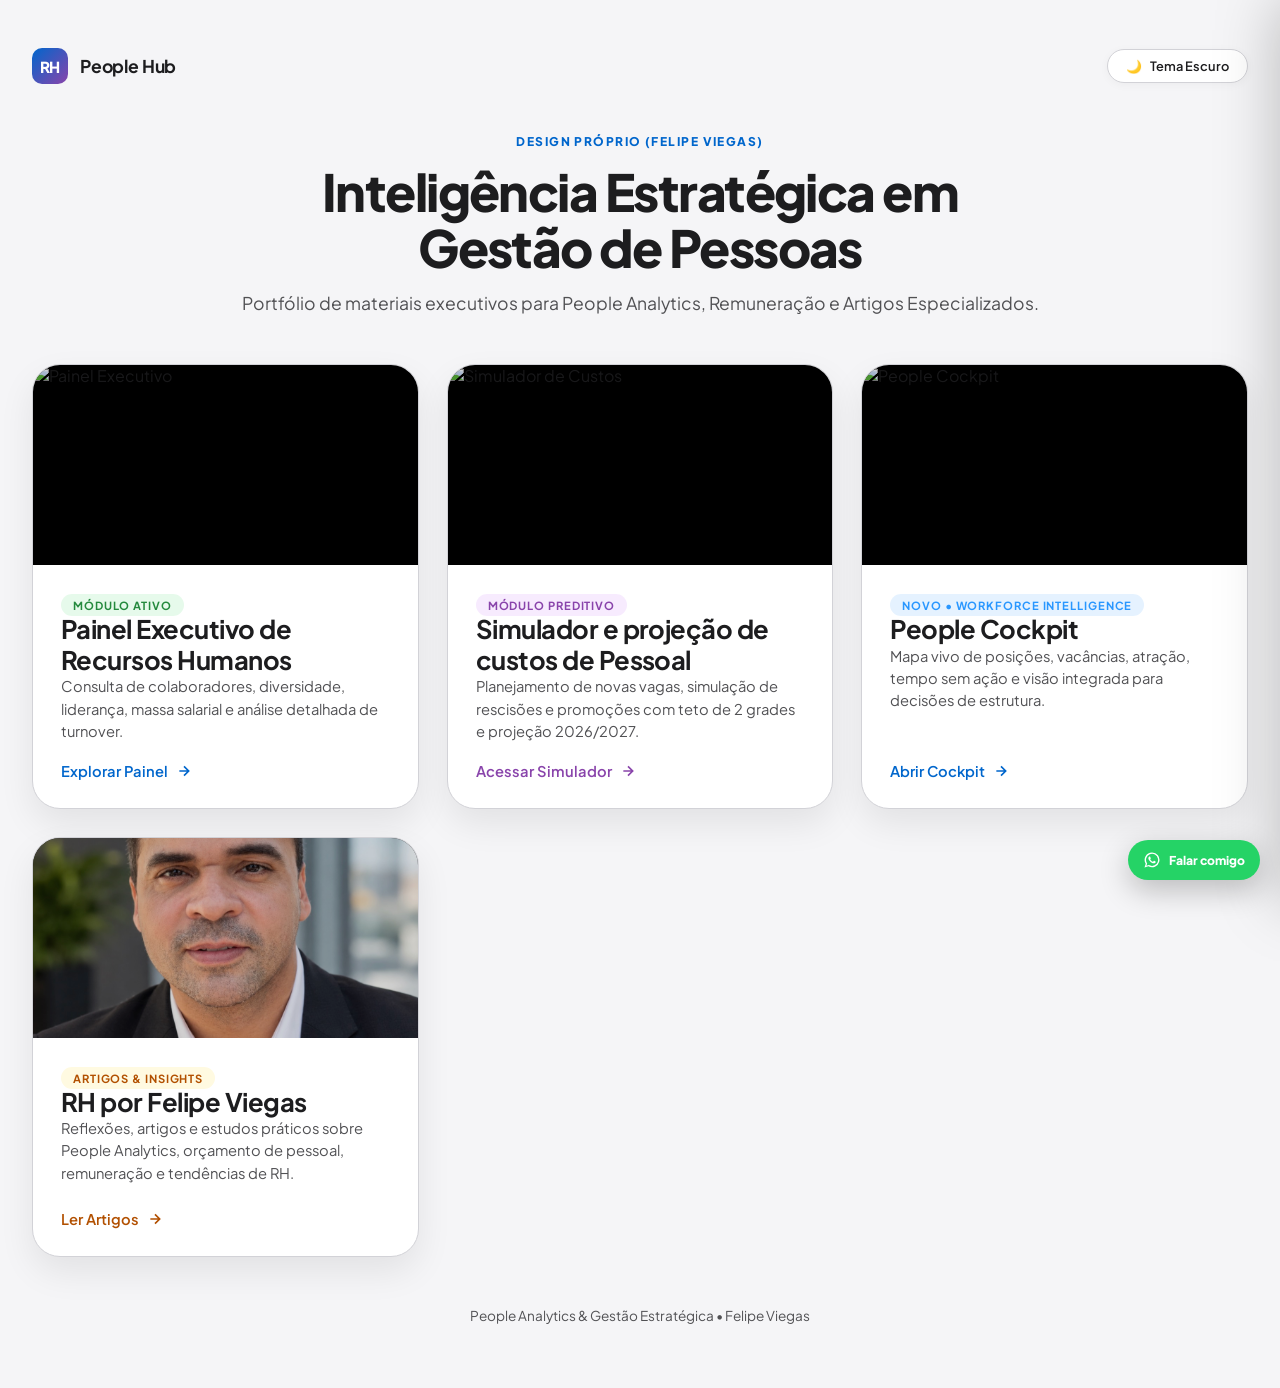
==== commit b367124b: "Update index.html" ====
--- a/index.html
+++ b/index.html
@@ -43,200 +43,37 @@
       --shadow: 0 20px 40px rgba(0, 0, 0, 0.6);
     }
 
-    * {
-      margin: 0;
-      padding: 0;
-      box-sizing: border-box;
-      font-family: 'Plus Jakarta Sans', -apple-system, BlinkMacSystemFont, sans-serif;
-    }
-
-    body {
-      background-color: var(--bg);
-      color: var(--text);
-      min-height: 100vh;
-      display: flex;
-      flex-direction: column;
-      overflow-x: hidden;
-      transition: background-color 0.4s ease, color 0.4s ease;
-    }
+    * { margin: 0; padding: 0; box-sizing: border-box; font-family: 'Plus Jakarta Sans', -apple-system, BlinkMacSystemFont, sans-serif; }
+    body { background-color: var(--bg); color: var(--text); min-height: 100vh; display: flex; flex-direction: column; overflow-x: hidden; transition: background-color 0.4s ease, color 0.4s ease; }
 
     /* CAPA PRINCIPAL ESTILO APPLE */
-    #view-cover {
-      display: flex;
-      flex-direction: column;
-      min-height: 100vh;
-      width: 100%;
-      padding: 48px 32px 64px 32px;
-      max-width: 1400px;
-      margin: 0 auto;
-    }
-
-    .apple-nav {
-      display: flex;
-      justify-content: space-between;
-      align-items: center;
-      width: 100%;
-      margin-bottom: 50px;
-    }
-
-    .apple-brand {
-      display: flex;
-      align-items: center;
-      gap: 12px;
-      font-weight: 700;
-      font-size: 1.1rem;
-      letter-spacing: -0.01em;
-    }
-
-    .apple-brand-icon {
-      width: 36px; height: 36px;
-      background: linear-gradient(135deg, var(--accent), var(--violet));
-      border-radius: 10px;
-      display: flex; align-items: center; justify-content: center;
-      color: #fff; font-weight: 800; font-size: 0.95rem;
-    }
-
-    .apple-toggle {
-      background: var(--surface);
-      border: 1px solid var(--border);
-      color: var(--text);
-      padding: 8px 18px;
-      border-radius: 9999px;
-      font-size: 0.8rem;
-      font-weight: 600;
-      cursor: pointer;
-      display: flex;
-      align-items: center;
-      gap: 8px;
-      box-shadow: 0 2px 10px rgba(0,0,0,0.04);
-    }
+    #view-cover { display: flex; flex-direction: column; min-height: 100vh; width: 100%; padding: 48px 32px 64px 32px; max-width: 1400px; margin: 0 auto; }
+    .apple-nav { display: flex; justify-content: space-between; align-items: center; width: 100%; margin-bottom: 50px; }
+    .apple-brand { display: flex; align-items: center; gap: 12px; font-weight: 700; font-size: 1.1rem; letter-spacing: -0.01em; }
+    .apple-brand-icon { width: 36px; height: 36px; background: linear-gradient(135deg, var(--accent), var(--violet)); border-radius: 10px; display: flex; align-items: center; justify-content: center; color: #fff; font-weight: 800; font-size: 0.95rem; }
+    .apple-toggle { background: var(--surface); border: 1px solid var(--border); color: var(--text); padding: 8px 18px; border-radius: 9999px; font-size: 0.8rem; font-weight: 600; cursor: pointer; display: flex; align-items: center; gap: 8px; box-shadow: 0 2px 10px rgba(0,0,0,0.04); }
     .apple-toggle:hover { border-color: var(--accent); }
 
-    .apple-hero {
-      text-align: center;
-      max-width: 800px;
-      margin: 0 auto 48px auto;
-      display: flex;
-      flex-direction: column;
-      gap: 14px;
-    }
-
-    .apple-hero-tag {
-      font-size: 0.75rem;
-      font-weight: 800;
-      text-transform: uppercase;
-      letter-spacing: 0.12em;
-      color: var(--accent);
-    }
-
-    .apple-hero h1 {
-      font-size: 3.2rem;
-      font-weight: 800;
-      letter-spacing: -0.03em;
-      line-height: 1.1;
-    }
-
-    .apple-hero p {
-      font-size: 1.1rem;
-      color: var(--text-muted);
-      line-height: 1.5;
-    }
-
-    .apple-bento-grid {
-      display: grid;
-      grid-template-columns: repeat(3, minmax(320px, 1fr));
-      gap: 28px;
-      width: 100%;
-    }
-    @media (max-width: 1024px) {
-      .apple-bento-grid { grid-template-columns: 1fr; }
-    }
-
-    .apple-card {
-      background-color: var(--card-bg);
-      border: 1px solid var(--border);
-      border-radius: 28px;
-      overflow: hidden;
-      display: flex;
-      flex-direction: column;
-      justify-content: space-between;
-      box-shadow: var(--shadow);
-      transition: var(--transition);
-      cursor: pointer;
-      position: relative;
-      min-height: 420px;
-    }
-    .apple-card:hover {
-      transform: translateY(-8px) scale(1.01);
-      border-color: var(--accent);
-      box-shadow: 0 30px 60px rgba(0,0,0,0.25);
-    }
-
-    .apple-card-media {
-      width: 100%;
-      height: 200px;
-      overflow: hidden;
-      position: relative;
-      background: #000;
-    }
-
-    .apple-card-media img {
-      width: 100%;
-      height: 100%;
-      object-fit: cover;
-      opacity: 0.85;
-      transition: transform 0.6s cubic-bezier(0.16, 1, 0.3, 1);
-    }
-    .apple-card:hover .apple-card-media img {
-      transform: scale(1.06);
-      opacity: 1;
-    }
-
-    .apple-card-content {
-      padding: 28px;
-      display: flex;
-      flex-direction: column;
-      gap: 14px;
-      flex-grow: 1;
-      justify-content: space-between;
-    }
-
-    .apple-card-badge {
-      font-size: 0.7rem;
-      font-weight: 700;
-      text-transform: uppercase;
-      letter-spacing: 0.08em;
-      color: var(--success);
-      background: rgba(48, 209, 88, 0.12);
-      padding: 4px 12px;
-      border-radius: 999px;
-      width: fit-content;
-    }
+    .apple-hero { text-align: center; max-width: 800px; margin: 0 auto 48px auto; display: flex; flex-direction: column; gap: 14px; }
+    .apple-hero-tag { font-size: 0.75rem; font-weight: 800; text-transform: uppercase; letter-spacing: 0.12em; color: var(--accent); }
+    .apple-hero h1 { font-size: 3.2rem; font-weight: 800; letter-spacing: -0.03em; line-height: 1.1; }
+    .apple-hero p { font-size: 1.1rem; color: var(--text-muted); line-height: 1.5; }
+
+    .apple-bento-grid { display: grid; grid-template-columns: repeat(3, minmax(320px, 1fr)); gap: 28px; width: 100%; }
+    @media (max-width: 1024px) { .apple-bento-grid { grid-template-columns: 1fr; } }
+
+    .apple-card { background-color: var(--card-bg); border: 1px solid var(--border); border-radius: 28px; overflow: hidden; display: flex; flex-direction: column; justify-content: space-between; box-shadow: var(--shadow); transition: var(--transition); cursor: pointer; position: relative; min-height: 420px; }
+    .apple-card:hover { transform: translateY(-8px) scale(1.01); border-color: var(--accent); box-shadow: 0 30px 60px rgba(0,0,0,0.25); }
+    .apple-card-media { width: 100%; height: 200px; overflow: hidden; position: relative; background: #000; }
+    .apple-card-media img { width: 100%; height: 100%; object-fit: cover; opacity: 0.85; transition: transform 0.6s cubic-bezier(0.16, 1, 0.3, 1); }
+    .apple-card:hover .apple-card-media img { transform: scale(1.06); opacity: 1; }
+    .apple-card-content { padding: 28px; display: flex; flex-direction: column; gap: 14px; flex-grow: 1; justify-content: space-between; }
+    .apple-card-badge { font-size: 0.7rem; font-weight: 700; text-transform: uppercase; letter-spacing: 0.08em; color: var(--success); background: rgba(48, 209, 88, 0.12); padding: 4px 12px; border-radius: 999px; width: fit-content; }
     .apple-card-badge.violet { color: var(--violet); background: rgba(191, 90, 242, 0.12); }
     .apple-card-badge.amber { color: var(--warning); background: rgba(255, 214, 10, 0.12); }
-
-    .apple-card-title {
-      font-size: 1.6rem;
-      font-weight: 700;
-      letter-spacing: -0.02em;
-      line-height: 1.2;
-    }
-
-    .apple-card-desc {
-      font-size: 0.92rem;
-      color: var(--text-muted);
-      line-height: 1.5;
-    }
-
-    .apple-card-action {
-      display: inline-flex;
-      align-items: center;
-      gap: 8px;
-      font-size: 0.92rem;
-      font-weight: 600;
-      color: var(--accent);
-      margin-top: 6px;
-    }
+    .apple-card-title { font-size: 1.6rem; font-weight: 700; letter-spacing: -0.02em; line-height: 1.2; }
+    .apple-card-desc { font-size: 0.92rem; color: var(--text-muted); line-height: 1.5; }
+    .apple-card-action { display: inline-flex; align-items: center; gap: 8px; font-size: 0.92rem; font-weight: 600; color: var(--accent); margin-top: 6px; }
     .apple-card-action svg { width: 16px; height: 16px; transition: transform 0.2s ease; }
     .apple-card:hover .apple-card-action svg { transform: translateX(5px); }
 
@@ -246,83 +83,22 @@
     .view-container { display: none; width: 100%; min-height: 100vh; flex-direction: column; }
     .view-container.active { display: flex; }
 
-    .dash-top-bar {
-      background: var(--surface);
-      border-bottom: 1px solid var(--border);
-      padding: 16px 36px;
-      display: flex;
-      justify-content: space-between;
-      align-items: center;
-      position: sticky;
-      top: 0;
-      z-index: 100;
-      backdrop-filter: blur(20px);
-    }
-
-    .btn-back-home {
-      background: transparent;
-      border: 1px solid var(--border);
-      color: var(--text);
-      padding: 8px 16px;
-      border-radius: 10px;
-      font-size: 0.82rem;
-      font-weight: 600;
-      cursor: pointer;
-      display: flex;
-      align-items: center;
-      gap: 8px;
-    }
+    .dash-top-bar { background: var(--surface); border-bottom: 1px solid var(--border); padding: 16px 36px; display: flex; justify-content: space-between; align-items: center; position: sticky; top: 0; z-index: 100; backdrop-filter: blur(20px); }
+    .btn-back-home { background: transparent; border: 1px solid var(--border); color: var(--text); padding: 8px 16px; border-radius: 10px; font-size: 0.82rem; font-weight: 600; cursor: pointer; display: flex; align-items: center; gap: 8px; }
     .btn-back-home:hover { border-color: var(--accent); background: var(--surface-hover); }
 
-    .dash-tabs-nav {
-      display: flex;
-      gap: 8px;
-      background: var(--bg);
-      padding: 4px;
-      border-radius: 12px;
-      border: 1px solid var(--border);
-    }
-
-    .dash-tab-btn {
-      background: transparent;
-      border: none;
-      color: var(--text-muted);
-      padding: 8px 16px;
-      border-radius: 8px;
-      font-size: 0.82rem;
-      font-weight: 600;
-      cursor: pointer;
-    }
+    .dash-tabs-nav { display: flex; gap: 8px; background: var(--bg); padding: 4px; border-radius: 12px; border: 1px solid var(--border); }
+    .dash-tab-btn { background: transparent; border: none; color: var(--text-muted); padding: 8px 16px; border-radius: 8px; font-size: 0.82rem; font-weight: 600; cursor: pointer; }
     .dash-tab-btn:hover { color: var(--text); }
     .dash-tab-btn.active { background: var(--surface); color: var(--text); box-shadow: 0 2px 8px rgba(0,0,0,0.06); }
 
-    .main-wrapper {
-      flex: 1;
-      max-width: 1400px;
-      margin: 0 auto;
-      width: 100%;
-      padding: 36px;
-      display: flex;
-      flex-direction: column;
-      gap: 24px;
-    }
-
-    .header {
-      background-color: var(--surface);
-      border: 1px solid var(--border);
-      border-radius: 20px;
-      padding: 24px 32px;
-      display: flex;
-      justify-content: space-between;
-      align-items: center;
-      box-shadow: var(--shadow);
-    }
+    .main-wrapper { flex: 1; max-width: 1400px; margin: 0 auto; width: 100%; padding: 36px; display: flex; flex-direction: column; gap: 24px; }
+
+    .header { background-color: var(--surface); border: 1px solid var(--border); border-radius: 20px; padding: 24px 32px; display: flex; justify-content: space-between; align-items: center; box-shadow: var(--shadow); }
     .brand-title h1 { font-size: 1.5rem; font-weight: 700; letter-spacing: -0.02em; }
     .brand-title p { color: var(--text-muted); font-size: 0.88rem; margin-top: 4px; }
 
-    .status-validators-header {
-      display: flex; align-items: center; gap: 6px; background: var(--bg); padding: 5px 8px; border-radius: 9999px; border: 1px solid var(--border);
-    }
+    .status-validators-header { display: flex; align-items: center; gap: 6px; background: var(--bg); padding: 5px 8px; border-radius: 9999px; border: 1px solid var(--border); }
     .status-validators-label { font-size: 0.75rem; font-weight: 700; color: var(--text-muted); text-transform: uppercase; padding-left: 8px; padding-right: 6px; }
     .btn-validator { background: transparent; border: 1px solid transparent; color: var(--text-muted); padding: 6px 14px; border-radius: 9999px; font-size: 0.8rem; font-weight: 700; cursor: pointer; }
     .btn-validator:hover { color: var(--text); }
@@ -331,10 +107,7 @@
     .btn-validator.active-desligado { background: rgba(255, 69, 58, 0.18); color: var(--danger); border-color: rgba(255, 69, 58, 0.35); }
 
     .metrics-grid { display: grid; grid-template-columns: repeat(auto-fit, minmax(220px, 1fr)); gap: 20px; }
-    .metric-card {
-      background-color: var(--surface); border: 1px solid var(--border); border-radius: 20px;
-      padding: 24px 28px; display: flex; flex-direction: column; gap: 8px; box-shadow: var(--shadow);
-    }
+    .metric-card { background-color: var(--surface); border: 1px solid var(--border); border-radius: 20px; padding: 24px 28px; display: flex; flex-direction: column; gap: 8px; box-shadow: var(--shadow); }
     .metric-label { font-size: 0.72rem; font-weight: 700; text-transform: uppercase; letter-spacing: 0.05em; color: var(--text-muted); }
     .metric-val { font-size: 2.1rem; font-weight: 800; letter-spacing: -0.02em; color: var(--text); }
     .metric-val.total { color: var(--text); }
@@ -346,29 +119,15 @@
     .page-section { display: none; flex-direction: column; gap: 24px; }
     .page-section.active { display: flex; }
 
-    .filter-panel {
-      background-color: var(--surface); border: 1px solid var(--border); border-radius: 20px;
-      padding: 22px 28px; display: flex; flex-direction: column; gap: 16px; box-shadow: var(--shadow);
-    }
-    .search-box input {
-      width: 100%; background: var(--bg); border: 1px solid var(--border); color: var(--text);
-      padding: 14px 18px; border-radius: 12px; font-size: 0.95rem; outline: none;
-    }
+    .filter-panel { background-color: var(--surface); border: 1px solid var(--border); border-radius: 20px; padding: 22px 28px; display: flex; flex-direction: column; gap: 16px; box-shadow: var(--shadow); }
+    .search-box input { width: 100%; background: var(--bg); border: 1px solid var(--border); color: var(--text); padding: 14px 18px; border-radius: 12px; font-size: 0.95rem; outline: none; }
     .search-box input:focus { border-color: var(--accent); box-shadow: 0 0 0 3px rgba(41, 151, 255, 0.15); }
     .selects-row { display: flex; flex-wrap: wrap; gap: 12px; align-items: center; }
-    .selects-row select {
-      flex: 1; min-width: 180px; background: var(--bg); border: 1px solid var(--border); color: var(--text);
-      padding: 12px 16px; border-radius: 12px; font-size: 0.9rem; outline: none; cursor: pointer;
-    }
-    .btn-reset {
-      background: transparent; border: 1px solid var(--border); color: var(--text-muted);
-      padding: 12px 20px; border-radius: 12px; cursor: pointer; font-weight: 600; font-size: 0.9rem;
-    }
+    .selects-row select { flex: 1; min-width: 180px; background: var(--bg); border: 1px solid var(--border); color: var(--text); padding: 12px 16px; border-radius: 12px; font-size: 0.9rem; outline: none; cursor: pointer; }
+    .btn-reset { background: transparent; border: 1px solid var(--border); color: var(--text-muted); padding: 12px 20px; border-radius: 12px; cursor: pointer; font-weight: 600; font-size: 0.9rem; }
     .btn-reset:hover { color: var(--text); background: var(--surface-hover); }
 
-    .table-container {
-      background-color: var(--surface); border: 1px solid var(--border); border-radius: 20px; overflow-x: auto; box-shadow: var(--shadow);
-    }
+    .table-container { background-color: var(--surface); border: 1px solid var(--border); border-radius: 20px; overflow-x: auto; box-shadow: var(--shadow); }
     table { width: 100%; border-collapse: collapse; text-align: left; font-size: 0.88rem; }
     th { background-color: var(--bg); color: var(--text-muted); font-weight: 700; padding: 16px 20px; border-bottom: 1px solid var(--border); white-space: nowrap; }
     td { padding: 16px 20px; border-bottom: 1px solid var(--border); color: var(--text); white-space: nowrap; }
@@ -380,10 +139,7 @@
     .badge-grade { background: rgba(41, 151, 255, 0.12); color: var(--accent); border: 1px solid rgba(41, 151, 255, 0.25); padding: 3px 8px; border-radius: 8px; font-weight: 800; font-size: 0.74rem; }
     .badge-posic { background: rgba(191, 90, 242, 0.12); color: var(--violet); border: 1px solid rgba(191, 90, 242, 0.25); padding: 3px 8px; border-radius: 8px; font-weight: 800; font-size: 0.74rem; }
 
-    .crossfilter-bar {
-      display: none; align-items: center; justify-content: space-between; background: rgba(41, 151, 255, 0.1);
-      border: 1px solid rgba(41, 151, 255, 0.25); padding: 14px 20px; border-radius: 14px; font-size: 0.88rem; color: var(--text);
-    }
+    .crossfilter-bar { display: none; align-items: center; justify-content: space-between; background: rgba(41, 151, 255, 0.1); border: 1px solid rgba(41, 151, 255, 0.25); padding: 14px 20px; border-radius: 14px; font-size: 0.88rem; color: var(--text); }
     .crossfilter-bar.visible { display: flex; }
     .btn-clear-cross { background: var(--accent); color: #fff; border: none; padding: 6px 14px; border-radius: 8px; font-size: 0.8rem; font-weight: 700; cursor: pointer; }
 
@@ -481,76 +237,36 @@
     .info-row strong { color: var(--accent); }
 
     /* SIMULADORES TRÍPLICE & GRÁFICO COMPOSTO */
-    .calc-triple-grid {
-      display: grid;
-      grid-template-columns: repeat(3, minmax(340px, 1fr));
-      gap: 24px;
-      align-items: start;
-    }
-    @media (max-width: 1200px) {
-      .calc-triple-grid { grid-template-columns: 1fr; }
-    }
-
-    .form-calc-container {
-      background: var(--surface); border: 1px solid var(--border); border-radius: 20px;
-      padding: 28px; display: flex; flex-direction: column; gap: 18px; box-shadow: var(--shadow); min-width: 0;
-    }
+    .calc-triple-grid { display: grid; grid-template-columns: repeat(3, minmax(340px, 1fr)); gap: 24px; align-items: start; }
+    @media (max-width: 1200px) { .calc-triple-grid { grid-template-columns: 1fr; } }
+
+    .form-calc-container { background: var(--surface); border: 1px solid var(--border); border-radius: 20px; padding: 28px; display: flex; flex-direction: column; gap: 18px; box-shadow: var(--shadow); min-width: 0; }
     .form-group { display: flex; flex-direction: column; gap: 8px; }
     .form-label { font-size: 0.78rem; font-weight: 700; color: var(--text-muted); text-transform: uppercase; letter-spacing: 0.04em; }
-    .form-control {
-      background: var(--bg); border: 1px solid var(--border); color: var(--text);
-      padding: 13px 16px; border-radius: 12px; font-size: 0.92rem; outline: none; cursor: pointer;
-    }
+    .form-control { background: var(--bg); border: 1px solid var(--border); color: var(--text); padding: 13px 16px; border-radius: 12px; font-size: 0.92rem; outline: none; cursor: pointer; }
     .form-control:focus { border-color: var(--violet); box-shadow: 0 0 0 3px rgba(191, 90, 242, 0.15); }
 
-    .grade-preview-box {
-      background: var(--bg); border: 1px solid var(--border); border-radius: 12px;
-      padding: 14px 16px; display: flex; justify-content: space-between; align-items: center; font-size: 0.88rem;
-    }
+    .grade-preview-box { background: var(--bg); border: 1px solid var(--border); border-radius: 12px; padding: 14px 16px; display: flex; justify-content: space-between; align-items: center; font-size: 0.88rem; }
     .grade-preview-box span { color: var(--text-muted); font-weight: 600; }
     .grade-preview-box strong { color: var(--accent); }
 
     .calc-btn-group { display: flex; gap: 12px; margin-top: 10px; }
-    .btn-add-simul {
-      flex: 1; background: linear-gradient(135deg, #7c3aed 0%, #bf5af2 100%); color: #fff;
-      font-weight: 700; font-size: 0.92rem; padding: 15px; border-radius: 14px; border: none;
-      cursor: pointer; display: flex; align-items: center; justify-content: center; gap: 8px;
-      box-shadow: 0 8px 20px rgba(124, 58, 237, 0.35);
-    }
-    .btn-add-simul.btn-danger-simul {
-      background: linear-gradient(135deg, #ff453a 0%, #ff6961 100%);
-      box-shadow: 0 8px 20px rgba(255, 69, 58, 0.35);
-    }
-    .btn-add-simul.btn-warning-simul {
-      background: linear-gradient(135deg, #b25000 0%, #ffd60a 100%); color: #000;
-      box-shadow: 0 8px 20px rgba(255, 214, 10, 0.35);
-    }
+    .btn-add-simul { flex: 1; background: linear-gradient(135deg, #7c3aed 0%, #bf5af2 100%); color: #fff; font-weight: 700; font-size: 0.92rem; padding: 15px; border-radius: 14px; border: none; cursor: pointer; display: flex; align-items: center; justify-content: center; gap: 8px; box-shadow: 0 8px 20px rgba(124, 58, 237, 0.35); }
+    .btn-add-simul.btn-danger-simul { background: linear-gradient(135deg, #ff453a 0%, #ff6961 100%); box-shadow: 0 8px 20px rgba(255, 69, 58, 0.35); }
+    .btn-add-simul.btn-warning-simul { background: linear-gradient(135deg, #b25000 0%, #ffd60a 100%); color: #000; box-shadow: 0 8px 20px rgba(255, 214, 10, 0.35); }
     .btn-add-simul:hover { transform: translateY(-2px); filter: brightness(1.08); }
 
-    .btn-clear-simul {
-      background: transparent; border: 1px solid var(--border); color: var(--text-muted);
-      padding: 15px 20px; border-radius: 14px; font-weight: 600; font-size: 0.9rem; cursor: pointer;
-    }
+    .btn-clear-simul { background: transparent; border: 1px solid var(--border); color: var(--text-muted); padding: 15px 20px; border-radius: 14px; font-weight: 600; font-size: 0.9rem; cursor: pointer; }
     .btn-clear-simul:hover { color: var(--danger); border-color: var(--danger); background: var(--surface-hover); }
 
-    .kpi-custos-grid {
-      display: grid; grid-template-columns: repeat(auto-fit, minmax(240px, 1fr)); gap: 18px; margin-bottom: 22px;
-    }
-    .kpi-custo-card {
-      background: var(--surface); border: 1px solid var(--border); border-radius: 20px;
-      padding: 22px 26px; display: flex; flex-direction: column; gap: 8px; box-shadow: var(--shadow);
-    }
+    .kpi-custos-grid { display: grid; grid-template-columns: repeat(auto-fit, minmax(240px, 1fr)); gap: 18px; margin-bottom: 22px; }
+    .kpi-custo-card { background: var(--surface); border: 1px solid var(--border); border-radius: 20px; padding: 22px 26px; display: flex; flex-direction: column; gap: 8px; box-shadow: var(--shadow); }
     .kpi-custo-card.highlight-2026 { border-left: 5px solid var(--accent); }
     .kpi-custo-card.highlight-2027 { border-left: 5px solid var(--violet); }
     .kpi-custo-card.highlight-total { border-left: 5px solid var(--success); }
 
-    .simulated-positions-card {
-      background-color: var(--surface); border: 1px solid var(--border); border-radius: 20px;
-      padding: 28px; box-shadow: var(--shadow); display: flex; flex-direction: column; width: 100%; min-width: 0; margin-top: 24px;
-    }
-    .simulated-table-scroll {
-      width: 100%; overflow-x: auto; max-height: 400px; overflow-y: auto; border-radius: 12px; border: 1px solid var(--border); background: var(--bg);
-    }
+    .simulated-positions-card { background-color: var(--surface); border: 1px solid var(--border); border-radius: 20px; padding: 28px; box-shadow: var(--shadow); display: flex; flex-direction: column; width: 100%; min-width: 0; margin-top: 24px; }
+    .simulated-table-scroll { width: 100%; overflow-x: auto; max-height: 400px; overflow-y: auto; border-radius: 12px; border: 1px solid var(--border); background: var(--bg); }
     .simulated-table-scroll table { width: 100%; min-width: 950px; }
 
     /* GRÁFICO COMPOSTO */
@@ -569,177 +285,117 @@
     .chart-tooltip.active { opacity: 1; visibility: visible; }
 
     /* ESTILOS EDITORIAIS DO BLOG COM A FOTO REAL E TEXTO JUSTIFICADO */
-    .blog-page-wrapper {
-      background-color: var(--blog-bg, #f5f2eb);
-      color: var(--blog-text, #2c2925);
-      min-height: 100vh;
-      padding: 40px 24px;
-      display: flex;
-      flex-direction: column;
-      align-items: center;
-      transition: background-color 0.4s ease, color 0.4s ease;
-    }
-    [data-theme="dark"] .blog-page-wrapper {
-      --blog-bg: #121212;
-      --blog-card: #1c1c1e;
-      --blog-text: #f5f5f7;
-      --blog-muted: #86868b;
-      --blog-border: #38383a;
-    }
-    .blog-inner-container {
-      width: 100%;
-      max-width: 1100px;
-      display: flex;
-      flex-direction: column;
-      gap: 40px;
-    }
-    .blog-nav-bar {
-      display: flex;
-      justify-content: center;
-      gap: 32px;
-      font-size: 0.85rem;
-      font-weight: 700;
-      text-transform: uppercase;
-      letter-spacing: 0.1em;
-      border-bottom: 1px solid var(--blog-border, #e0d8cc);
-      padding-bottom: 20px;
-    }
-    .blog-nav-bar a {
-      color: var(--blog-text, #2c2925);
-      text-decoration: none;
-      cursor: pointer;
-      padding: 4px 12px;
-      border-radius: 6px;
-      transition: background 0.2s;
-    }
+    .blog-page-wrapper { background-color: var(--blog-bg, #f5f2eb); color: var(--blog-text, #2c2925); min-height: 100vh; padding: 40px 24px; display: flex; flex-direction: column; align-items: center; transition: background-color 0.4s ease, color 0.4s ease; }
+    [data-theme="dark"] .blog-page-wrapper { --blog-bg: #121212; --blog-card: #1c1c1e; --blog-text: #f5f5f7; --blog-muted: #86868b; --blog-border: #38383a; }
+    .blog-inner-container { width: 100%; max-width: 1100px; display: flex; flex-direction: column; gap: 40px; }
+    .blog-nav-bar { display: flex; justify-content: center; gap: 32px; font-size: 0.85rem; font-weight: 700; text-transform: uppercase; letter-spacing: 0.1em; border-bottom: 1px solid var(--blog-border, #e0d8cc); padding-bottom: 20px; }
+    .blog-nav-bar a { color: var(--blog-text, #2c2925); text-decoration: none; cursor: pointer; padding: 4px 12px; border-radius: 6px; transition: background 0.2s; }
     .blog-nav-bar a:hover { background: rgba(0,0,0,0.05); }
     [data-theme="dark"] .blog-nav-bar a:hover { background: rgba(255,255,255,0.08); }
     
-    .profile-card-editorial {
-      background: var(--blog-card, #FAF8F5);
-      border: 1px solid var(--blog-border, #e0d8cc);
-      border-radius: 20px;
-      display: grid;
-      grid-template-columns: 1.1fr 0.9fr;
-      align-items: center;
-      overflow: hidden;
-      box-shadow: 0 15px 35px rgba(0,0,0,0.06);
-    }
-    @media(max-width: 850px) {
-      .profile-card-editorial { grid-template-columns: 1fr; }
-    }
-    .profile-info {
-      padding: 50px;
-      display: flex;
-      flex-direction: column;
-      gap: 20px;
-    }
-    .profile-info h2 {
-      font-family: 'Playfair Display', serif;
-      font-size: 2.8rem;
-      font-weight: 700;
-      letter-spacing: -0.02em;
-    }
-    .profile-info p {
-      font-size: 1.02rem;
-      line-height: 1.65;
-      color: var(--blog-muted, #756e63);
-      text-align: justify;
-    }
-    .profile-socials {
-      display: flex;
-      gap: 16px;
-      margin-top: 10px;
-      align-items: center;
-      font-size: 0.85rem;
-      font-weight: 700;
-      color: var(--blog-text);
-    }
-    .profile-image-box {
-      width: 100%;
-      height: 100%;
-      min-height: 420px;
-      background: #e0d8cc;
-      display: flex;
-      align-items: center;
-      justify-content: center;
-      overflow: hidden;
-    }
-    .profile-image-box img {
-      width: 100%;
-      height: 100%;
-      object-fit: cover;
-    }
-
-    .blog-articles-grid {
-      display: grid;
-      grid-template-columns: repeat(auto-fit, minmax(320px, 1fr));
-      gap: 24px;
-    }
-    .blog-article-box {
-      background: var(--blog-card, #FAF8F5);
-      border: 1px solid var(--blog-border, #e0d8cc);
-      border-radius: 16px;
-      padding: 30px;
-      display: flex;
-      flex-direction: column;
-      gap: 14px;
-      box-shadow: 0 4px 15px rgba(0,0,0,0.02);
-      cursor: pointer;
-      transition: transform 0.2s ease, border-color 0.2s ease;
-    }
-    .blog-article-box:hover {
-      transform: translateY(-4px);
-      border-color: var(--accent);
-    }
+    .profile-card-editorial { background: var(--blog-card, #FAF8F5); border: 1px solid var(--blog-border, #e0d8cc); border-radius: 20px; display: grid; grid-template-columns: 1.1fr 0.9fr; align-items: center; overflow: hidden; box-shadow: 0 15px 35px rgba(0,0,0,0.06); }
+    @media(max-width: 850px) { .profile-card-editorial { grid-template-columns: 1fr; } }
+    .profile-info { padding: 50px; display: flex; flex-direction: column; gap: 20px; }
+    .profile-info h2 { font-family: 'Playfair Display', serif; font-size: 2.8rem; font-weight: 700; letter-spacing: -0.02em; }
+    .profile-info p { font-size: 1.02rem; line-height: 1.65; color: var(--blog-muted, #756e63); text-align: justify; }
+    .profile-socials { display: flex; gap: 16px; margin-top: 10px; align-items: center; font-size: 0.85rem; font-weight: 700; color: var(--blog-text); }
+    .profile-image-box { width: 100%; height: 100%; min-height: 420px; background: #e0d8cc; display: flex; align-items: center; justify-content: center; overflow: hidden; }
+    .profile-image-box img { width: 100%; height: 100%; object-fit: cover; }
+
+    .blog-articles-grid { display: grid; grid-template-columns: repeat(auto-fit, minmax(320px, 1fr)); gap: 24px; }
+    .blog-article-box { background: var(--blog-card, #FAF8F5); border: 1px solid var(--blog-border, #e0d8cc); border-radius: 16px; padding: 30px; display: flex; flex-direction: column; gap: 14px; box-shadow: 0 4px 15px rgba(0,0,0,0.02); cursor: pointer; transition: transform 0.2s ease, border-color 0.2s ease; }
+    .blog-article-box:hover { transform: translateY(-4px); border-color: var(--accent); }
     .blog-article-box span { font-size: 0.75rem; font-weight: 700; text-transform: uppercase; color: var(--accent); letter-spacing: 0.05em; }
     .blog-article-box h4 { font-family: 'Playfair Display', serif; font-size: 1.4rem; font-weight: 700; line-height: 1.3; color: var(--blog-text); }
     .blog-article-box p { font-size: 0.92rem; color: var(--blog-muted, #756e63); line-height: 1.6; text-align: justify; }
 
     /* LEITURA DOS ARTIGOS (COM TEXTO JUSTIFICADO) */
-    .blog-reader-view {
-      display: none;
-      flex-direction: column;
-      gap: 32px;
-      max-width: 800px;
-      margin: 0 auto;
-      padding: 20px 0 80px 0;
-    }
+    .blog-reader-view { display: none; flex-direction: column; gap: 32px; max-width: 800px; margin: 0 auto; padding: 20px 0 80px 0; }
     .blog-reader-view.active { display: flex; }
-    .blog-reader-back {
-      background: transparent;
-      border: 1px solid var(--blog-border);
-      color: var(--blog-text);
-      padding: 8px 16px;
-      border-radius: 8px;
-      font-size: 0.85rem;
-      font-weight: 700;
-      cursor: pointer;
-      width: fit-content;
-    }
+    .blog-reader-back { background: transparent; border: 1px solid var(--blog-border); color: var(--blog-text); padding: 8px 16px; border-radius: 8px; font-size: 0.85rem; font-weight: 700; cursor: pointer; width: fit-content; }
     .blog-reader-back:hover { opacity: 0.7; }
-    .blog-reader-content h1 {
-      font-family: 'Playfair Display', serif;
-      font-size: 2.5rem;
-      font-weight: 700;
-      line-height: 1.25;
-      margin-bottom: 16px;
-    }
-    .blog-reader-content .meta {
-      font-size: 0.85rem;
-      color: var(--blog-muted);
-      margin-bottom: 30px;
-      text-transform: uppercase;
-      letter-spacing: 0.05em;
-    }
-    .blog-reader-content p {
-      font-size: 1.08rem;
-      line-height: 1.85;
-      color: var(--blog-text);
-      margin-bottom: 20px;
-      text-align: justify;
-    }
-  </style>
+    .blog-reader-content h1 { font-family: 'Playfair Display', serif; font-size: 2.5rem; font-weight: 700; line-height: 1.25; margin-bottom: 16px; }
+    .blog-reader-content .meta { font-size: 0.85rem; color: var(--blog-muted); margin-bottom: 30px; text-transform: uppercase; letter-spacing: 0.05em; }
+    .blog-reader-content p { font-size: 1.08rem; line-height: 1.85; color: var(--blog-text); margin-bottom: 20px; text-align: justify; }
+
+    /* PEOPLE COCKPIT */
+    .cockpit-shell { display:grid; grid-template-columns: 1fr; gap:24px; }
+    .cockpit-hero { background:linear-gradient(135deg,#071425 0%,#0b2845 55%,#17345d 100%); color:#fff; border-radius:28px; padding:32px; position:relative; overflow:hidden; box-shadow:var(--shadow); }
+    .cockpit-hero::after { content:""; position:absolute; width:340px; height:340px; right:-120px; top:-150px; border-radius:50%; background:radial-gradient(circle,rgba(41,151,255,.38),transparent 68%); }
+    .cockpit-hero-top { display:flex; justify-content:space-between; align-items:flex-start; gap:20px; position:relative; z-index:1; }
+    .cockpit-kicker { color:#75bfff; font-size:.72rem; font-weight:800; letter-spacing:.12em; text-transform:uppercase; }
+    .cockpit-hero h1 { font-size:2rem; margin-top:7px; letter-spacing:-.03em; }
+    .cockpit-hero p { color:#c5d9ee; max-width:720px; margin-top:8px; line-height:1.55; }
+    .cockpit-actions { display:flex; gap:10px; flex-wrap:wrap; }
+    .cockpit-btn { border:1px solid rgba(255,255,255,.22); background:rgba(255,255,255,.1); color:#fff; padding:11px 16px; border-radius:12px; font-weight:700; cursor:pointer; backdrop-filter:blur(10px); }
+    .cockpit-btn.primary { background:#2997ff; border-color:#2997ff; }
+    .cockpit-btn:hover { transform:translateY(-1px); filter:brightness(1.08); }
+    .cockpit-summary { display:grid; grid-template-columns:repeat(7,minmax(110px,1fr)); gap:12px; margin-top:28px; position:relative; z-index:1; }
+    .cockpit-summary-card { background:rgba(255,255,255,.08); border:1px solid rgba(255,255,255,.13); border-radius:16px; padding:15px; }
+    .cockpit-summary-card span { color:#aac5df; font-size:.68rem; text-transform:uppercase; font-weight:800; letter-spacing:.04em; }
+    .cockpit-summary-card strong { display:block; font-size:1.5rem; margin-top:5px; }
+    .cockpit-grid { display:grid; grid-template-columns:minmax(0,1.65fr) minmax(310px,.75fr); gap:24px; }
+    .cockpit-card { background:var(--surface); border:1px solid var(--border); border-radius:22px; padding:24px; box-shadow:var(--shadow); }
+    .cockpit-card-head { display:flex; justify-content:space-between; align-items:flex-start; gap:15px; margin-bottom:18px; }
+    .cockpit-card-head h3 { font-size:1.08rem; }
+    .cockpit-card-head p { color:var(--text-muted); font-size:.8rem; margin-top:4px; }
+    .cockpit-filters { display:flex; gap:9px; flex-wrap:wrap; }
+    .cockpit-filters select,.cockpit-filters input { background:var(--bg); color:var(--text); border:1px solid var(--border); border-radius:10px; padding:9px 11px; font-size:.8rem; outline:none; }
+    .position-grid { display:grid; grid-template-columns:repeat(auto-fill,minmax(245px,1fr)); gap:13px; max-height:650px; overflow:auto; padding-right:4px; }
+    .position-tile { border:1px solid var(--border); border-left:5px solid var(--success); background:var(--bg); border-radius:16px; padding:15px; cursor:pointer; transition:.2s ease; position:relative; }
+    .position-tile:hover { transform:translateY(-2px); border-color:var(--accent); box-shadow:0 10px 25px rgba(0,0,0,.08); }
+    .position-tile.vaga { border-left-color:var(--warning); }
+    .position-tile.atracao { border-left-color:var(--accent); }
+    .position-tile.congelada { border-left-color:var(--text-muted); opacity:.78; } .position-tile.estudo{border-left-color:#bf5af2;background:linear-gradient(135deg,var(--bg),rgba(191,90,242,.08));box-shadow:inset 0 0 0 1px rgba(191,90,242,.12)}
+    .position-id { color:var(--text-muted); font-size:.65rem; font-weight:800; letter-spacing:.06em; }
+    .position-title { font-size:.9rem; font-weight:800; margin:7px 0 3px; }
+    .position-area { color:var(--text-muted); font-size:.75rem; }
+    .position-person { margin-top:13px; padding-top:11px; border-top:1px solid var(--border); font-size:.78rem; display:flex; justify-content:space-between; gap:8px; }
+    .position-tags { display:flex; gap:5px; flex-wrap:wrap; margin-top:10px; }
+    .mini-tag { border-radius:999px; padding:4px 8px; font-size:.64rem; font-weight:800; background:var(--surface); border:1px solid var(--border); }
+    .mini-tag.blue { color:var(--accent); background:rgba(41,151,255,.10); }
+    .mini-tag.amber { color:var(--warning); background:rgba(255,214,10,.10); }
+    .mini-tag.red { color:var(--danger); background:rgba(255,69,58,.10); } .mini-tag.purple{color:#bf5af2;background:rgba(191,90,242,.10)} .mini-tag.green{color:#30d158;background:rgba(48,209,88,.10)}
+    .alert-list { display:flex; flex-direction:column; gap:10px; }
+    .alert-item { background:var(--bg); border:1px solid var(--border); border-radius:14px; padding:13px 14px; display:grid; grid-template-columns:10px 1fr; gap:10px; align-items:start; cursor:pointer; }
+    .alert-dot { width:9px; height:9px; border-radius:50%; background:var(--warning); margin-top:5px; box-shadow:0 0 8px currentColor; }
+    .alert-item.severe .alert-dot { background:var(--danger); }
+    .alert-item.info .alert-dot { background:var(--accent); }
+    .alert-item strong { font-size:.8rem; display:block; }
+    .alert-item span { color:var(--text-muted); font-size:.72rem; line-height:1.4; display:block; margin-top:2px; }
+    .pipeline { display:grid; grid-template-columns:repeat(7,1fr); gap:8px; }
+    .pipeline-step { background:var(--bg); border:1px solid var(--border); border-radius:14px; padding:14px 9px; text-align:center; position:relative; }
+    .pipeline-step strong { display:block; font-size:1.35rem; color:var(--accent); }
+    .pipeline-step span { font-size:.66rem; color:var(--text-muted); line-height:1.3; display:block; margin-top:4px; }
+    .deadtime-list { display:flex; flex-direction:column; gap:11px; }
+    .deadtime-row { display:grid; grid-template-columns:minmax(130px,1.4fr) 1fr 58px; gap:12px; align-items:center; }
+    .deadtime-name { font-size:.76rem; font-weight:700; white-space:nowrap; overflow:hidden; text-overflow:ellipsis; }
+    .deadtime-track { background:var(--bg); border:1px solid var(--border); height:10px; border-radius:999px; overflow:hidden; }
+    .deadtime-fill { height:100%; background:linear-gradient(90deg,var(--warning),var(--danger)); border-radius:999px; }
+    .deadtime-days { font-size:.74rem; font-weight:800; text-align:right; }
+    .position-drawer-backdrop { display:none; position:fixed; inset:0; background:rgba(0,0,0,.4); z-index:490; }
+    .position-drawer-backdrop.open { display:block; }
+    .position-drawer { position:fixed; right:-520px; top:0; height:100vh; width:min(500px,94vw); background:var(--surface); z-index:500; border-left:1px solid var(--border); transition:right .35s cubic-bezier(.16,1,.3,1); box-shadow:-20px 0 60px rgba(0,0,0,.25); overflow:auto; padding:28px; }
+    .position-drawer.open { right:0; }
+    .drawer-close { border:1px solid var(--border); background:var(--bg); color:var(--text); border-radius:10px; padding:8px 11px; cursor:pointer; float:right; }
+    .drawer-block { background:var(--bg); border:1px solid var(--border); border-radius:14px; padding:15px; margin-top:12px; }
+    .drawer-block h4 { font-size:.76rem; color:var(--text-muted); text-transform:uppercase; letter-spacing:.05em; margin-bottom:10px; }
+    .drawer-line { display:flex; justify-content:space-between; gap:15px; font-size:.8rem; padding:6px 0; border-bottom:1px dashed var(--border); }
+    .drawer-line:last-child { border-bottom:none; }
+    .drawer-line span { color:var(--text-muted); }
+    @media(max-width:1100px){ .cockpit-grid{grid-template-columns:1fr}.cockpit-summary{grid-template-columns:repeat(3,1fr)} }
+    @media(max-width:720px){ .cockpit-summary{grid-template-columns:repeat(2,1fr)} .cockpit-hero-top{flex-direction:column}.pipeline{grid-template-columns:repeat(2,1fr)} .cockpit-card-head{flex-direction:column}.cockpit-filters>*{width:100%} }
+
+
+    .scenario-strip{display:grid;grid-template-columns:repeat(3,1fr);gap:14px;margin-top:18px;position:relative;z-index:1}.scenario-state{border-radius:16px;padding:16px;border:1px solid rgba(255,255,255,.14);background:rgba(255,255,255,.07)}.scenario-state.sim{background:rgba(41,151,255,.16);border-color:rgba(41,151,255,.4)}.scenario-state .state-title{font-size:.7rem;font-weight:900;letter-spacing:.08em;text-transform:uppercase;color:#9fc7e8}.scenario-state .state-kpis{display:grid;grid-template-columns:repeat(3,1fr);gap:8px;margin-top:10px}.scenario-state .state-kpis b{display:block;font-size:1.1rem}.scenario-state .state-kpis small{display:block;color:#aac5df;font-size:.62rem;margin-top:2px}.forecast-card{background:var(--surface);border:1px solid var(--border);border-radius:22px;padding:24px;box-shadow:var(--shadow)}.forecast-legend{display:flex;gap:16px;flex-wrap:wrap;font-size:.7rem;color:var(--text-muted)}.forecast-dot{width:9px;height:9px;border-radius:50%;display:inline-block;margin-right:5px}.forecast-svg{width:100%;height:260px;overflow:visible}.forecast-svg text{fill:var(--text-muted);font-size:10px}.forecast-grid{stroke:var(--border);stroke-width:1}.forecast-line{fill:none;stroke-width:3;stroke-linejoin:round;stroke-linecap:round}.forecast-line.today{stroke:#7b8794}.forecast-line.committed{stroke:#2997ff}.forecast-line.scenario{stroke:#bf5af2;stroke-dasharray:7 5}.forecast-line.budget{stroke:#ff9f0a;stroke-width:2.5;stroke-dasharray:5 4}.forecast-cost{display:grid;grid-template-columns:1fr 1fr;gap:24px}@media(max-width:900px){.scenario-strip,.forecast-cost{grid-template-columns:1fr}.scenario-state .state-kpis{grid-template-columns:repeat(3,1fr)}}
+
+    .whatsapp-float{position:fixed;right:20px;bottom:20px;z-index:1000;display:flex;align-items:center;gap:8px;background:#25D366;color:#fff;text-decoration:none;padding:11px 15px;border-radius:999px;font-size:.76rem;font-weight:800;box-shadow:0 10px 30px rgba(0,0,0,.24);transition:.2s ease}.whatsapp-float:hover{transform:translateY(-2px);filter:brightness(.96)}.whatsapp-float svg{width:18px;height:18px;fill:currentColor}@media(max-width:620px){.whatsapp-float span{display:none}.whatsapp-float{width:46px;height:46px;padding:0;justify-content:center}}
+
+    .approval-report{display:none;background:#fff;color:#122033;font-family:Arial,Helvetica,sans-serif}.approval-report *{box-sizing:border-box}.approval-report .apr-page{width:100%;padding:12mm 14mm;max-width:1120px;margin:0 auto}.apr-header{background:linear-gradient(135deg,#071425,#123a67);color:#fff;border-radius:18px;padding:24px 26px}.apr-kicker{font-size:10px;text-transform:uppercase;letter-spacing:1.5px;color:#8ecbff;font-weight:800}.apr-header h1{font-size:25px;margin:6px 0}.apr-header p{font-size:11px;color:#d5e6f5;margin:0}.apr-meta{display:grid;grid-template-columns:repeat(4,1fr);gap:9px;margin-top:18px}.apr-meta div{background:rgba(255,255,255,.09);border:1px solid rgba(255,255,255,.15);padding:10px;border-radius:10px}.apr-meta span{display:block;color:#b9d4eb;font-size:8px;text-transform:uppercase;font-weight:700}.apr-meta strong{font-size:11px;display:block;margin-top:4px}.apr-section{margin-top:20px;page-break-inside:avoid}.apr-section h2{font-size:15px;margin:0 0 10px;border-left:4px solid #2997ff;padding-left:9px}.apr-kpis{display:grid;grid-template-columns:repeat(4,1fr);gap:10px}.apr-kpi{border:1px solid #dce4ed;border-radius:12px;padding:12px;background:#f7f9fc}.apr-kpi span{font-size:8px;text-transform:uppercase;color:#637286;font-weight:800}.apr-kpi strong{display:block;font-size:18px;margin-top:5px}.apr-kpi small{display:block;font-size:9px;color:#637286;margin-top:3px}.apr-charts{display:grid;grid-template-columns:1fr;gap:12px;align-items:start}.apr-chart{border:1px solid #dce4ed;border-radius:14px;padding:12px;page-break-inside:avoid}.apr-chart h3{font-size:12px;margin:0 0 4px}.apr-chart p{font-size:8px;color:#637286;margin:0 0 6px}.apr-chart svg{display:block;width:100%;height:205px;max-width:100%;overflow:visible}.apr-table{width:100%;border-collapse:collapse;font-size:9px}.apr-table th{background:#eaf3fb;text-align:left;padding:8px;border-bottom:1px solid #cbd8e5}.apr-table td{padding:8px;border-bottom:1px solid #e5ebf1;vertical-align:top}.apr-badge{display:inline-block;padding:3px 7px;border-radius:999px;background:#e8f3ff;color:#1673c9;font-weight:700}.apr-badge.purple{background:#f3e9fb;color:#8e44ad}.apr-badge.red{background:#ffeceb;color:#c33}.apr-opinion{background:#edf6ff;border:1px solid #c7e2fb;border-radius:14px;padding:14px;font-size:10px;line-height:1.55}.apr-approval{display:grid;grid-template-columns:repeat(4,1fr);gap:18px;margin-top:24px}.apr-sign{padding-top:25px;border-top:1px solid #8391a2;font-size:9px;text-align:center}.apr-foot{font-size:8px;color:#66778a;margin-top:16px;border-top:1px solid #dce4ed;padding-top:8px}.apr-printbar{position:fixed;top:12px;right:15px;z-index:5000;display:flex;gap:8px}.apr-printbar button{border:0;border-radius:9px;padding:10px 14px;font-weight:700;cursor:pointer}.apr-printbar .save{background:#2997ff;color:#fff}.apr-printbar .close{background:#e8edf3;color:#1c2b3a}
+    body.report-preview>*:not(#approvalReport){display:none!important}body.report-preview #approvalReport{display:block!important}
+    @media print{@page{size:A4 landscape;margin:8mm}body{background:#fff!important}body>*:not(#approvalReport){display:none!important}#approvalReport{display:block!important}.apr-printbar{display:none!important}.approval-report .apr-page{padding:4mm}.apr-header{-webkit-print-color-adjust:exact;print-color-adjust:exact}.apr-table th,.apr-kpi,.apr-opinion{-webkit-print-color-adjust:exact;print-color-adjust:exact}.whatsapp-float{display:none!important}}
+  @media(max-width:760px){#view-calculadora .simulated-positions-card>div[style*="grid-template-columns:repeat(4"]{grid-template-columns:1fr 1fr!important}}
+</style>
 </head>
 <body data-theme="light">
 
@@ -796,6 +452,22 @@
             <span>Acessar Simulador</span>
             <svg viewBox="0 0 24 24" fill="none" stroke="currentColor" stroke-width="2.5"><path d="M5 12h14M12 5l7 7-7 7"/></svg>
           </div>
+        </div>
+      </div>
+
+
+      <!-- CARD NOVO: PEOPLE COCKPIT -->
+      <div class="apple-card" onclick="irParaDashboard('page-cockpit')">
+        <div class="apple-card-media">
+          <img src="https://images.unsplash.com/photo-1551288049-bebda4e38f71?auto=format&fit=crop&w=800&q=80" alt="People Cockpit">
+        </div>
+        <div class="apple-card-content">
+          <div class="apple-card-header">
+            <span class="apple-card-badge" style="color:#2997ff;background:rgba(41,151,255,.12);">Novo • Workforce Intelligence</span>
+            <h3 class="apple-card-title">People Cockpit</h3>
+            <p class="apple-card-desc">Mapa vivo de posições, vacâncias, atração, tempo sem ação e visão integrada para decisões de estrutura.</p>
+          </div>
+          <div class="apple-card-action"><span>Abrir Cockpit</span><svg viewBox="0 0 24 24" fill="none" stroke="currentColor" stroke-width="2.5"><path d="M5 12h14M12 5l7 7-7 7"/></svg></div>
         </div>
       </div>
 
@@ -1026,7 +698,7 @@
     </main>
   </div>
 
-  <!-- 3. VIEW BLOG "RH POR FELIPE VIEGAS" (ORDEM INVERSA E TEXTO JUSTIFICADO) -->
+  <!-- 3. VIEW BLOG "RH POR FELIPE VIEGAS" (ORDEM INVERSA COM O NOVO TEXTO DA AXIA) -->
   <div id="view-blog" class="view-container">
     <div class="dash-top-bar">
       <button class="btn-back-home" onclick="voltarParaCapa()">
@@ -1051,7 +723,7 @@
           <a onclick="fecharLeitorArtigo()">Artigos</a>
         </header>
 
-        <!-- PERFIL EDITORIAL COM A SUA BIOGRAFIA OFICIAL -->
+        <!-- PERFIL EDITORIAL COM A SUA FOTO REAL (Rosto.jpg) -->
         <div class="profile-card-editorial" id="blogMainListSection">
           <div class="profile-info">
             <h2>Felipe Moreno Viegas</h2>
@@ -1062,14 +734,21 @@
             </div>
           </div>
           <div class="profile-image-box">
-            <img src="IMG_0861.jpg" alt="Felipe Moreno Viegas">
-          </div>
-        </div>
-
-        <!-- CARDS DE INTRODUÇÃO DOS ARTIGOS (ORDEM INVERSA) -->
+            <img src="Rosto.jpg" alt="Felipe Moreno Viegas">
+          </div>
+        </div>
+
+        <!-- CARDS DE INTRODUÇÃO DOS ARTIGOS (ORDEM INVERSA COM O NOVO TEXTO NO TOPO) -->
         <div class="blog-articles-grid" id="blogCardsGrid">
           
-          <!-- POST 4 (MAIS RECENTE) -->
+          <!-- POST 5 (NOVO: DESAFIO INICIAL NA AXIA) -->
+          <article class="blog-article-box" onclick="abrirArtigoDesafioAxia()">
+            <span>Case • People Analytics & Orçamento</span>
+            <h4>O meu desafio inicial na Axia: Construindo o orçamento de Pessoal do zero</h4>
+            <p>Como assumimos a responsabilidade pelo orçamento de Pessoal (P) em tempo recorde, evoluindo de premissas macro para uma visão analítica, automatizada e robusta baseada em SQL, Python e Power BI.</p>
+          </article>
+
+          <!-- POST 4 -->
           <article class="blog-article-box" onclick="abrirArtigoFuturoRH()">
             <span>Tendências • Presente & Futuro</span>
             <h4>People Analytics, BPs, o presente e o futuro do RH</h4>
@@ -1090,13 +769,33 @@
             <p>De requisições de pessoal em 2007 aos dashboards preditivos no Power BI e Fabric: como transformar a cultura do "feeling" em uma gestão orientada por dados reais.</p>
           </article>
 
-          <!-- POST 1 (PRIMEIRO MANIFESTO) -->
+          <!-- POST 1 -->
           <article class="blog-article-box" onclick="abrirArtigoManifesto()">
             <span>Manifesto • Visão Geral</span>
             <h4>O RH, minhas ideias e os contrapontos da vida de um profissional</h4>
             <p>Uma reflexão profunda sobre como o RH evoluiu perante as novas gerações, os dilemas diários de atração, retenção e o papel transformador da escuta e dos dados.</p>
           </article>
 
+        </div>
+
+        <!-- LEITOR: ARTIGO 5 (NOVO: DESAFIO NA AXIA) -->
+        <div id="blog-reader-axia" class="blog-reader-view">
+          <button class="blog-reader-back" onclick="fecharLeitorArtigo()">← Voltar para os Artigos</button>
+          <div class="blog-reader-content">
+            <div class="meta">Case • Publicado por Felipe Viegas</div>
+            <h1>O meu desafio inicial na Axia: Construindo o orçamento de Pessoal do zero</h1>
+            <p>Quando assumi o desafio de montar a área de People Analytics e Orçamento na Axia, em agosto de 2025, eu sabia exatamente o tamanho dele. No processo seletivo, ficou bem claro o que eu precisaria construir para alcançar o objetivo da Torre de Gente da empresa.</p>
+            <p>Precisávamos construir o orçamento de P (Pessoal) da empresa. Esse era o grande desejo da Diretoria de Remuneração e Planejamento, após alguns ciclos com o processo sendo conduzido pelo time da Controladoria. Por si só, não chega a ser um problema, mas, pensando em um orçamento de grandeza significativa, em governança, em controle detalhado — uma vez que muitas informações não podiam circular livremente — e no refino à altura que o tema pedia, trazer para o RH esse processo era fundamental para as pretensões futuras do <em>workforce planning</em>.</p>
+            <p>Encontrei uma equipe com muita vontade e conhecimento técnico, mas que necessitava de orientação e estratégia para construir, primeiro, a base de dados necessária para sustentar a orçamentação dos custos. Boa parte do que precisávamos o time já havia construído, o que possibilitou, inicialmente, fornecer aos nossos times de BPs e de Remuneração dashboards com as informações das nossas pessoas.</p>
+            <p>Enquanto liberávamos as informações mais estruturadas para conhecimento e crítica dos times, aprofundamo-nos nos cálculos de folha de pagamento e nas particularidades do negócio. Inundado de dados e com diversos <em>inputs</em> de áreas distintas sedentas pelo processo, fomos estruturando os cálculos inicialmente usando Power Query e Power BI. Minha intenção era deixar o orçamento o mais automatizado possível, imaginando que teríamos que fazer inúmeras versões ao longo do ciclo.</p>
+            <p>O time de BPs foi fundamental. Foi a partir dele que consegui entender as estruturas, as hierarquias e as particularidades de cada Vice-Presidência da empresa. Já o time de Remuneração contribuiu efetivamente nas regras de remuneração fixa e variável, faixas salariais, grades e demais itens remuneratórios que precisávamos transpor para o modelo orçamentário.</p>
+            <p>Com a chegada de mais um integrante ao time — um especialista em orçamento —, demos o salto de qualidade necessário para concluirmos nosso objetivo: transpusemos nossa base para o SQL, com cálculos rodando em Python e garantindo que tivéssemos, de maneira estruturada, cada conta contábil e seus reajustes mapeados.</p>
+            <p>Concluímos o nosso primeiro orçamento com louvor em pouco mais de 60 dias da minha admissão. Saímos de um orçamento anterior que, com toda a dificuldade de base e de informação, fora construído por meio de custos médios por Vice-Presidência (com parâmetros genéricos de reajuste coletivo, rescisão e ciclo de mérito), para uma visão analítica, por posição, com todos os cálculos e impactos feitos de maneira automática, em um ambiente seguro, rastreável e escalável para os líderes responsáveis por mantê-lo ao longo do ano.</p>
+            <p>Disponibilizamos um painel no Power BI com o resultado do processo orçamentário aos nossos BPs. A fim de universalizar o conhecimento, conversamos com o time de Parceiros de Negócios, passamos por todos os tópicos do orçamento para instruí-los e formá-los como nossos multiplicadores junto aos gestores. O foco desse primeiro dashboard era trazer as premissas, os valores, o detalhamento de posições e as características gerais do número.</p>
+            <p>Após esse período e já no fim do primeiro mês, construímos um novo dashboard. Este, além de ser composto pelo orçamento, passou a trazer também o Fator K, a massa salarial, o detalhamento individualizado do realizado por conta e a evolução do <em>headcount</em>, da massa salarial e do custo de Pessoal.</p>
+            <p>Atualmente, mantemos este painel atualizado mensalmente, trazendo basicamente as mesmas informações, enriquecido com análises de custos por segundo nível de gestão e uma calculadora de <em>forecast</em> (similar à que publiquei neste mesmo repositório, na página inicial).</p>
+            <p>Pensando no futuro, já estamos idealizando um novo modelo, mais robusto, com mais análises e indicadores, hospedado no ambiente moderno disponibilizado recentemente pelo Fabric: o Fabric App. Em breve, atualizo as novidades por aqui.</p>
+          </div>
         </div>
 
         <!-- LEITOR: ARTIGO 1 (MANIFESTO) -->
@@ -1126,7 +825,7 @@
             <p>Comecei a me preocupar com a forma que apresentamos os dados profissionais e funcionais das pessoas aos seus gestores. Criar uma cultura “data-driven” numa questão tão “subjetiva” como a gestão de pessoas era um caminho difícil, mas perfeitamente possível, desde que conseguisse transpor a cultura de gerir pessoas pelo “feeling”, ao invés de olhar indicadores.</p>
             <p>Ao longo do tempo, as ferramentas de tecnologia foram mudando, permitindo mais interação e facilitando a apresentação (front-end) aos gestores. É inegável que o Power BI, inicialmente, e, posteriormente, o Fabric, ajudariam nesse processo de transformação.</p>
             <p>Conseguir transformar dados em “insights” para o gestor e para as BPs me encanta. Não posso deixar de citar o quanto a minha esposa ajuda nesse processo. Muitas vezes, parece que vivo um “grande RH”, seja na empresa, seja em casa em nossos longos bate-papos sobre gestão de pessoas.</p>
-            <p>Minha relação com as BPs foi mudando bastante ao longo do tempo. Passei a abrir meus ouvidos para entender as necessidades, anseios e curiosidades dessa área. Nós, de People Analytics, não temos que demonstrar dados sob a nossa ótica; só nos tornamos essenciais quando demonstramos o que eles precisam ver e não o que nós queremos mostrar.</p>
+            <p>Minha relação com as BPs foi mudando bastante ao longo do tempo. Passei a abrir meus ouvidos para entender as necessidades, anseios e curiosidades desta área. Nós, de People Analytics, não temos que demonstrar dados sob a nossa ótica; só nos tornamos essenciais quando demonstramos o que eles precisam ver e não o que nós queremos mostrar.</p>
             <p>Hoje, entre mais de 1.500 dashboards da empresa, tenho o orgulho de dizer que administramos dois entre os cinco mais acessados. Circulamos atualizações diárias e fechamentos mensais para análise das pessoas por BPs e líderes.</p>
             <p>A ciência da gestão de pessoas não é exata, mas é possível extrairmos ideias através de dados. Certa vez, em uma das empresas que trabalhei, montei um painel de pontos para ajudar os líderes a decidirem quem seria movimentado na sua equipe.</p>
             <p>Muitas vezes, temos a sensação do que está mais próximo de nossos ouvidos e olhos, porém, o que está longe pode ter mais emergência. Abaixo, compartilho o relato de uma conversa que tive com um Executivo de TI.</p>
@@ -1137,7 +836,7 @@
             <p>O executivo, curioso, me perguntou: <em>“Deixa eu ver os indicadores dele.”</em></p>
             <p>Apresentados os indicadores:</p>
             <p><em>— “Olha, estou surpreso!”</em> — exclamou o executivo.</p>
-            <p>A reação dela não foi de desconhecimento, e sim de um alto executivo, um pouco mais distante do operacional e que, claramente, tinha a ideia de que encontraria um “Dev” ou um “DevOps” entre os principais, já que eram, na época, as áreas mais expostas da diretoria dela.</p>
+            <p>A reação dele não foi de desconhecimento, e sim de um alto executivo, um pouco mais distante do operacional e que, claramente, tinha a ideia de que encontraria um “Dev” ou um “DevOps” entre os principais, já que eram, na época, as áreas mais expostas da diretoria dela.</p>
             <p>Repare que não há nenhuma crítica ao executivo, e sim uma demonstração de como acabamos vendo apenas o que está mais em evidência ou mais próximo de nossos olhos.</p>
             <p>Essa foi uma das experiências que tive, já faz tempo, mas que me deixou uma percepção mais clara de como poderia agregar valor à gestão das pessoas.</p>
           </div>
@@ -1186,9 +885,9 @@
   <!-- 4. VIEW SIMULADOR E PROJEÇÃO DE CUSTOS DE PESSOAL (ISOLADO) -->
   <div id="view-calculadora" class="view-container">
     <div class="dash-top-bar">
-      <button class="btn-back-home" onclick="voltarParaCapa()">
+      <button class="btn-back-home" onclick="irParaDashboard('page-cockpit')">
         <svg viewBox="0 0 24 24" fill="none" stroke="currentColor" stroke-width="2.5" style="width:16px;height:16px;"><path d="M19 12H5M12 19l-7-7 7-7"/></svg>
-        <span>Voltar à Capa Principal</span>
+        <span>Voltar ao Cockpit</span>
       </button>
 
       <span style="font-weight: 700; font-size: 0.95rem; color: var(--violet);">Simulador e projeção de custos de Pessoal</span>
@@ -1232,9 +931,21 @@
             <p style="font-size:0.8rem; color:var(--text-muted); margin-bottom:8px;">Planejamento de novas posições.</p>
 
             <div class="form-group">
-              <label class="form-label">Cargo da Base</label>
-              <select id="calcCargo" class="form-control" onchange="atualizarPreviewCargo()"><option value="">Escolha o cargo</option></select>
-            </div>
+              <label class="form-label">Tipo de admissão</label>
+              <select id="calcTipoAdmissao" class="form-control" onchange="alternarTipoAdmissao()">
+                <option value="posicao_existente">Usar posição aprovada existente</option>
+                <option value="aumento_quadro">Aumento de quadro extra orçamento</option>
+              </select>
+            </div>
+            <div class="form-group" id="grupoPosicaoAprovada">
+              <label class="form-label">Posição aprovada</label>
+              <select id="calcPosicaoAprovada" class="form-control" onchange="selecionarPosicaoAprovada()"><option value="">Escolha a posição aprovada</option></select>
+            </div>
+            <div class="form-group">
+              <label class="form-label" id="labelCalcCargo">Cargo da posição</label>
+              <select id="calcCargo" class="form-control" onchange="atualizarPreviewCargo()"><option value="">Cargo da posição</option></select>
+            </div>
+            <div id="avisoExtraOrcamento" style="display:none;background:rgba(255,69,58,.08);border:1px solid rgba(255,69,58,.25);color:var(--text);padding:10px 12px;border-radius:10px;font-size:.73rem;line-height:1.45;margin-bottom:10px;"><strong style="color:var(--danger)">Extra orçamento:</strong> a admissão aumentará o limite de HC do cenário e será comparada com as economias acumuladas.</div>
 
             <div class="grade-preview-box">
               <div><span>Grade: </span><strong id="previewGrade">-</strong></div>
@@ -1350,6 +1061,17 @@
               <button class="btn-clear-simul" onclick="limparTodaPromocao()">Limpar</button>
             </div>
           </div>
+        </div>
+
+        <div class="simulated-positions-card" style="border-color:rgba(41,151,255,.35);margin-top:24px;">
+          <div class="info-card-header" style="margin-bottom:14px;"><h3>Governança anual do cenário</h3><span id="annualBudgetStatus" style="font-size:.72rem;padding:4px 10px;border-radius:999px;font-weight:800;background:rgba(41,151,255,.10);color:var(--accent)">Calculando...</span></div>
+          <div style="display:grid;grid-template-columns:repeat(4,minmax(150px,1fr));gap:12px;">
+            <div class="grade-preview-box" style="margin:0"><span>Orçamento 2027</span><strong id="annualBudgetValue" style="font-size:1.15rem">R$ 0</strong></div>
+            <div class="grade-preview-box" style="margin:0"><span>Projetado 2027</span><strong id="annualProjectedValue" style="font-size:1.15rem;color:var(--accent)">R$ 0</strong></div>
+            <div class="grade-preview-box" style="margin:0"><span>Saldo anual</span><strong id="annualBalanceValue" style="font-size:1.15rem">R$ 0</strong></div>
+            <div class="grade-preview-box" style="margin:0"><span>Consumo do orçamento</span><strong id="annualUsageValue" style="font-size:1.15rem">0%</strong></div>
+          </div>
+          <div id="annualBudgetNarrative" style="margin-top:12px;font-size:.76rem;line-height:1.5;color:var(--text-muted)"></div>
         </div>
 
         <!-- QUADRANTE DE SIMULAÇÕES CONSOLIDADAS -->
@@ -1395,6 +1117,58 @@
       </section>
     </main>
   </div>
+
+
+  <!-- 5. PEOPLE COCKPIT -->
+  <div id="view-cockpit" class="view-container">
+    <div class="dash-top-bar">
+      <button class="btn-back-home" onclick="voltarParaCapa()"><span>←</span><span>Voltar à Capa Principal</span></button>
+      <span style="font-weight:800;font-size:.95rem;color:var(--accent);">People Cockpit</span>
+      <button class="apple-toggle" onclick="toggleTheme()" title="Alternar Tema" style="padding:6px 14px;font-size:.75rem;"><span>◐</span></button>
+    </div>
+    <main class="main-wrapper cockpit-shell">
+      <section class="cockpit-hero">
+        <div class="cockpit-hero-top">
+          <div><span class="cockpit-kicker">Workforce Intelligence</span><h1>Bom dia. Sua organização está em movimento.</h1><p>Veja a estrutura aprovada, as posições ocupadas e vazias, o pipeline de atração e os pontos que exigem decisão.</p></div>
+          <div class="cockpit-actions"><button class="cockpit-btn" onclick="atualizarVisaoCockpit(this)">Atualizar visão</button><button class="cockpit-btn" onclick="gerarResumoAprovacao()">Gerar resumo para aprovação</button><button class="cockpit-btn primary" onclick="irParaDashboard('page-custos')">Abrir Scenario Studio</button></div>
+        </div>
+        <div class="cockpit-summary">
+          <div class="cockpit-summary-card"><span>Posições aprovadas</span><strong id="cpTotalPos">0</strong></div>
+          <div class="cockpit-summary-card"><span>Ocupadas</span><strong id="cpOcupadas">0</strong></div>
+          <div class="cockpit-summary-card"><span>Vagas</span><strong id="cpVagas">0</strong></div>
+          <div class="cockpit-summary-card"><span>Em atração</span><strong id="cpAtracao">0</strong></div>
+          <div class="cockpit-summary-card"><span>Sem ação / congeladas</span><strong id="cpSemAcao">0</strong></div>
+          <div class="cockpit-summary-card"><span>Custo mensal comprometido</span><strong id="cpCusto" style="font-size:1.05rem;">R$ 0</strong></div><div class="cockpit-summary-card" style="border-color:rgba(191,90,242,.45);background:rgba(191,90,242,.10)"><span>Posições em estudo</span><strong id="cpEmEstudo" style="color:#d99cff">0</strong></div>
+        </div>
+        <div class="scenario-strip">
+          <div class="scenario-state"><div class="state-title">Atual*</div><div class="state-kpis"><div><b id="stHojeHC">0</b><small>HC atual</small></div><div><b id="stHojeVagas">0</b><small>vagas</small></div><div><b id="stHojeCusto">R$ 0</b><small>custo/mês</small></div></div></div>
+          <div class="scenario-state"><div class="state-title">Previsto*</div><div class="state-kpis"><div><b id="stCompHC">0</b><small>HC projetado</small></div><div><b id="stCompMov">0</b><small>movimentos</small></div><div><b id="stCompCusto">R$ 0</b><small>custo/mês</small></div></div></div>
+          <div class="scenario-state sim"><div class="state-title">Cenário*</div><div class="state-kpis"><div><b id="stCenHC">0</b><small>HC projetado</small></div><div><b id="stCenMov">0</b><small>simulações</small></div><div><b id="stCenCusto">R$ 0</b><small>custo/mês</small></div></div></div>
+        </div>
+      </section>
+      <div id="cpForecastNarrative" style="background:var(--surface);border:1px solid var(--border);border-radius:15px;padding:13px 17px;font-size:.8rem;color:var(--text-muted);"></div>
+      <section class="forecast-cost">
+        <div class="forecast-card"><div class="cockpit-card-head"><div><h3>Projeção de Headcount</h3><p>HC projetado pelo cenário versus limite de posições aprovadas.</p></div><div class="forecast-legend"><span><i class="forecast-dot" style="background:#2997ff"></i>HC projetado</span><span><i class="forecast-dot" style="background:#ff9f0a"></i>Orçamento de posições</span></div></div><svg id="cpForecastHC" class="forecast-svg" viewBox="0 0 620 250" preserveAspectRatio="none"></svg></div>
+        <div class="forecast-card"><div class="cockpit-card-head"><div><h3>Projeção de Custo Mensal</h3><p>Custo projetado pelo cenário versus orçamento mensal das posições.</p></div><div class="forecast-legend"><span><i class="forecast-dot" style="background:#2997ff"></i>Custo projetado</span><span><i class="forecast-dot" style="background:#ff9f0a"></i>Orçamento mensal</span></div></div><svg id="cpForecastCusto" class="forecast-svg" viewBox="0 0 620 250" preserveAspectRatio="none"></svg></div>
+      </section>
+      <div style="margin:-10px 4px 2px;color:var(--text-muted);font-size:.72rem;line-height:1.55;">
+        <strong>* HC projetado:</strong> parte do HC atual, incorpora admissões em Proposta/Admissão prevista e todos os eventos simulados pelo gestor. &nbsp; <strong>* Orçamento de posições:</strong> total de posições aprovadas, ocupadas ou vazias. Posições em estudo extra orçamento ficam destacadas em roxo, alteram HC e custo projetados, mas não alteram Posições aprovadas nem a linha de orçamento.
+      </div>
+      <section class="cockpit-grid">
+        <div class="cockpit-card">
+          <div class="cockpit-card-head"><div><h3>Mapa de posições</h3><p>A posição é o objeto central. Clique em qualquer card para abrir o detalhe.</p></div><div class="cockpit-filters"><input id="cpBusca" type="search" placeholder="Buscar posição, cargo ou ocupante"><select id="cpArea"><option value="">Todas as áreas</option></select><select id="cpStatus"><option value="">Todos os status</option><option value="Ocupada">Ocupadas</option><option value="Vaga">Vagas</option><option value="Em atração">Em atração</option><option value="Congelada">Congeladas</option><option value="Admissão simulada">Admissões previstas / simuladas</option><option value="Desligamento previsto">Desligamentos previstos</option><option value="Promoção prevista">Promoções previstas</option><option value="Extra orçamento">Posições em estudo · Extra orçamento</option></select></div></div>
+          <div id="cpPositionGrid" class="position-grid"></div>
+        </div>
+        <aside style="display:flex;flex-direction:column;gap:24px;">
+          <div class="cockpit-card"><div class="cockpit-card-head"><div><h3>Atenção agora</h3><p>Exceções prioritárias da estrutura.</p></div></div><div id="cpAlerts" class="alert-list"></div></div>
+          <div class="cockpit-card"><div class="cockpit-card-head"><div><h3>Tempo morto</h3><p>Posições vazias com maior inércia.</p></div></div><div id="cpDeadtime" class="deadtime-list"></div></div>
+        </aside>
+      </section>
+      <section class="cockpit-card"><div class="cockpit-card-head"><div><h3>Pipeline de atração</h3><p>Quantidade de posições por etapa atual do processo.</p></div></div><div id="cpPipeline" class="pipeline"></div></section>
+    </main>
+  </div>
+  <div id="positionDrawerBackdrop" class="position-drawer-backdrop" onclick="fecharDetalhePosicao()"></div>
+  <aside id="positionDrawer" class="position-drawer" aria-live="polite"></aside>
 
   <div id="donutTooltip" class="chart-tooltip"></div>
 
@@ -1534,6 +1308,8 @@
         irParaDashboard('page-custos');
       } else if (hash === '#blog') {
         irParaDashboard('page-blog');
+      } else if (hash === '#cockpit') {
+        irParaDashboard('page-cockpit');
       }
     }
 
@@ -1541,7 +1317,11 @@
       document.getElementById("view-cover").style.display = "none";
       document.querySelectorAll(".view-container").forEach(el => el.classList.remove("active"));
 
-      if (pageId === 'page-custos') {
+      if (pageId === 'page-cockpit') {
+        document.getElementById('view-cockpit').classList.add('active');
+        window.location.hash = 'cockpit';
+        renderizarCockpit();
+      } else if (pageId === 'page-custos') {
         document.getElementById("view-calculadora").classList.add("active");
         window.location.hash = 'simulador';
         inicializarSimuladores();
@@ -1571,6 +1351,7 @@
       document.getElementById("blog-reader-dados").classList.remove("active");
       document.getElementById("blog-reader-custo").classList.remove("active");
       document.getElementById("blog-reader-futuro").classList.remove("active");
+      document.getElementById("blog-reader-axia").classList.remove("active");
       window.scrollTo({ top: 0, behavior: "smooth" });
     }
 
@@ -1581,6 +1362,7 @@
       document.getElementById("blog-reader-manifesto").classList.remove("active");
       document.getElementById("blog-reader-custo").classList.remove("active");
       document.getElementById("blog-reader-futuro").classList.remove("active");
+      document.getElementById("blog-reader-axia").classList.remove("active");
       window.scrollTo({ top: 0, behavior: "smooth" });
     }
 
@@ -1591,6 +1373,7 @@
       document.getElementById("blog-reader-manifesto").classList.remove("active");
       document.getElementById("blog-reader-dados").classList.remove("active");
       document.getElementById("blog-reader-futuro").classList.remove("active");
+      document.getElementById("blog-reader-axia").classList.remove("active");
       window.scrollTo({ top: 0, behavior: "smooth" });
     }
 
@@ -1601,6 +1384,18 @@
       document.getElementById("blog-reader-manifesto").classList.remove("active");
       document.getElementById("blog-reader-dados").classList.remove("active");
       document.getElementById("blog-reader-custo").classList.remove("active");
+      document.getElementById("blog-reader-axia").classList.remove("active");
+      window.scrollTo({ top: 0, behavior: "smooth" });
+    }
+
+    function abrirArtigoDesafioAxia() {
+      document.getElementById("blogMainListSection").style.display = "none";
+      document.getElementById("blogCardsGrid").style.display = "none";
+      document.getElementById("blog-reader-axia").classList.add("active");
+      document.getElementById("blog-reader-manifesto").classList.remove("active");
+      document.getElementById("blog-reader-dados").classList.remove("active");
+      document.getElementById("blog-reader-custo").classList.remove("active");
+      document.getElementById("blog-reader-futuro").classList.remove("active");
       window.scrollTo({ top: 0, behavior: "smooth" });
     }
 
@@ -1609,6 +1404,7 @@
       document.getElementById("blog-reader-dados").classList.remove("active");
       document.getElementById("blog-reader-custo").classList.remove("active");
       document.getElementById("blog-reader-futuro").classList.remove("active");
+      document.getElementById("blog-reader-axia").classList.remove("active");
       document.getElementById("blogMainListSection").style.display = "grid";
       document.getElementById("blogCardsGrid").style.display = "grid";
       window.scrollTo({ top: 0, behavior: "smooth" });
@@ -2003,7 +1799,7 @@
         listaSimulacoesGeral.forEach(item => {
           if (item.tipoItem === 'vaga') {
             const targetIdx = mesIdMap[item.inicioOuAviso] !== undefined ? mesIdMap[item.inicioOuAviso] : 9;
-            if (idx >= targetIdx) custo += (item.salario * 2.3);
+            if (idx >= targetIdx) custo += (item.salario * 2.3 * (item.qtd || 1));
           } else if (item.tipoItem === 'rescisao') {
             const targetIdx = mesIdMap[item.mesComp] !== undefined ? mesIdMap[item.mesComp] : 9;
             if (idx >= targetIdx) {
@@ -2012,7 +1808,7 @@
             }
           } else if (item.tipoItem === 'promocao') {
             const targetIdx = mesIdMap[item.mesComp] !== undefined ? mesIdMap[item.mesComp] : 9;
-            if (idx >= targetIdx) custo += (item.deltaSalario * 2.3);
+            if (idx >= targetIdx) custo += item.deltaSalario;
           }
         });
         return custo / 1000;
@@ -2079,8 +1875,9 @@
       const selectPromoMes = document.getElementById("promoMes");
 
       if (selectCargo) {
-        selectCargo.innerHTML = '<option value="">Escolha o cargo</option>' + Object.keys(gradeConfig).map(c => `<option value="${c}">${c}</option>`).join("");
+        selectCargo.innerHTML = '<option value="">Cargo da posição</option>' + Object.keys(gradeConfig).map(c => `<option value="${c}">${c}</option>`).join("");
       }
+      popularPosicoesAprovadasSimulador();
       if (selectPosic) {
         let htmlP = '';
         for (let p = 80; p <= 120; p++) {
@@ -2096,6 +1893,12 @@
         <option value="2026-07">Julho / 2026</option><option value="2026-08">Agosto / 2026</option>
         <option value="2026-09">Setembro / 2026</option><option value="2026-10" selected>Outubro / 2026</option>
         <option value="2026-11">Novembro / 2026</option><option value="2026-12">Dezembro / 2026</option>
+        <option value="2027-01">Janeiro / 2027</option><option value="2027-02">Fevereiro / 2027</option>
+        <option value="2027-03">Março / 2027</option><option value="2027-04">Abril / 2027</option>
+        <option value="2027-05">Maio / 2027</option><option value="2027-06">Junho / 2027</option>
+        <option value="2027-07">Julho / 2027</option><option value="2027-08">Agosto / 2027</option>
+        <option value="2027-09">Setembro / 2027</option><option value="2027-10">Outubro / 2027</option>
+        <option value="2027-11">Novembro / 2027</option><option value="2027-12">Dezembro / 2027</option>
       `;
 
       if (selectMes) selectMes.innerHTML = optionsMesesCompetencia;
@@ -2103,6 +1906,7 @@
       if (selectPromoMes) selectPromoMes.innerHTML = optionsMesesCompetencia;
 
       atualizarListasColaboradoresSimulacao();
+      setTimeout(atualizarGovernancaAnual,0);
       atualizarPreviewCargo();
       atualizarPreviewRescisao();
     }
@@ -2146,10 +1950,14 @@
     }
 
     function adicionarCargoSimulacao() {
+      const tipoAdmissao = document.getElementById("calcTipoAdmissao")?.value || "posicao_existente";
+      const idPosicao = document.getElementById("calcPosicaoAprovada")?.value;
       const cargo = document.getElementById("calcCargo").value;
-      if (!cargo) { alert("Selecione um cargo."); return; }
+      if (tipoAdmissao === "posicao_existente" && !idPosicao) { alert("Selecione uma posição aprovada para simular o preenchimento."); return; }
+      if (!cargo) { alert("Selecione o cargo da admissão."); return; }
       const posicPct = parseFloat(document.getElementById("calcPosic").value) || 1.0;
       const mesStr = document.getElementById("calcMes").value;
+      const qtdVagas = Math.max(1, Math.min(20, Number(document.getElementById('calcQtd').value) || 1));
       const conf = gradeConfig[cargo] || ["G3", 5000.0];
       const salarioBase = conf[1] * posicPct;
       const custoMensalTotal = salarioBase * 2.3;
@@ -2159,12 +1967,12 @@
       if (anoInic === 2026) { meses2026 = 12 - mesInic + 1; meses2027 = 12; }
       else if (anoInic === 2027) { meses2026 = 0; meses2027 = 12 - mesInic + 1; }
 
-      const custo2026 = custoMensalTotal * meses2026;
-      const custo2027 = custoMensalTotal * meses2027;
+      const custo2026 = custoMensalTotal * meses2026 * qtdVagas;
+      const custo2027 = custoMensalTotal * meses2027 * qtdVagas;
 
       listaSimulacoesGeral.push({
-        id: Date.now(), tipoItem: 'vaga', cargoOuNome: cargo, gradeOuDepto: conf[0],
-        detalhes: `${Math.round(posicPct*100)}% da Faixa`, qtd: 1, inicioOuAviso: mesStr,
+        id: Date.now(), tipoItem: 'vaga', tipoAdmissao: tipoAdmissao, idPosicao: idPosicao || null, cargoOuNome: cargo, gradeOuDepto: conf[0],
+        detalhes: `${Math.round(posicPct*100)}% da Faixa • ${tipoAdmissao === 'aumento_quadro' ? 'Extra orçamento' : 'Posição aprovada'}`, qtd: qtdVagas, inicioOuAviso: mesStr,
         salario: salarioBase, custo2026, custo2027, impactoOuTotal: custo2026 + custo2027
       });
       atualizarTabelaConsolidada();
@@ -2328,6 +2136,30 @@
       atualizarTabelaConsolidada();
     }
 
+    function calcularGovernancaAnual(){
+      const budgetMensal=posicoesBase.reduce((a,p)=>a+p.custoOrcado,0)+posicoesVazias.reduce((a,p)=>a+p.custoOrcado,0);
+      const budgetAnual=budgetMensal*12;
+      const baseMensal=posicoesBase.reduce((a,p)=>a+p.custoOrcado,0);
+      const meses2027=Array.from({length:12},(_,i)=>i);
+      const projetado=meses2027.reduce((total,m)=>{
+        let custo=baseMensal;
+        posicoesVazias.filter(p=>p.statusPosicao==='Em atração'&&p.previsao&&['Proposta','Admissão prevista'].includes(p.etapa)).forEach(p=>{const mt=String(p.previsao).match(/(2027)-(\d{2})/);if(mt&&Number(mt[2])-1<=m)custo+=p.custoOrcado;});
+        listaSimulacoesGeral.forEach(i=>{const data=String(i.mesComp||i.inicioOuAviso||'');const mt=data.match(/(2026|2027)-(\d{2})/);if(!mt)return;const ano=Number(mt[1]),mes=Number(mt[2])-1,ativo=ano<2027||(ano===2027&&mes<=m);if(!ativo)return;if(i.tipoItem==='vaga')custo+=(i.salario||0)*2.3*(i.qtd||1);if(i.tipoItem==='rescisao')custo-=(i.salario||0)*2.3;if(String(i.tipoItem||'').toLowerCase().includes('promo'))custo+=(i.deltaSalario||0);});
+        return total+custo;
+      },0);
+      const saldo=budgetAnual-projetado,consumo=budgetAnual?projetado/budgetAnual:0;
+      return {budgetMensal,budgetAnual,projetado,saldo,consumo};
+    }
+    function atualizarGovernancaAnual(){
+      const ids=['annualBudgetValue','annualProjectedValue','annualBalanceValue','annualUsageValue'];if(!ids.every(id=>document.getElementById(id)))return;
+      const g=calcularGovernancaAnual();
+      document.getElementById('annualBudgetValue').textContent=moeda(g.budgetAnual);document.getElementById('annualProjectedValue').textContent=moeda(g.projetado);
+      const bal=document.getElementById('annualBalanceValue');bal.textContent=moeda(g.saldo);bal.style.color=g.saldo>=0?'var(--success)':'var(--danger)';
+      const usage=document.getElementById('annualUsageValue');usage.textContent=(g.consumo*100).toLocaleString('pt-BR',{maximumFractionDigits:1})+'%';usage.style.color=g.consumo<=1?'var(--success)':'var(--danger)';
+      const st=document.getElementById('annualBudgetStatus');st.textContent=g.saldo>=0?'CABE NO ORÇAMENTO ANUAL':'EXCEDE O ORÇAMENTO ANUAL';st.style.background=g.saldo>=0?'rgba(48,209,88,.12)':'rgba(255,69,58,.12)';st.style.color=g.saldo>=0?'var(--success)':'var(--danger)';
+      document.getElementById('annualBudgetNarrative').dataset.updatedAt=new Date().toISOString();document.getElementById('annualBudgetNarrative').innerHTML=g.saldo>=0?`O cenário projetado para 2027 consome <strong>${(g.consumo*100).toFixed(1)}%</strong> do orçamento anual e mantém uma folga estimada de <strong style="color:var(--success)">${moeda(g.saldo)}</strong>.`:`O cenário projetado para 2027 consome <strong>${(g.consumo*100).toFixed(1)}%</strong> do orçamento anual e excede o envelope em <strong style="color:var(--danger)">${moeda(Math.abs(g.saldo))}</strong>.`;
+    }
+
     function atualizarTabelaConsolidada() {
       const tbody = document.getElementById("tabelaConsolidadaCorpo");
       document.getElementById("badgeContagemGeral").textContent = `${listaSimulacoesGeral.length} itens`;
@@ -2389,7 +2221,229 @@
       document.getElementById("kpiHeadcountRescisao").textContent = `${qtdRescs} ${qtdRescs === 1 ? 'rescisão simulada' : 'rescisões simuladas'}`;
       
       atualizarGraficoCombo();
-    }
+      atualizarGovernancaAnual();
+    }
+
+
+    // MODELO DE POSICOES E ATRACAO DO PEOPLE COCKPIT
+    const hojeCockpit = new Date('2026-11-10T12:00:00');
+    const posicoesVazias = [
+      {idPosicao:'POS-101',cargo:'Cientista de Dados',grade:'G8',departamento:'Tecnologia',statusPosicao:'Em atração',dataVacancia:'2026-07-12',criticidade:'Crítica',etapa:'Entrevista com gestor',dataAbertura:'2026-08-03',previsao:'2026-12-01',custoOrcado:18400},
+      {idPosicao:'POS-102',cargo:'Analista de RH Pleno',grade:'G5',departamento:'Recursos Humanos',statusPosicao:'Vaga',dataVacancia:'2026-08-18',criticidade:'Alta',etapa:'Sem processo',dataAbertura:null,previsao:null,custoOrcado:10350},
+      {idPosicao:'POS-103',cargo:'Desenvolvedor(a) Sênior',grade:'G8',departamento:'Tecnologia',statusPosicao:'Em atração',dataVacancia:'2026-06-01',criticidade:'Crítica',etapa:'Proposta',dataAbertura:'2026-06-20',previsao:'2026-11-24',custoOrcado:18400},
+      {idPosicao:'POS-104',cargo:'Executivo(a) de Contas',grade:'G6',departamento:'Comercial',statusPosicao:'Em atração',dataVacancia:'2026-09-04',criticidade:'Alta',etapa:'Triagem',dataAbertura:'2026-09-15',previsao:'2027-01-05',custoOrcado:12650},
+      {idPosicao:'POS-105',cargo:'Analista de Operações',grade:'G6',departamento:'Operações',statusPosicao:'Vaga',dataVacancia:'2026-10-01',criticidade:'Média',etapa:'Aguardando abertura',dataAbertura:null,previsao:null,custoOrcado:12650},
+      {idPosicao:'POS-106',cargo:'Especialista Fiscal',grade:'G8',departamento:'Financeiro',statusPosicao:'Congelada',dataVacancia:'2026-05-20',criticidade:'Baixa',etapa:'Congelada',dataAbertura:null,previsao:null,custoOrcado:18400},
+      {idPosicao:'POS-107',cargo:'Especialista em D&I',grade:'G8',departamento:'Recursos Humanos',statusPosicao:'Em atração',dataVacancia:'2026-08-29',criticidade:'Alta',etapa:'Entrevista RH',dataAbertura:'2026-09-02',previsao:'2026-12-15',custoOrcado:18400},
+      {idPosicao:'POS-108',cargo:'Assistente Financeiro',grade:'G4',departamento:'Financeiro',statusPosicao:'Em atração',dataVacancia:'2026-10-12',criticidade:'Média',etapa:'Admissão prevista',dataAbertura:'2026-10-14',previsao:'2026-11-18',custoOrcado:6900},
+      {idPosicao:'POS-109',cargo:'Designer UI/UX',grade:'G6',departamento:'Tecnologia',statusPosicao:'Vaga',dataVacancia:'2026-07-25',criticidade:'Alta',etapa:'Sem processo',dataAbertura:null,previsao:null,custoOrcado:12650},
+      {idPosicao:'POS-110',cargo:'Analista Financeiro Pleno',grade:'G5',departamento:'Financeiro',statusPosicao:'Em atração',dataVacancia:'2026-09-22',criticidade:'Média',etapa:'Divulgação',dataAbertura:'2026-10-01',previsao:'2027-01-12',custoOrcado:10350},
+      {idPosicao:'POS-111',cargo:'Analista de Growth/Marketing',grade:'G6',departamento:'Marketing',statusPosicao:'Vaga',dataVacancia:'2026-06-30',criticidade:'Alta',etapa:'Aguardando abertura',dataAbertura:null,previsao:null,custoOrcado:12650},
+      {idPosicao:'POS-112',cargo:'Coordenador(a) de Suporte',grade:'G9',departamento:'Operações',statusPosicao:'Em atração',dataVacancia:'2026-08-08',criticidade:'Crítica',etapa:'Entrevista com gestor',dataAbertura:'2026-08-10',previsao:'2026-12-08',custoOrcado:20700}
+    ];
+    const posicoesBase = colaboradores.filter(c=>c.status==='Ativo').map((c,i)=>({idPosicao:`POS-${String(i+1).padStart(3,'0')}`,cargo:c.cargo,grade:String(c.grade).startsWith('G')?c.grade:`G${c.grade}`,departamento:c.departamento,statusPosicao:'Ocupada',idOcupante:c.id,ocupante:c.nome,dataVacancia:null,criticidade:'Normal',etapa:'Não aplicável',custoOrcado:(c.salario||0)*2.3}));
+    let posicoes = [...posicoesBase,...posicoesVazias];
+    const diasEntre=(ini,fim=hojeCockpit)=>ini?Math.max(0,Math.floor((fim-new Date(ini+'T12:00:00'))/86400000)):0;
+    const moeda=v=>(Number(v)||0).toLocaleString('pt-BR',{style:'currency',currency:'BRL',maximumFractionDigits:0});
+    function irParaCockpit(){ irParaDashboard('page-cockpit'); }
+    function sincronizarCockpitComSimulacao(){
+      // Reconstrói o cenário sempre a partir da estrutura oficial para evitar duplicações.
+      posicoes = [...posicoesBase.map(p=>({...p})), ...posicoesVazias.map(p=>({...p}))];
+      const rescisoes = listaSimulacoesGeral.filter(i=>i.tipoItem==='rescisao');
+      rescisoes.forEach(item=>{
+        const colab = colaboradores.find(c=>c.nome===item.cargoOuNome);
+        if (!colab) return;
+        const p = posicoes.find(x=>x.idOcupante===colab.id);
+        if (p) {
+          p.movimentacao='Desligamento previsto'; p.movimentacaoDetalhe=item.detalhes||'Saída prevista no cenário'; p.movimentacaoMes=item.mesComp||null; p.criticidade='Simulada';
+        }
+      });
+      const promocoes = listaSimulacoesGeral.filter(i=>i.tipoItem==='promocao');
+      promocoes.forEach(item=>{
+        const textoPromo=String(item.cargoOuNome||'');
+        const colab=colaboradores.find(c=>textoPromo.includes(c.nome));
+        if(!colab)return;
+        const p=posicoes.find(x=>x.idOcupante===colab.id);
+        if(p){p.movimentacao='Promoção prevista';p.movimentacaoDetalhe=item.detalhes||'Alteração salarial prevista no cenário';p.movimentacaoMes=item.mesComp||null;p.custoOrcado+=(item.deltaSalario||0);}
+      });
+      const inclusoes = listaSimulacoesGeral.filter(i=>i.tipoItem==='vaga');
+      let seq=900;
+      inclusoes.forEach(item=>{
+        for(let n=1;n<=(item.qtd||1);n++){
+          const aprovada = posicoesVazias.find(p=>p.idPosicao===item.idPosicao);
+          if(aprovada){
+            const p=posicoes.find(x=>x.idPosicao===aprovada.idPosicao);
+            if(p){p.statusPosicao='Admissão simulada';p.etapa='Admissão prevista (cenário)';p.custoOrcado=(item.salario||0)*2.3;p.previsao=item.inicioOuAviso||null;}
+          } else {
+            const extra=item.tipoAdmissao==='aumento_quadro';
+            posicoes.push({idPosicao:`SIM-${++seq}`,cargo:item.cargoOuNome,grade:item.gradeOuDepto||'',departamento:'Cenário simulado',statusPosicao:extra?'Extra orçamento':'Admissão simulada',ocupante:null,dataVacancia:null,criticidade:extra?'Extra orçamento':'Simulada',etapa:extra?'Aumento de quadro':'Admissão prevista (cenário)',previsao:item.inicioOuAviso||null,custoOrcado:(item.salario||0)*2.3});
+          }
+        }
+      });
+    }
+    function atualizarVisaoCockpit(btn){
+      renderizarCockpit();
+      if(btn){const original=btn.textContent;btn.textContent='Visão atualizada';btn.disabled=true;setTimeout(()=>{btn.textContent=original;btn.disabled=false;},900);}
+    }
+    function popularPosicoesAprovadasSimulador(){
+      const sel=document.getElementById('calcPosicaoAprovada'); if(!sel)return;
+      const disponiveis=posicoesVazias.filter(p=>p.statusPosicao!=='Congelada');
+      sel.innerHTML='<option value="">Escolha a posição aprovada</option>'+disponiveis.map(p=>`<option value="${p.idPosicao}">${p.idPosicao} • ${p.cargo} • ${p.departamento} • ${p.statusPosicao}</option>`).join('');
+    }
+    function alternarTipoAdmissao(){
+      const tipo=document.getElementById('calcTipoAdmissao')?.value||'posicao_existente';
+      const grupo=document.getElementById('grupoPosicaoAprovada');
+      const aviso=document.getElementById('avisoExtraOrcamento');
+      const label=document.getElementById('labelCalcCargo');
+      const cargo=document.getElementById('calcCargo');
+      if(tipo==='aumento_quadro'){
+        if(grupo)grupo.style.display='none'; if(aviso)aviso.style.display='block'; if(label)label.textContent='Cargo da nova posição';
+        if(document.getElementById('calcPosicaoAprovada'))document.getElementById('calcPosicaoAprovada').value='';
+        if(cargo)cargo.disabled=false;
+      }else{
+        if(grupo)grupo.style.display='block'; if(aviso)aviso.style.display='none'; if(label)label.textContent='Cargo da posição';
+      }
+      atualizarPreviewCargo();
+    }
+    function selecionarPosicaoAprovada(){
+      const id=document.getElementById('calcPosicaoAprovada')?.value;
+      const p=posicoesVazias.find(x=>x.idPosicao===id); if(!p)return;
+      const cargo=document.getElementById('calcCargo');
+      if(cargo){cargo.value=p.cargo; if(!cargo.value){cargo.insertAdjacentHTML('beforeend',`<option value="${p.cargo}">${p.cargo}</option>`);cargo.value=p.cargo;}}
+      atualizarPreviewCargo();
+    }
+    function mesIndiceCockpit(str){if(!str)return 99; const m=String(str).match(/(2026|2027)-(\d{2})/); if(!m)return 99; return (Number(m[1])-2026)*12+Number(m[2])-1;}
+    function construirSeriesCockpit(){
+      const baseHC=posicoesBase.length;
+      const custoBase=posicoesBase.reduce((a,p)=>a+p.custoOrcado,0);
+      const orcamentoHC=posicoesBase.length+posicoesVazias.length;
+      const orcamentoCusto=posicoesBase.reduce((a,p)=>a+p.custoOrcado,0)+posicoesVazias.reduce((a,p)=>a+p.custoOrcado,0);
+      const meses=['Nov/26','Dez/26','Jan/27','Fev/27','Mar/27','Abr/27','Mai/27','Jun/27','Jul/27','Ago/27','Set/27','Out/27'];
+      const offset=10;
+      const eventos=[];
+      const simuladasPorPosicao=new Set(listaSimulacoesGeral.filter(i=>i.tipoItem==='vaga'&&i.idPosicao).map(i=>i.idPosicao));
+      posicoesVazias.filter(p=>p.statusPosicao==='Em atração'&&p.previsao&&['Proposta','Admissão prevista'].includes(p.etapa)&&!simuladasPorPosicao.has(p.idPosicao)).forEach(p=>eventos.push({idx:Math.max(0,mesIndiceCockpit(p.previsao)-offset),dh:1,dc:p.custoOrcado,tipo:'previsto'}));
+      listaSimulacoesGeral.forEach(i=>{
+        let idx=mesIndiceCockpit(i.mesComp||i.inicioOuAviso)-offset;if(idx<0)idx=0;if(idx>11)return;
+        if(i.tipoItem==='vaga')eventos.push({idx,dh:i.qtd||1,dc:(i.salario||0)*2.3*(i.qtd||1),tipo:i.tipoAdmissao==='aumento_quadro'?'extra':'admissao'});
+        if(i.tipoItem==='rescisao')eventos.push({idx,dh:-1,dc:-(i.salario||0)*2.3,tipo:'desligamento'});
+        if(String(i.tipoItem||'').toLowerCase().includes('promo'))eventos.push({idx,dh:0,dc:i.deltaSalario||0,tipo:'promocao'});
+      });
+      const serie=(metric,base)=>meses.map((_,i)=>base+eventos.filter(e=>e.idx<=i).reduce((a,e)=>a+e[metric],0));
+      return {meses,hcProjetado:serie('dh',baseHC),custoProjetado:serie('dc',custoBase),hcOrcado:Array(12).fill(orcamentoHC),custoOrcado:Array(12).fill(orcamentoCusto),eventos,orcamentoHC,orcamentoCusto};
+    }
+    function desenharForecast(id,series,meses,formatter){
+      const svg=document.getElementById(id);if(!svg)return;
+      const W=620,H=250,pad={l:52,r:16,t:26,b:34};
+      const vals=series.flatMap(s=>s.vals),min=Math.min(...vals),max=Math.max(...vals),range=Math.max(max-min,1);
+      const extra=range*.10;
+      const low=Math.max(0,min-extra),high=max+extra,span=Math.max(high-low,1);
+      const y=v=>pad.t+(high-v)/span*(H-pad.t-pad.b),x=i=>pad.l+i*(W-pad.l-pad.r)/(meses.length-1);
+      const colors={committed:'#2997ff',budget:'#ff9f0a',today:'#7b8794',scenario:'#bf5af2'};
+      let out='';
+      for(let g=0;g<4;g++){const yy=pad.t+g*(H-pad.t-pad.b)/3,val=high-g*span/3;out+=`<line class="forecast-grid" x1="${pad.l}" y1="${yy}" x2="${W-pad.r}" y2="${yy}"/><text x="3" y="${yy+4}">${formatter(val)}</text>`;}
+      meses.forEach((m,i)=>{if(i%2===0||meses.length<=8)out+=`<text x="${x(i)}" y="${H-10}" text-anchor="middle">${m}</text>`;});
+      series.forEach((ss,si)=>{const pts=ss.vals.map((v,i)=>`${x(i)},${y(v)}`).join(' ');out+=`<polyline class="forecast-line ${ss.cls}" points="${pts}"/>`;ss.vals.forEach((v,i)=>{const cy=y(v),color=colors[ss.cls]||'#2997ff',labelY=si===0?cy-8:cy+15;out+=`<circle cx="${x(i)}" cy="${cy}" r="3.5" fill="${color}"/><text x="${x(i)}" y="${labelY}" text-anchor="middle" style="font-size:8.5px;font-weight:700">${formatter(v)}</text>`;});});
+      svg.innerHTML=out;
+    }
+    function renderizarEstadosEForecast(){
+      const d=construirSeriesCockpit(),last=d.meses.length-1;
+      const adms=listaSimulacoesGeral.filter(i=>i.tipoItem==='vaga').reduce((a,i)=>a+(i.qtd||1),0);
+      const extras=listaSimulacoesGeral.filter(i=>i.tipoItem==='vaga'&&i.tipoAdmissao==='aumento_quadro').reduce((a,i)=>a+(i.qtd||1),0);
+      const deslig=listaSimulacoesGeral.filter(i=>i.tipoItem==='rescisao').length;
+      const promos=listaSimulacoesGeral.filter(i=>String(i.tipoItem||'').toLowerCase().includes('promo')).length;
+      const gapHC=d.hcOrcado[last]-d.hcProjetado[last];
+      const saldo=d.custoOrcado[last]-d.custoProjetado[last];
+      document.getElementById('stHojeHC').textContent=posicoesBase.length;document.getElementById('stHojeVagas').textContent=posicoesVazias.length;document.getElementById('stHojeCusto').textContent=moeda(posicoesBase.reduce((a,p)=>a+p.custoOrcado,0));
+      document.getElementById('stCompHC').textContent=d.hcOrcado[last];document.getElementById('stCompMov').textContent=gapHC>=0?gapHC+' abaixo':Math.abs(gapHC)+' acima';document.getElementById('stCompCusto').textContent=moeda(d.custoOrcado[last]);
+      document.getElementById('stCenHC').textContent=d.hcProjetado[last];document.getElementById('stCenMov').textContent=listaSimulacoesGeral.length;document.getElementById('stCenCusto').textContent=moeda(d.custoProjetado[last]);
+      const narrative=document.getElementById('cpForecastNarrative');if(narrative)narrative.innerHTML=`<strong style="color:var(--text)">Leitura da projeção:</strong> HC projetado em ${d.hcProjetado[last]} versus ${d.hcOrcado[last]} posições aprovadas (${gapHC>=0?gapHC+' abaixo':Math.abs(gapHC)+' acima'}). ${extras?`<strong style="color:#bf5af2">${extras} posição(ões) em estudo extra orçamento.</strong> `:''}Cenário com ${adms} admissão(ões), ${deslig} desligamento(s) e ${promos} promoção(ões). Saldo mensal estimado: <strong style="color:${saldo>=0?'var(--success)':'var(--danger)'}">${moeda(saldo)}</strong>. ${extras&&saldo>=0?'<strong>Financeiramente cabe no cenário, mas exige aprovação de aumento de quadro.</strong>':''}`;
+      desenharForecast('cpForecastHC',[{cls:'committed',vals:d.hcProjetado},{cls:'budget',vals:d.hcOrcado}],d.meses,v=>Math.round(v));
+      desenharForecast('cpForecastCusto',[{cls:'committed',vals:d.custoProjetado},{cls:'budget',vals:d.custoOrcado}],d.meses,v=>'R$ '+Math.round(v/1000)+'k');
+    }
+    function renderizarCockpit(){
+      sincronizarCockpitComSimulacao();
+      const oficiais=posicoes.filter(p=>p.statusPosicao!=='Extra orçamento');
+      const total=posicoesBase.length+posicoesVazias.length;
+      const ocup=oficiais.filter(p=>p.statusPosicao==='Ocupada').length;
+      const vagas=oficiais.filter(p=>p.statusPosicao!=='Ocupada').length;
+      const atracao=oficiais.filter(p=>p.statusPosicao==='Em atração').length, sem=oficiais.filter(p=>p.statusPosicao==='Vaga'||p.statusPosicao==='Congelada').length;
+      const emEstudo=posicoes.filter(p=>p.statusPosicao==='Extra orçamento').length;
+      const comprometido=oficiais.filter(p=>p.statusPosicao==='Ocupada'||p.statusPosicao==='Em atração'||p.statusPosicao==='Admissão simulada').reduce((a,p)=>a+p.custoOrcado,0);
+      document.getElementById('cpTotalPos').textContent=total; document.getElementById('cpOcupadas').textContent=ocup; document.getElementById('cpVagas').textContent=vagas; document.getElementById('cpAtracao').textContent=atracao; document.getElementById('cpSemAcao').textContent=sem; document.getElementById('cpCusto').textContent=moeda(comprometido); document.getElementById('cpEmEstudo').textContent=emEstudo?`+${emEstudo}`:'0';
+      const area=document.getElementById('cpArea'); if(area&&area.options.length===1){[...new Set(posicoes.map(p=>p.departamento))].sort().forEach(a=>area.insertAdjacentHTML('beforeend',`<option value="${a}">${a}</option>`));}
+      renderizarMapaPosicoes(); renderizarAlertasCockpit(); renderizarPipelineCockpit(); renderizarTempoMorto(); renderizarEstadosEForecast();
+    }
+    function renderizarMapaPosicoes(){
+      const busca=(document.getElementById('cpBusca')?.value||'').toLowerCase(), area=document.getElementById('cpArea')?.value||'', status=document.getElementById('cpStatus')?.value||'';
+      const dados=posicoes.filter(p=>(!busca||[p.idPosicao,p.cargo,p.ocupante,p.departamento].filter(Boolean).join(' ').toLowerCase().includes(busca))&&(!area||p.departamento===area)&&(!status||p.statusPosicao===status||p.movimentacao===status));
+      const grid=document.getElementById('cpPositionGrid'); if(!grid)return;
+      grid.innerHTML=dados.map(p=>{const dias=diasEntre(p.dataVacancia); const cls=p.statusPosicao==='Extra orçamento'?'estudo':(p.statusPosicao==='Em atração'||p.statusPosicao==='Admissão simulada')?'atracao':p.statusPosicao==='Vaga'?'vaga':p.statusPosicao==='Congelada'?'congelada':'';return `<article class="position-tile ${cls}" onclick="abrirDetalhePosicao('${p.idPosicao}')"><span class="position-id">${p.idPosicao}</span><div class="position-title">${p.cargo}</div><div class="position-area">${p.departamento} • ${p.grade}</div><div class="position-tags"><span class="mini-tag ${(p.statusPosicao==='Em atração'||p.statusPosicao==='Admissão simulada')?'blue':p.statusPosicao==='Vaga'?'amber':''}">${p.statusPosicao==='Extra orçamento'?'Posição em estudo':p.statusPosicao}</span>${p.statusPosicao==='Extra orçamento'?'<span class="mini-tag purple">Extra orçamento</span>':''}${dias?`<span class="mini-tag ${dias>90?'red':'amber'}">${dias} dias vaga</span>`:''}${p.movimentacao?`<span class="mini-tag ${p.movimentacao.includes('Desligamento')?'red':'purple'}">${p.movimentacao}</span>`:''}</div><div class="position-person"><span>${p.ocupante||p.etapa}</span><strong>${moeda(p.custoOrcado)}/mês</strong></div></article>`}).join('')||'<p style="color:var(--text-muted);padding:20px;">Nenhuma posição encontrada.</p>';
+    }
+    function renderizarAlertasCockpit(){
+      const vazias=posicoes.filter(p=>p.statusPosicao!=='Ocupada'&&p.statusPosicao!=='Congelada');
+      const severas=vazias.filter(p=>diasEntre(p.dataVacancia)>90).length, inertes=vazias.filter(p=>p.statusPosicao==='Vaga'&&diasEntre(p.dataVacancia)>30).length, gestor=vazias.filter(p=>p.etapa==='Entrevista com gestor').length, adm=vazias.filter(p=>p.etapa==='Admissão prevista').length;
+      const itens=[['severe',`${severas} posições acima de 90 dias`,'Vacâncias severas que podem comprometer capacidade e entrega.'],['',`${inertes} posições sem ação há mais de 30 dias`,'Aprovadas, vazias e ainda sem processo seletivo ativo.'],['info',`${gestor} processos aguardam decisão do gestor`,'Etapa de entrevista com gestor é o gargalo atual.'],['info',`${adm} admissão prevista nos próximos dias`,'Impacto já considerado no custo comprometido.']];
+      document.getElementById('cpAlerts').innerHTML=itens.map(i=>`<div class="alert-item ${i[0]}"><span class="alert-dot"></span><div><strong>${i[1]}</strong><span>${i[2]}</span></div></div>`).join('');
+    }
+    function renderizarPipelineCockpit(){
+      const etapas=['Aguardando abertura','Divulgação','Triagem','Entrevista RH','Entrevista com gestor','Proposta','Admissão prevista'];
+      document.getElementById('cpPipeline').innerHTML=etapas.map(e=>`<div class="pipeline-step"><strong>${posicoes.filter(p=>p.etapa===e).length}</strong><span>${e}</span></div>`).join('');
+    }
+    function renderizarTempoMorto(){
+      const dados=posicoes.filter(p=>p.statusPosicao!=='Ocupada'&&p.statusPosicao!=='Congelada').sort((a,b)=>diasEntre(b.dataVacancia)-diasEntre(a.dataVacancia)).slice(0,6), max=Math.max(...dados.map(p=>diasEntre(p.dataVacancia)),1);
+      document.getElementById('cpDeadtime').innerHTML=dados.map(p=>{const d=diasEntre(p.dataVacancia);return `<div class="deadtime-row" onclick="abrirDetalhePosicao('${p.idPosicao}')" style="cursor:pointer"><span class="deadtime-name">${p.idPosicao} • ${p.cargo}</span><div class="deadtime-track"><div class="deadtime-fill" style="width:${Math.round(d/max*100)}%"></div></div><span class="deadtime-days">${d} dias</span></div>`}).join('');
+    }
+    function abrirDetalhePosicao(id){
+      const p=posicoes.find(x=>x.idPosicao===id); if(!p)return; const dias=diasEntre(p.dataVacancia), inercia=p.dataAbertura?diasEntre(p.dataVacancia,new Date(p.dataAbertura+'T12:00:00')):dias;
+      const drawer=document.getElementById('positionDrawer'); drawer.innerHTML=`<button class="drawer-close" onclick="fecharDetalhePosicao()">✕</button><span class="cockpit-kicker">${p.idPosicao}</span><h2 style="margin-top:8px">${p.cargo}</h2><p style="color:var(--text-muted);margin-top:5px">${p.departamento} • ${p.grade}</p><div class="position-tags" style="margin:18px 0"><span class="mini-tag ${p.statusPosicao==='Extra orçamento'?'purple':'blue'}">${p.statusPosicao==='Extra orçamento'?'Posição em estudo':p.statusPosicao}</span>${p.statusPosicao==='Extra orçamento'?'<span class="mini-tag purple">Extra orçamento</span>':''}<span class="mini-tag">${p.criticidade}</span></div>${p.statusPosicao==='Extra orçamento'?`<div class="drawer-block" style="border-color:rgba(191,90,242,.35)"><h4>Governança do cenário</h4><div class="drawer-line"><span>Situação</span><strong style="color:#bf5af2">Em estudo</strong></div><div class="drawer-line"><span>Quadro aprovado</span><strong>Não incluída</strong></div><div class="drawer-line"><span>Impacto</span><strong>HC e custo projetados</strong></div></div>`:''}<div class="drawer-block"><h4>Posição e orçamento</h4><div class="drawer-line"><span>Ocupante</span><strong>${p.ocupante||'Posição vazia'}</strong></div><div class="drawer-line"><span>Custo mensal aprovado</span><strong>${moeda(p.custoOrcado)}</strong></div><div class="drawer-line"><span>Situação orçamentária</span><strong>Aprovada</strong></div></div>${p.movimentacao?`<div class="drawer-block"><h4>Movimentação prevista</h4><div class="drawer-line"><span>Tipo</span><strong>${p.movimentacao}</strong></div><div class="drawer-line"><span>Competência</span><strong>${p.movimentacaoMes||'Não definida'}</strong></div><div class="drawer-line"><span>Detalhe</span><strong>${p.movimentacaoDetalhe||'-'}</strong></div></div>`:''}<div class="drawer-block"><h4>Vacância e atração</h4><div class="drawer-line"><span>Dias de vacância</span><strong>${dias||0}</strong></div><div class="drawer-line"><span>Dias sem ação</span><strong>${inercia||0}</strong></div><div class="drawer-line"><span>Etapa atual</span><strong>${p.etapa}</strong></div><div class="drawer-line"><span>Previsão de entrada</span><strong>${p.previsao||'Não definida'}</strong></div></div>${p.statusPosicao!=='Ocupada'?`<button class="btn-add-simul" style="width:100%;margin-top:18px" onclick="fecharDetalhePosicao();irParaDashboard('page-custos')">Simular preenchimento desta posição</button>`:''}`;
+      drawer.classList.add('open'); document.getElementById('positionDrawerBackdrop').classList.add('open');
+    }
+    function fecharDetalhePosicao(){document.getElementById('positionDrawer')?.classList.remove('open');document.getElementById('positionDrawerBackdrop')?.classList.remove('open');}
+
+
+    function gerarResumoAprovacao(){
+      renderizarCockpit();
+      const d=construirSeriesCockpit(), last=d.meses.length-1;
+      const atual=posicoesBase.length, projetado=d.hcProjetado[last], orcado=d.hcOrcado[last];
+      const custoAtual=posicoesBase.reduce((a,p)=>a+p.custoOrcado,0), custoProj=d.custoProjetado[last], custoOrc=d.custoOrcado[last];
+      const extras=listaSimulacoesGeral.filter(i=>i.tipoItem==='vaga'&&i.tipoAdmissao==='aumento_quadro').reduce((a,i)=>a+(i.qtd||1),0);
+      const agora=new Date();
+      document.getElementById('aprData').textContent=agora.toLocaleString('pt-BR');
+      document.getElementById('aprKpis').innerHTML=[
+        ['HC atual',atual,'Fotografia atual'],['HC projetado',projetado,`${projetado-orcado>=0?'+':''}${projetado-orcado} vs. aprovado`],['Posições aprovadas',orcado,'Limite oficial'],['Posições em estudo',extras,'Extra orçamento'],
+        ['Custo mensal atual',moeda(custoAtual),'Run rate atual'],['Custo mensal projetado',moeda(custoProj),`${moeda(custoProj-custoOrc)} vs. orçamento`],['Orçamento mensal',moeda(custoOrc),'Posições aprovadas'],['Saldo mensal',moeda(custoOrc-custoProj),custoOrc>=custoProj?'Favorável':'Acima do orçamento']
+      ].map(k=>`<div class="apr-kpi"><span>${k[0]}</span><strong>${k[1]}</strong><small>${k[2]}</small></div>`).join('');
+      // Renderiza novamente nos SVGs do PDF com viewBox fixo, evitando distorção na impressão.
+      ['aprChartHC','aprChartCusto'].forEach(id=>{const el=document.getElementById(id);el.setAttribute('viewBox','0 0 620 250');el.setAttribute('preserveAspectRatio','xMidYMid meet');el.style.width='100%';el.style.height='205px';});
+      desenharForecast('aprChartHC',[{cls:'committed',vals:d.hcProjetado},{cls:'budget',vals:d.hcOrcado}],d.meses,v=>Math.round(v));
+      desenharForecast('aprChartCusto',[{cls:'committed',vals:d.custoProjetado},{cls:'budget',vals:d.custoOrcado}],d.meses,v=>'R$ '+Math.round(v/1000)+'k');
+      const anual=calcularGovernancaAnual();
+      document.getElementById('aprAnnualKpis').innerHTML=[
+        ['Orçamento 2027',moeda(anual.budgetAnual),'Envelope anual'],['Projetado 2027',moeda(anual.projetado),'Cenário completo'],['Saldo anual',moeda(anual.saldo),anual.saldo>=0?'Folga orçamentária':'Excesso orçamentário'],['Consumo',`${(anual.consumo*100).toLocaleString('pt-BR',{maximumFractionDigits:1})}%`,anual.saldo>=0?'Dentro do orçamento':'Acima do orçamento']
+      ].map(k=>`<div class="apr-kpi"><span>${k[0]}</span><strong>${k[1]}</strong><small>${k[2]}</small></div>`).join('');
+      document.getElementById('aprAnnualDecision').innerHTML=anual.saldo>=0?`<strong style="color:#138a45">CABE NO ORÇAMENTO ANUAL.</strong> O cenário consome ${(anual.consumo*100).toFixed(1)}% do orçamento de 2027 e preserva ${moeda(anual.saldo)} de folga.`:`<strong style="color:#c33">EXCEDE O ORÇAMENTO ANUAL.</strong> O cenário consome ${(anual.consumo*100).toFixed(1)}% do orçamento de 2027 e excede o envelope em ${moeda(Math.abs(anual.saldo))}.`;
+      const rows=listaSimulacoesGeral.map(i=>{
+        const tipo=i.tipoItem==='vaga'?(i.tipoAdmissao==='aumento_quadro'?'Posição em estudo':'Admissão'):i.tipoItem==='rescisao'?'Desligamento':'Promoção';
+        const cls=tipo==='Posição em estudo'?'purple':tipo==='Desligamento'?'red':'';
+        const impacto=i.tipoItem==='rescisao'?-(i.salario||0)*2.3:String(i.tipoItem||'').toLowerCase().includes('promo')?(i.deltaSalario||0):(i.salario||0)*2.3*(i.qtd||1);
+        const comp=String(i.mesComp||i.inicioOuAviso||''); const mt=comp.match(/(2026|2027)-(\d{2})/); let mesesImpacto=0;
+        if(mt){const ano=Number(mt[1]),mes=Number(mt[2]);mesesImpacto=ano<2027?12:ano===2027?Math.max(0,13-mes):0;}
+        const impactoAnual=impacto*mesesImpacto;
+        return `<tr><td><span class="apr-badge ${cls}">${tipo}</span></td><td>${i.idPosicao?i.idPosicao+' | ':''}${i.cargoOuNome||'-'}</td><td>${i.detalhes||i.gradeOuDepto||'-'}${i.qtd>1?' | '+i.qtd+' posições':''}</td><td>${i.mesComp||i.inicioOuAviso||'-'}</td><td>${moeda(impacto)}</td><td><strong>${moeda(impactoAnual)}</strong><br><small style="color:#637286">${mesesImpacto} mês(es) em 2027</small></td></tr>`;
+      }).join('');
+      document.getElementById('aprMovimentos').innerHTML=rows||'<tr><td colspan="6">Nenhuma simulação registrada.</td></tr>';
+      const gapHC=projetado-orcado, saldo=custoOrc-custoProj;
+      let parecer=`O cenário projeta <strong>${projetado} empregados</strong> para <strong>${orcado} posições aprovadas</strong>. `;
+      parecer+=gapHC>0?`A estrutura ficará <strong>${gapHC} posição(ões) acima</strong> do quadro aprovado. `:gapHC<0?`A estrutura ficará <strong>${Math.abs(gapHC)} posição(ões) abaixo</strong> do quadro aprovado. `:'A estrutura ficará alinhada ao quadro aprovado. ';
+      parecer+=extras?`Foram incluídas <strong>${extras} posição(ões) em estudo extra orçamento</strong>. `:'';
+      parecer+=saldo>=0?`Mesmo com as movimentações simuladas, o custo mensal permanece <strong>${moeda(saldo)} abaixo do orçamento</strong>. `:`O custo mensal supera o orçamento em <strong>${moeda(Math.abs(saldo))}</strong>. `;
+      if(extras&&saldo>=0)parecer+='O cenário cabe financeiramente, mas requer aprovação formal de aumento de quadro.';
+      document.getElementById('aprParecer').innerHTML=parecer;
+      document.getElementById('aprSnapshot').textContent=`Snapshot gerado em ${agora.toLocaleString('pt-BR')}. Alterações posteriores no Cockpit não modificam este documento.`;
+      document.body.classList.add('report-preview');window.scrollTo(0,0);
+    }
+    function fecharResumoAprovacao(){document.body.classList.remove('report-preview');window.scrollTo(0,0);}
 
     document.getElementById("buscaGeral")?.addEventListener("input", aplicarFiltros);
     document.getElementById("filtroDepto")?.addEventListener("change", aplicarFiltros);
@@ -2403,9 +2457,27 @@
       limparFiltroCruzado();
     });
 
+    document.getElementById("cpBusca")?.addEventListener("input", renderizarMapaPosicoes);
+    document.getElementById("cpArea")?.addEventListener("change", renderizarMapaPosicoes);
+    document.getElementById("cpStatus")?.addEventListener("change", renderizarMapaPosicoes);
     popularFiltros(colaboradores);
     aplicarFiltros();
     window.addEventListener('load', verificarHashInicial);
   </script>
+
+  <a class="whatsapp-float" href="https://wa.me/5521992140410" target="_blank" rel="noopener noreferrer" aria-label="Falar com Felipe Viegas pelo WhatsApp" title="Falar comigo no WhatsApp"><svg viewBox="0 0 24 24" aria-hidden="true"><path d="M12.04 2a9.84 9.84 0 0 0-8.42 14.93L2 22l5.2-1.57A9.86 9.86 0 1 0 12.04 2Zm0 17.86a8 8 0 0 1-4.08-1.11l-.29-.17-3.08.93.97-3-.19-.3A8.02 8.02 0 1 1 12.04 19.86Zm4.4-5.99c-.24-.12-1.43-.7-1.65-.79-.22-.08-.38-.12-.54.12-.16.24-.62.79-.76.95-.14.16-.28.18-.52.06-.24-.12-1.01-.37-1.93-1.19-.71-.64-1.2-1.42-1.34-1.66-.14-.24-.01-.37.11-.49.11-.11.24-.28.36-.42.12-.14.16-.24.24-.4.08-.16.04-.3-.02-.42-.06-.12-.54-1.3-.74-1.78-.2-.47-.4-.4-.54-.41h-.46c-.16 0-.42.06-.64.3-.22.24-.84.82-.84 2s.86 2.32.98 2.48c.12.16 1.69 2.58 4.1 3.62.57.25 1.02.4 1.37.51.58.18 1.1.16 1.51.1.46-.07 1.43-.58 1.63-1.15.2-.56.2-1.05.14-1.15-.06-.1-.22-.16-.46-.28Z"/></svg><span>Falar comigo</span></a>
+
+  <section id="approvalReport" class="approval-report">
+    <div class="apr-printbar"><button class="close" onclick="fecharResumoAprovacao()">Voltar ao Cockpit</button><button class="save" onclick="window.print()">Salvar como PDF</button></div>
+    <div class="apr-page">
+      <header class="apr-header"><div class="apr-kicker">People Cockpit | Workforce Decision</div><h1>Resumo de cenário para aprovação</h1><p>Snapshot executivo da estrutura, orçamento e movimentações simuladas.</p><div class="apr-meta"><div><span>Responsável</span><strong>Felipe Gustavo Moreno Viegas</strong></div><div><span>Data de geração</span><strong id="aprData">-</strong></div><div><span>Período</span><strong>Nov/26 a Out/27</strong></div><div><span>Situação</span><strong>Em estudo</strong></div></div></header>
+      <section class="apr-section"><h2>Síntese executiva</h2><div id="aprKpis" class="apr-kpis"></div></section>
+      <section class="apr-section"><h2>Governança anual 2027</h2><div id="aprAnnualKpis" class="apr-kpis"></div><div id="aprAnnualDecision" class="apr-opinion" style="margin-top:10px"></div></section>
+      <section class="apr-section"><h2>Projeções</h2><div class="apr-charts"><div class="apr-chart"><h3>Headcount projetado x posições aprovadas</h3><p>Linha mensal: projetado versus limite aprovado.</p><svg id="aprChartHC" viewBox="0 0 620 250" preserveAspectRatio="none"></svg></div><div class="apr-chart"><h3>Custo projetado x orçamento mensal</h3><p>Linha mensal: custo projetado versus orçamento.</p><svg id="aprChartCusto" viewBox="0 0 620 250" preserveAspectRatio="none"></svg></div></div></section>
+      <section class="apr-section"><h2>Movimentações consideradas</h2><table class="apr-table"><thead><tr><th>Tipo</th><th>Posição / pessoa</th><th>Detalhe</th><th>Competência</th><th>Impacto mensal</th><th>Impacto anual</th></tr></thead><tbody id="aprMovimentos"></tbody></table></section>
+      <section class="apr-section"><h2>Parecer automático</h2><div id="aprParecer" class="apr-opinion"></div></section>
+      <div id="aprSnapshot" class="apr-foot"></div>
+    </div>
+  </section>
 </body>
 </html>
